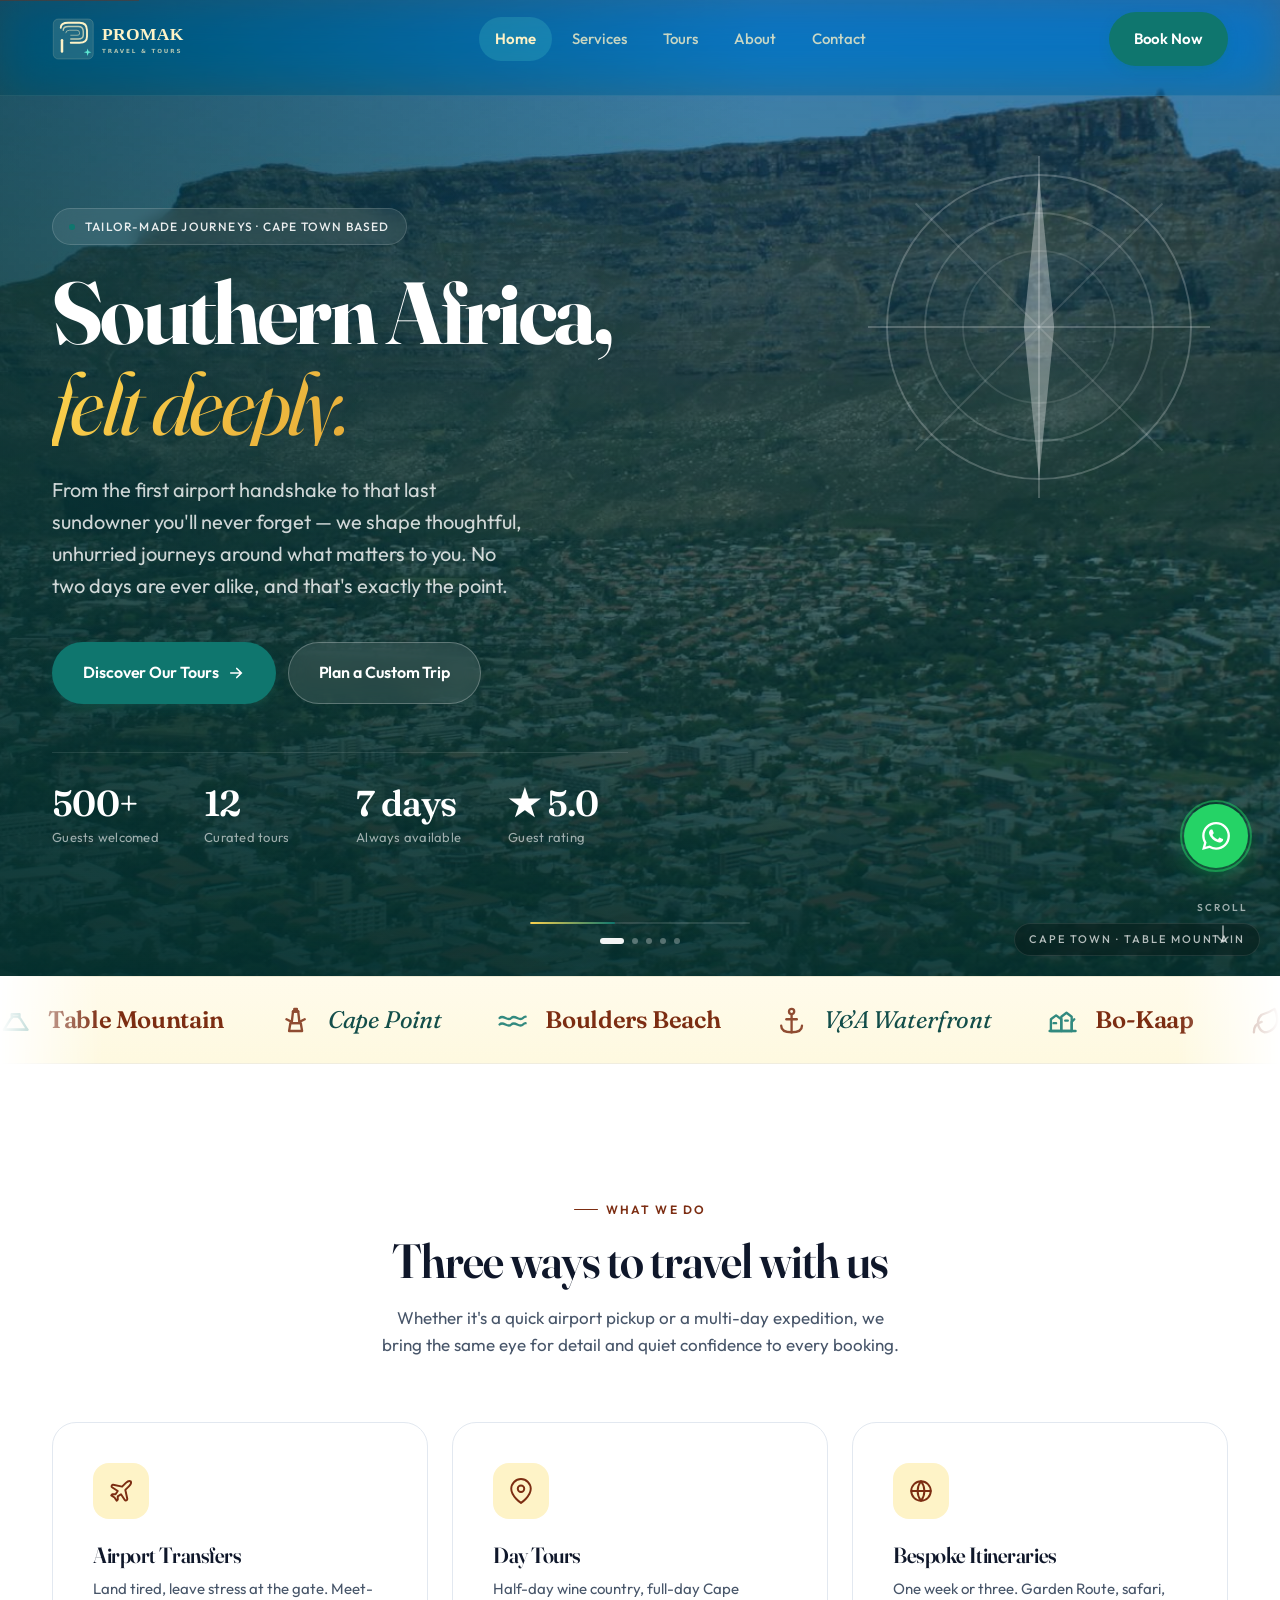
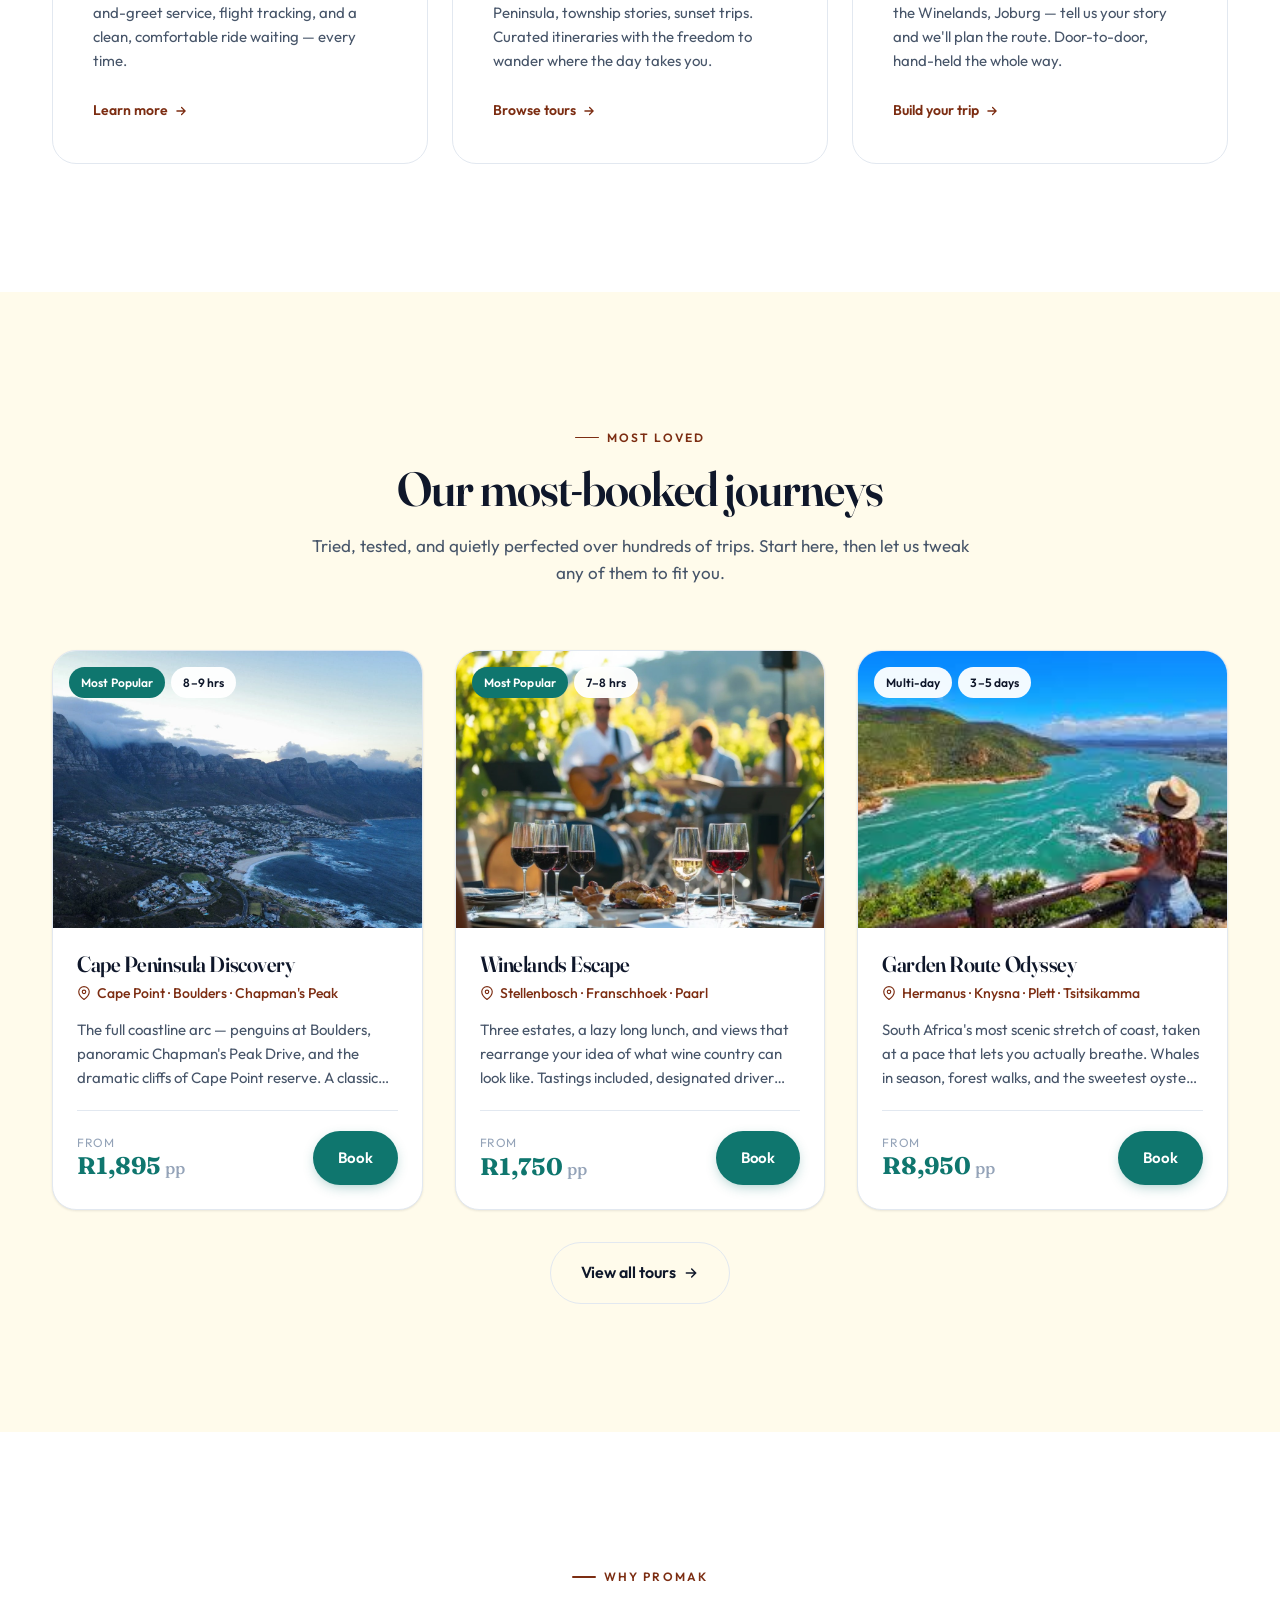
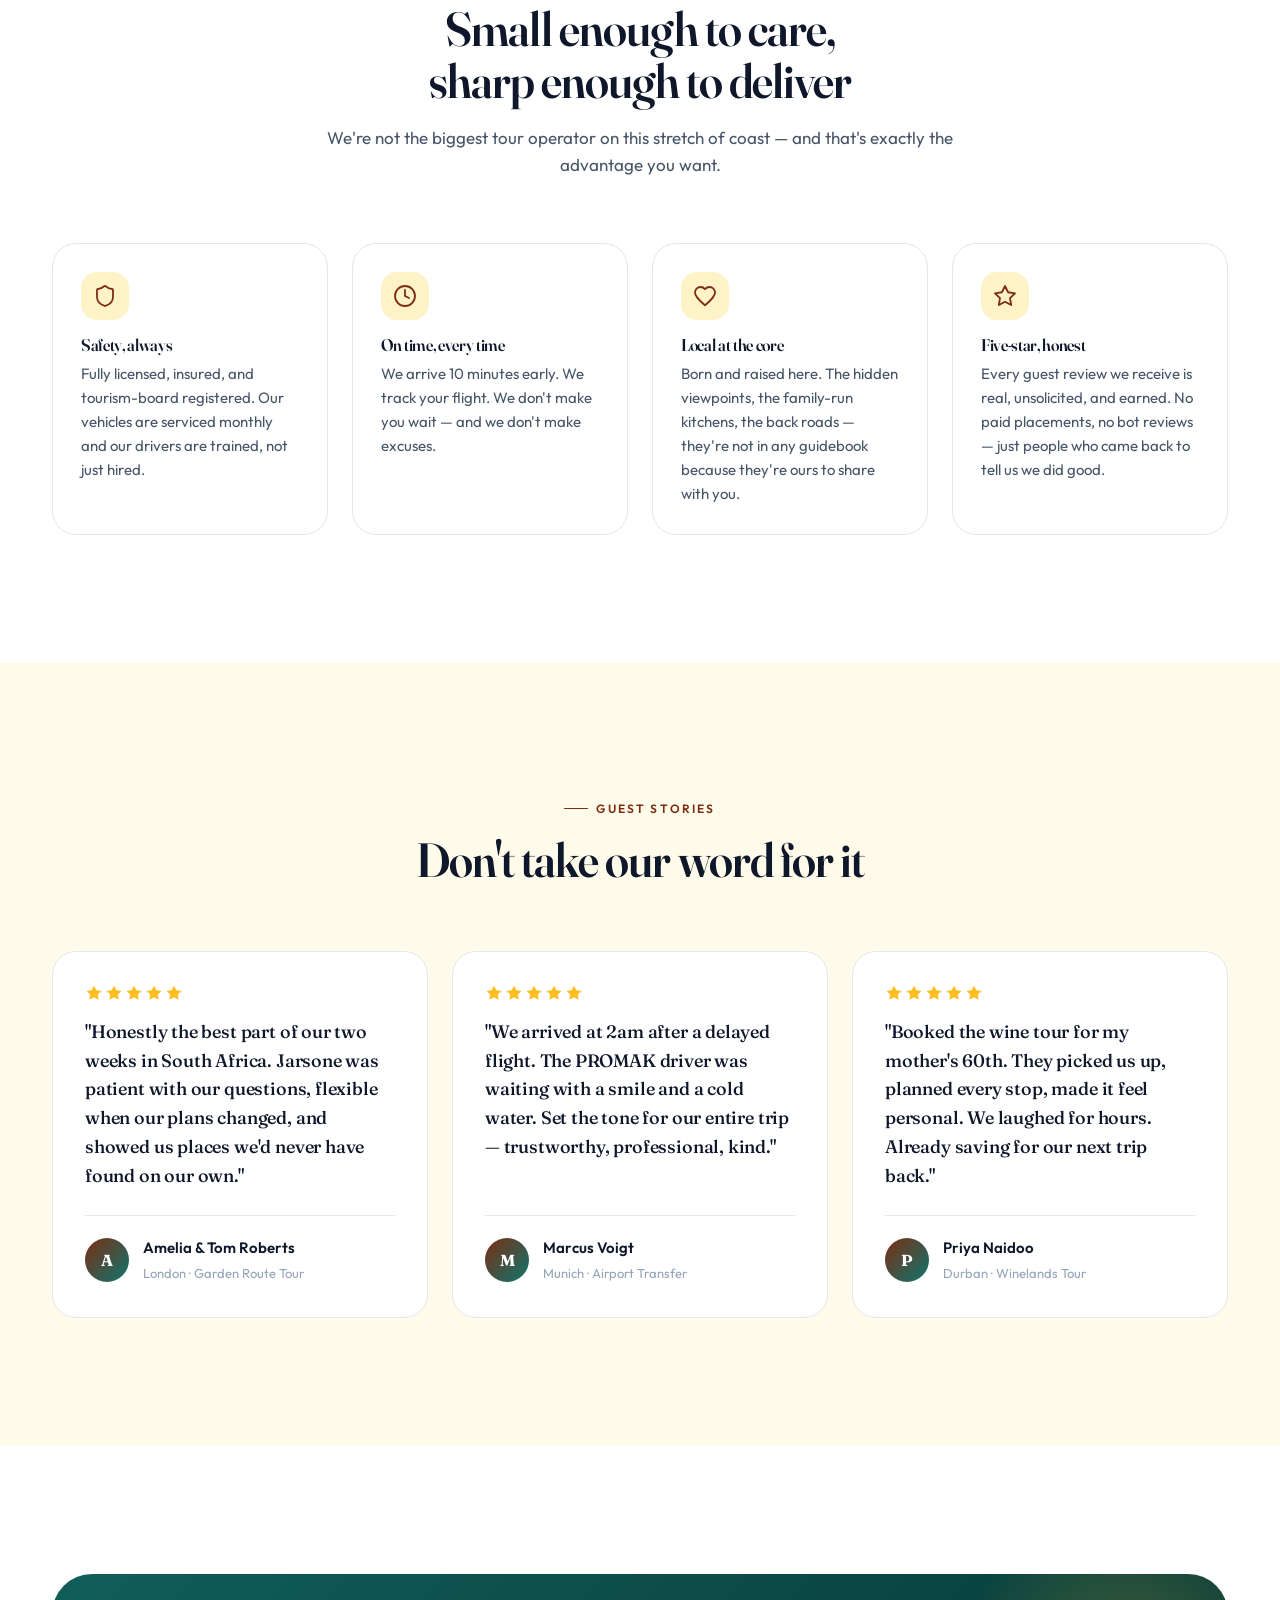
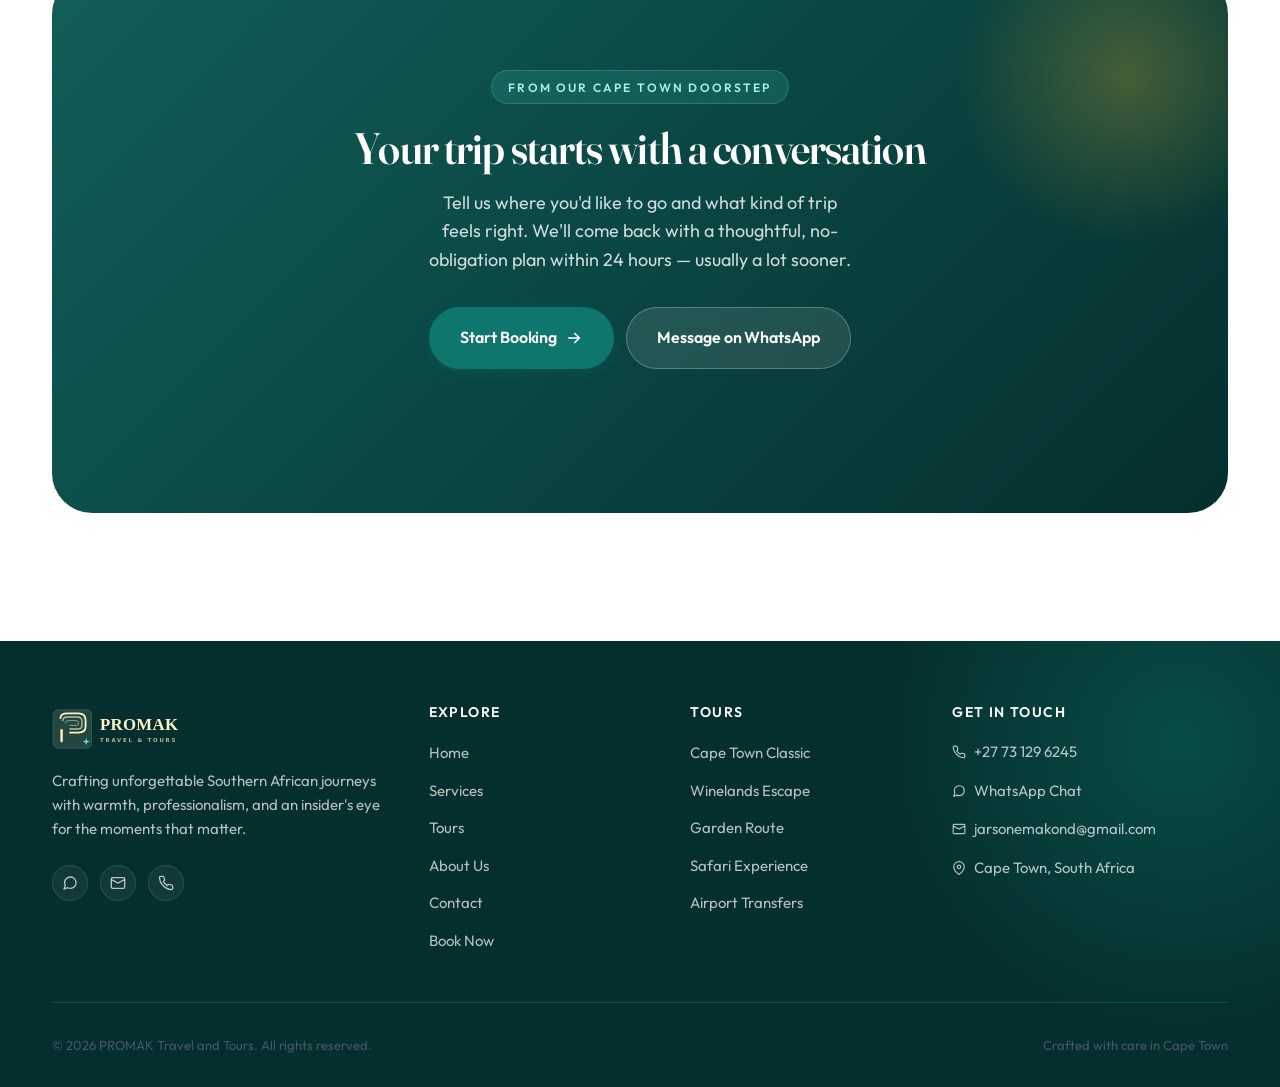
==== index.html @ 577fd11b "initial" ====
<!DOCTYPE html>
<html lang="en">
<head>
  <meta charset="UTF-8" />
  <meta name="viewport" content="width=device-width, initial-scale=1.0" />
  <title>PROMAK Travel and Tours | Southern African Journeys, Crafted with Care</title>
  <meta name="description" content="PROMAK Travel and Tours offers tailor-made tours, airport transfers, and unforgettable journeys across Cape Town and Southern Africa. Experience local insight, comfort, and care." />
  <meta name="keywords" content="Cape Town tours, South Africa tours, airport transfers, wine tours, safari, Garden Route, PROMAK Travel and Tours" />
  <meta property="og:title" content="PROMAK Travel and Tours | Southern African Journeys" />
  <meta property="og:description" content="Tailor-made tours, airport transfers, and unforgettable journeys across Southern Africa." />
  <meta property="og:type" content="website" />
  <meta property="og:image" content="images/og-mark.png" />
  <link rel="icon" href="images/favicon.svg" type="image/svg+xml" />
  <link rel="alternate icon" href="images/favicon.ico" />
  <link rel="apple-touch-icon" href="images/apple-touch-icon.png" />
  <link rel="stylesheet" href="css/styles.css" />
</head>
<body>
  <div class="scroll-progress" aria-hidden="true"><div class="scroll-progress-bar"></div></div>

  <!-- HEADER -->
  <a href="#main" class="skip-link">Skip to content</a>
  <header class="site-header">
    <div class="container">
      <div class="nav">
        <a href="index.html" class="nav-logo" aria-label="PROMAK Travel and Tours">
          <img src="images/logo-white.svg" alt="PROMAK Travel and Tours" />
        </a>
        <nav class="nav-menu" aria-label="Primary">
          <a href="index.html">Home</a>
          <a href="services.html">Services</a>
          <a href="tours.html">Tours</a>
          <a href="about.html">About</a>
          <a href="contact.html">Contact</a>
        </nav>
        <div class="nav-cta">
          <a href="book.html" class="btn btn-primary">Book Now</a>
        </div>
        <button class="nav-toggle" aria-label="Toggle menu" aria-expanded="false" aria-controls="mobile-menu">
          <svg width="22" height="22" viewBox="0 0 24 24" fill="none" stroke="currentColor" stroke-width="2.2" stroke-linecap="round"><path d="M4 6h16M4 12h16M4 18h16"/></svg>
        </button>
      </div>
    </div>
  </header>

  <div class="mobile-menu" id="mobile-menu" aria-label="Mobile navigation">
    <nav>
      <a href="index.html">Home</a>
      <a href="services.html">Services</a>
      <a href="tours.html">Tours</a>
      <a href="about.html">About</a>
      <a href="contact.html">Contact</a>
    </nav>
    <div class="mobile-actions">
      <a href="book.html" class="btn btn-primary btn-lg">Book Your Journey</a>
      <a href="https://wa.me/27731296245" target="_blank" rel="noopener" class="btn btn-outline btn-lg">Chat on WhatsApp</a>
    </div>
    <div class="mobile-contact">
      <a href="tel:+27731296245"><svg width="14" height="14" viewBox="0 0 24 24" fill="none" stroke="currentColor" stroke-width="2"><path d="M22 16.92v3a2 2 0 0 1-2.18 2 19.79 19.79 0 0 1-8.63-3.07 19.5 19.5 0 0 1-6-6 19.79 19.79 0 0 1-3.07-8.67A2 2 0 0 1 4.11 2h3a2 2 0 0 1 2 1.72 12.84 12.84 0 0 0 .7 2.81 2 2 0 0 1-.45 2.11L8.09 9.91a16 16 0 0 0 6 6l1.27-1.27a2 2 0 0 1 2.11-.45 12.84 12.84 0 0 0 2.81.7A2 2 0 0 1 22 16.92z"/></svg>+27 73 129 6245</a>
      <a href="mailto:jarsonemakond@gmail.com"><svg width="14" height="14" viewBox="0 0 24 24" fill="none" stroke="currentColor" stroke-width="2"><rect x="2" y="4" width="20" height="16" rx="2"/><path d="m22 7-10 5L2 7"/></svg>jarsonemakond@gmail.com</a>
    </div>
  </div>

  <main id="main">

    <!-- HERO -->
    <section class="hero hero-slideshow" data-slideshow>
      <!-- Slideshow images with Ken Burns effect -->
      <div class="slides">
        <div class="slide is-active" data-slide style="--slide-x: -50%; --slide-y: -50%;">
          <img src="images/table-mountain.jpeg" alt="" loading="eager" decoding="async" />
          <span class="slide-caption">Cape Town · Table Mountain</span>
        </div>
        <div class="slide" data-slide style="--slide-x: -52%; --slide-y: -48%;">
          <img src="images/aquila-private-game-reserve.jpeg" alt="" loading="lazy" decoding="async" />
          <span class="slide-caption">Aquila Reserve · The Big Five</span>
        </div>
        <div class="slide" data-slide style="--slide-x: -48%; --slide-y: -52%;">
          <img src="images/stellenbosch-winelands.jpg" alt="" loading="lazy" decoding="async" />
          <span class="slide-caption">Stellenbosch · Winelands</span>
        </div>
        <div class="slide" data-slide style="--slide-x: -50%; --slide-y: -52%;">
          <img src="images/boulders-beach.jpeg" alt="" loading="lazy" decoding="async" />
          <span class="slide-caption">Boulders Beach · Penguins</span>
        </div>
        <div class="slide" data-slide style="--slide-x: -52%; --slide-y: -50%;">
          <img src="images/Bloubergstrand.jpeg" alt="" loading="lazy" decoding="async" />
          <span class="slide-caption">Bloubergstrand · Atlantic Coast</span>
        </div>
      </div>

      <!-- Compass watermark -->
      <svg class="hero-compass" viewBox="0 0 200 200" aria-hidden="true">
        <g transform="translate(100,100)" fill="none" stroke="currentColor" stroke-width="1">
          <circle r="80" stroke-opacity="0.4"/>
          <circle r="60" stroke-opacity="0.3"/>
          <circle r="40" stroke-opacity="0.2"/>
          <line x1="0" y1="-90" x2="0" y2="90" stroke-opacity="0.4"/>
          <line x1="-90" y1="0" x2="90" y2="0" stroke-opacity="0.4"/>
          <line x1="-65" y1="-65" x2="65" y2="65" stroke-opacity="0.25"/>
          <line x1="-65" y1="65" x2="65" y2="-65" stroke-opacity="0.25"/>
          <polygon points="0,-80 8,0 0,80 -8,0" fill="currentColor" fill-opacity="0.6" stroke="none"/>
        </g>
      </svg>

      <div class="container hero-content">
        <div class="reveal-stagger">
          <span class="hero-eyebrow">
            <span class="pulse"></span>
            Tailor-made journeys · Cape Town based
          </span>
          <h1 class="hero-title text-balance">
            <span class="line-mask"><span class="line">Southern Africa,</span></span>
            <span class="line-mask"><span class="line accent">felt deeply.</span></span>
          </h1>
          <p class="hero-subtitle text-balance">
            From the first airport handshake to that last sundowner you'll never forget — we shape thoughtful, unhurried journeys around what matters to you. No two days are ever alike, and that's exactly the point.
          </p>
          <div class="hero-actions">
            <a href="tours.html" class="btn btn-primary btn-lg" data-magnetic>
              Discover Our Tours
              <svg class="arrow" width="18" height="18" viewBox="0 0 24 24" fill="none" stroke="currentColor" stroke-width="2.2" stroke-linecap="round"><path d="M5 12h14M13 6l6 6-6 6"/></svg>
            </a>
            <a href="contact.html" class="btn btn-light btn-lg" data-magnetic>Plan a Custom Trip</a>
          </div>
          <div class="hero-stats">
            <div>
              <div class="hero-stat-num" data-counter="500" data-suffix="+">0</div>
              <div class="hero-stat-label">Guests welcomed</div>
            </div>
            <div>
              <div class="hero-stat-num" data-counter="12">0</div>
              <div class="hero-stat-label">Curated tours</div>
            </div>
            <div>
              <div class="hero-stat-num">7&thinsp;days</div>
              <div class="hero-stat-label">Always available</div>
            </div>
            <div>
              <div class="hero-stat-num">★ 5.0</div>
              <div class="hero-stat-label">Guest rating</div>
            </div>
          </div>
        </div>
      </div>

      <!-- Slideshow controls -->
      <div class="slideshow-controls" aria-label="Slideshow controls">
        <div class="slideshow-progress"><div class="slideshow-progress-fill" data-progress></div></div>
        <div class="slideshow-dots" role="tablist">
          <button class="dot is-active" data-dot="0" aria-label="Slide 1"></button>
          <button class="dot" data-dot="1" aria-label="Slide 2"></button>
          <button class="dot" data-dot="2" aria-label="Slide 3"></button>
          <button class="dot" data-dot="3" aria-label="Slide 4"></button>
          <button class="dot" data-dot="4" aria-label="Slide 5"></button>
        </div>
      </div>

      <!-- Scroll cue -->
      <div class="scroll-cue" aria-hidden="true">
        <span>Scroll</span>
        <svg width="14" height="20" viewBox="0 0 14 20" fill="none"><path d="M7 2v16M2 13l5 5 5-5" stroke="currentColor" stroke-width="1.5" stroke-linecap="round"/></svg>
      </div>
    </section>

    <!-- MARQUEE STRIP — Cape Town landmarks -->
    <div class="marquee" aria-hidden="true">
      <div class="marquee-track">
        <span class="marquee-item">
          <svg class="marquee-icon" viewBox="0 0 24 24" fill="none" stroke="currentColor" stroke-width="1.8" stroke-linecap="round" stroke-linejoin="round"><path d="M3 19 L8 11 L10 9 L14 9 L16 11 L21 19 Z"/><path d="M3 19 H21"/><path d="M9 9 L9 7 L15 7 L15 9"/></svg>
          Table Mountain
        </span>
        <span class="marquee-item italic">
          <svg class="marquee-icon" viewBox="0 0 24 24" fill="none" stroke="currentColor" stroke-width="1.8" stroke-linecap="round" stroke-linejoin="round"><path d="M11 3 H13 V5 H11 Z"/><path d="M10 5 H14"/><path d="M10 5 L9 14 H15 L14 5"/><path d="M8 14 H16 L17 20 H7 Z"/><path d="M5 11 L9 13"/><path d="M19 11 L15 13"/></svg>
          Cape Point
        </span>
        <span class="marquee-item">
          <svg class="marquee-icon" viewBox="0 0 24 24" fill="none" stroke="currentColor" stroke-width="1.8" stroke-linecap="round" stroke-linejoin="round"><path d="M2 10 C5 7 8 13 11 10 C14 7 17 13 20 10 C21 9 22 9 22 9"/><path d="M2 15 C5 12 8 18 11 15 C14 12 17 18 20 15 C21 14 22 14 22 14"/></svg>
          Boulders Beach
        </span>
        <span class="marquee-item italic">
          <svg class="marquee-icon" viewBox="0 0 24 24" fill="none" stroke="currentColor" stroke-width="1.8" stroke-linecap="round" stroke-linejoin="round"><circle cx="12" cy="5" r="2"/><path d="M12 7 V21"/><path d="M8 11 H16"/><path d="M4 16 Q4 21 12 21 Q20 21 20 16"/></svg>
          V&amp;A Waterfront
        </span>
        <span class="marquee-item">
          <svg class="marquee-icon" viewBox="0 0 24 24" fill="none" stroke="currentColor" stroke-width="1.8" stroke-linecap="round" stroke-linejoin="round"><path d="M3 20 V11 L7 8 L11 11 V20 Z"/><path d="M11 20 V9 L15 6 L19 9 V20 Z"/><path d="M19 20 V13 L21 11"/><path d="M2 20 H22"/><path d="M5 14 H7 M14 12 H16"/></svg>
          Bo-Kaap
        </span>
        <span class="marquee-item italic">
          <svg class="marquee-icon" viewBox="0 0 24 24" fill="none" stroke="currentColor" stroke-width="1.8" stroke-linecap="round" stroke-linejoin="round"><path d="M11 21 A8 8 0 0 1 9 7.5 C14 6 16 5 19 3 C20 5 21 7 21 11 C21 16 17 21 11 21 Z"/><path d="M3 21 C3 17 5 14 9 13"/></svg>
          Kirstenbosch
        </span>
        <span class="marquee-item">
          <svg class="marquee-icon" viewBox="0 0 24 24" fill="none" stroke="currentColor" stroke-width="1.8" stroke-linecap="round" stroke-linejoin="round"><circle cx="12" cy="11" r="3.5"/><path d="M12 4 V5.5"/><path d="M12 16.5 V18"/><path d="M5 11 H6.5"/><path d="M17.5 11 H19"/><path d="M6.5 5.5 L7.5 6.5"/><path d="M16.5 15.5 L17.5 16.5"/><path d="M2 21 H22"/></svg>
          Camps Bay
        </span>
        <span class="marquee-item italic">
          <svg class="marquee-icon" viewBox="0 0 24 24" fill="none" stroke="currentColor" stroke-width="1.8" stroke-linecap="round" stroke-linejoin="round"><path d="M7 3 H17 L16 11 Q12 14 8 11 Z"/><path d="M12 14 V20"/><path d="M8 20 H16"/></svg>
          Stellenbosch
        </span>
        <span class="marquee-item">
          <svg class="marquee-icon" viewBox="0 0 24 24" fill="none" stroke="currentColor" stroke-width="1.8" stroke-linecap="round" stroke-linejoin="round"><path d="M5 4 Q14 6 6 12 Q-2 18 7 21"/><circle cx="6" cy="4" r="0.6" fill="currentColor"/><circle cx="7" cy="21" r="0.6" fill="currentColor"/></svg>
          Chapman's Peak
        </span>
        <span class="marquee-item italic">
          <svg class="marquee-icon" viewBox="0 0 24 24" fill="none" stroke="currentColor" stroke-width="1.8" stroke-linecap="round" stroke-linejoin="round"><path d="M21 10 C21 16 12 22 12 22 C12 22 3 16 3 10 A9 9 0 0 1 21 10 Z"/><circle cx="12" cy="10" r="3"/></svg>
          Robben Island
        </span>
        <!-- Duplicate for seamless loop -->
        <span class="marquee-item">
          <svg class="marquee-icon" viewBox="0 0 24 24" fill="none" stroke="currentColor" stroke-width="1.8" stroke-linecap="round" stroke-linejoin="round"><path d="M3 19 L8 11 L10 9 L14 9 L16 11 L21 19 Z"/><path d="M3 19 H21"/><path d="M9 9 L9 7 L15 7 L15 9"/></svg>
          Table Mountain
        </span>
        <span class="marquee-item italic">
          <svg class="marquee-icon" viewBox="0 0 24 24" fill="none" stroke="currentColor" stroke-width="1.8" stroke-linecap="round" stroke-linejoin="round"><path d="M11 3 H13 V5 H11 Z"/><path d="M10 5 H14"/><path d="M10 5 L9 14 H15 L14 5"/><path d="M8 14 H16 L17 20 H7 Z"/><path d="M5 11 L9 13"/><path d="M19 11 L15 13"/></svg>
          Cape Point
        </span>
        <span class="marquee-item">
          <svg class="marquee-icon" viewBox="0 0 24 24" fill="none" stroke="currentColor" stroke-width="1.8" stroke-linecap="round" stroke-linejoin="round"><path d="M2 10 C5 7 8 13 11 10 C14 7 17 13 20 10 C21 9 22 9 22 9"/><path d="M2 15 C5 12 8 18 11 15 C14 12 17 18 20 15 C21 14 22 14 22 14"/></svg>
          Boulders Beach
        </span>
        <span class="marquee-item italic">
          <svg class="marquee-icon" viewBox="0 0 24 24" fill="none" stroke="currentColor" stroke-width="1.8" stroke-linecap="round" stroke-linejoin="round"><circle cx="12" cy="5" r="2"/><path d="M12 7 V21"/><path d="M8 11 H16"/><path d="M4 16 Q4 21 12 21 Q20 21 20 16"/></svg>
          V&amp;A Waterfront
        </span>
        <span class="marquee-item">
          <svg class="marquee-icon" viewBox="0 0 24 24" fill="none" stroke="currentColor" stroke-width="1.8" stroke-linecap="round" stroke-linejoin="round"><path d="M3 20 V11 L7 8 L11 11 V20 Z"/><path d="M11 20 V9 L15 6 L19 9 V20 Z"/><path d="M19 20 V13 L21 11"/><path d="M2 20 H22"/><path d="M5 14 H7 M14 12 H16"/></svg>
          Bo-Kaap
        </span>
        <span class="marquee-item italic">
          <svg class="marquee-icon" viewBox="0 0 24 24" fill="none" stroke="currentColor" stroke-width="1.8" stroke-linecap="round" stroke-linejoin="round"><path d="M11 21 A8 8 0 0 1 9 7.5 C14 6 16 5 19 3 C20 5 21 7 21 11 C21 16 17 21 11 21 Z"/><path d="M3 21 C3 17 5 14 9 13"/></svg>
          Kirstenbosch
        </span>
        <span class="marquee-item">
          <svg class="marquee-icon" viewBox="0 0 24 24" fill="none" stroke="currentColor" stroke-width="1.8" stroke-linecap="round" stroke-linejoin="round"><circle cx="12" cy="11" r="3.5"/><path d="M12 4 V5.5"/><path d="M12 16.5 V18"/><path d="M5 11 H6.5"/><path d="M17.5 11 H19"/><path d="M6.5 5.5 L7.5 6.5"/><path d="M16.5 15.5 L17.5 16.5"/><path d="M2 21 H22"/></svg>
          Camps Bay
        </span>
        <span class="marquee-item italic">
          <svg class="marquee-icon" viewBox="0 0 24 24" fill="none" stroke="currentColor" stroke-width="1.8" stroke-linecap="round" stroke-linejoin="round"><path d="M7 3 H17 L16 11 Q12 14 8 11 Z"/><path d="M12 14 V20"/><path d="M8 20 H16"/></svg>
          Stellenbosch
        </span>
        <span class="marquee-item">
          <svg class="marquee-icon" viewBox="0 0 24 24" fill="none" stroke="currentColor" stroke-width="1.8" stroke-linecap="round" stroke-linejoin="round"><path d="M5 4 Q14 6 6 12 Q-2 18 7 21"/><circle cx="6" cy="4" r="0.6" fill="currentColor"/><circle cx="7" cy="21" r="0.6" fill="currentColor"/></svg>
          Chapman's Peak
        </span>
        <span class="marquee-item italic">
          <svg class="marquee-icon" viewBox="0 0 24 24" fill="none" stroke="currentColor" stroke-width="1.8" stroke-linecap="round" stroke-linejoin="round"><path d="M21 10 C21 16 12 22 12 22 C12 22 3 16 3 10 A9 9 0 0 1 21 10 Z"/><circle cx="12" cy="10" r="3"/></svg>
          Robben Island
        </span>
      </div>
    </div>

    <!-- SERVICES -->
    <section class="section">
      <div class="container">
        <div class="section-head reveal">
          <span class="eyebrow">What We Do</span>
          <h2 class="text-balance">Three ways to travel with us</h2>
          <p class="text-balance">Whether it's a quick airport pickup or a multi-day expedition, we bring the same eye for detail and quiet confidence to every booking.</p>
        </div>
        <div class="services-grid reveal-stagger">
          <article class="service-card">
            <div class="service-icon">
              <svg width="26" height="26" viewBox="0 0 24 24" fill="none" stroke="currentColor" stroke-width="1.8" stroke-linecap="round" stroke-linejoin="round"><path d="M17.8 19.2 16 11l3.5-3.5C21 6 21.5 4 21 3c-1-.5-3 0-4.5 1.5L13 8 4.8 6.2c-.5-.1-.9.1-1.1.5l-.3.5c-.2.5-.1 1 .3 1.3L9 12l-2 3H4l-1 1 3 2 2 3 1-1v-3l3-2 3.5 5.3c.3.4.8.5 1.3.3l.5-.2c.4-.3.6-.7.5-1.2z"/></svg>
            </div>
            <h3>Airport Transfers</h3>
            <p>Land tired, leave stress at the gate. Meet-and-greet service, flight tracking, and a clean, comfortable ride waiting — every time.</p>
            <a href="services.html#airport" class="service-link">
              Learn more
              <svg width="14" height="14" viewBox="0 0 24 24" fill="none" stroke="currentColor" stroke-width="2.2" stroke-linecap="round"><path d="M5 12h14M13 6l6 6-6 6"/></svg>
            </a>
          </article>
          <article class="service-card">
            <div class="service-icon">
              <svg width="26" height="26" viewBox="0 0 24 24" fill="none" stroke="currentColor" stroke-width="1.8" stroke-linecap="round" stroke-linejoin="round"><path d="M21 10c0 7-9 13-9 13s-9-6-9-13a9 9 0 0 1 18 0z"/><circle cx="12" cy="10" r="3"/></svg>
            </div>
            <h3>Day Tours</h3>
            <p>Half-day wine country, full-day Cape Peninsula, township stories, sunset trips. Curated itineraries with the freedom to wander where the day takes you.</p>
            <a href="tours.html" class="service-link">
              Browse tours
              <svg width="14" height="14" viewBox="0 0 24 24" fill="none" stroke="currentColor" stroke-width="2.2" stroke-linecap="round"><path d="M5 12h14M13 6l6 6-6 6"/></svg>
            </a>
          </article>
          <article class="service-card">
            <div class="service-icon">
              <svg width="26" height="26" viewBox="0 0 24 24" fill="none" stroke="currentColor" stroke-width="1.8" stroke-linecap="round" stroke-linejoin="round"><path d="M3 12a9 9 0 1 0 18 0 9 9 0 0 0-18 0z"/><path d="M3 12h18M12 3a14.5 14.5 0 0 1 0 18M12 3a14.5 14.5 0 0 0 0 18"/></svg>
            </div>
            <h3>Bespoke Itineraries</h3>
            <p>One week or three. Garden Route, safari, the Winelands, Joburg — tell us your story and we'll plan the route. Door-to-door, hand-held the whole way.</p>
            <a href="services.html#bespoke" class="service-link">
              Build your trip
              <svg width="14" height="14" viewBox="0 0 24 24" fill="none" stroke="currentColor" stroke-width="2.2" stroke-linecap="round"><path d="M5 12h14M13 6l6 6-6 6"/></svg>
            </a>
          </article>
        </div>
      </div>
    </section>

    <!-- POPULAR TOURS -->
    <section class="section section-alt">
      <div class="container">
        <div class="section-head reveal">
          <span class="eyebrow">Most Loved</span>
          <h2 class="text-balance">Our most-booked journeys</h2>
          <p>Tried, tested, and quietly perfected over hundreds of trips. Start here, then let us tweak any of them to fit you.</p>
        </div>
        <div class="tours-grid reveal-stagger">
          <article class="tour-card">
            <div class="tour-card-media">
              <div class="tour-card-tags">
                <span class="tour-tag popular">Most Popular</span>
                <span class="tour-tag">8&ndash;9 hrs</span>
              </div>
              <img src="images/cape-point.jpeg" alt="Cape Peninsula and Table Mountain" />
            </div>
            <div class="tour-card-body">
              <h3>Cape Peninsula Discovery</h3>
              <div class="tour-location">
                <svg width="14" height="14" viewBox="0 0 24 24" fill="none" stroke="currentColor" stroke-width="2"><path d="M21 10c0 7-9 13-9 13s-9-6-9-13a9 9 0 0 1 18 0z"/><circle cx="12" cy="10" r="3"/></svg>
                Cape Point · Boulders · Chapman's Peak
              </div>
              <p>The full coastline arc — penguins at Boulders, panoramic Chapman's Peak Drive, and the dramatic cliffs of Cape Point reserve. A classic for a reason.</p>
              <div class="tour-card-foot">
                <div class="tour-price">
                  <span class="from">From</span>
                  <span class="amount">R1,895<span style="font-size:.7em;color:var(--text-light);font-weight:500"> pp</span></span>
                </div>
                <a href="book.html?tour=cape-peninsula" class="btn btn-primary">Book</a>
              </div>
            </div>
          </article>

          <article class="tour-card">
            <div class="tour-card-media">
              <div class="tour-card-tags">
                <span class="tour-tag popular">Most Popular</span>
                <span class="tour-tag">7&ndash;8 hrs</span>
              </div>
              <img src="images/winelands-escape.jpg" alt="Stellenbosch and Franschhoek vineyards" />
            </div>
            <div class="tour-card-body">
              <h3>Winelands Escape</h3>
              <div class="tour-location">
                <svg width="14" height="14" viewBox="0 0 24 24" fill="none" stroke="currentColor" stroke-width="2"><path d="M21 10c0 7-9 13-9 13s-9-6-9-13a9 9 0 0 1 18 0z"/><circle cx="12" cy="10" r="3"/></svg>
                Stellenbosch · Franschhoek · Paarl
              </div>
              <p>Three estates, a lazy long lunch, and views that rearrange your idea of what wine country can look like. Tastings included, designated driver guaranteed.</p>
              <div class="tour-card-foot">
                <div class="tour-price">
                  <span class="from">From</span>
                  <span class="amount">R1,750<span style="font-size:.7em;color:var(--text-light);font-weight:500"> pp</span></span>
                </div>
                <a href="book.html?tour=winelands" class="btn btn-primary">Book</a>
              </div>
            </div>
          </article>

          <article class="tour-card">
            <div class="tour-card-media">
              <div class="tour-card-tags">
                <span class="tour-tag">Multi-day</span>
                <span class="tour-tag">3&ndash;5 days</span>
              </div>
              <img src="images/garden-route-odyssey.jpg" alt="Garden Route coastline" />
            </div>
            <div class="tour-card-body">
              <h3>Garden Route Odyssey</h3>
              <div class="tour-location">
                <svg width="14" height="14" viewBox="0 0 24 24" fill="none" stroke="currentColor" stroke-width="2"><path d="M21 10c0 7-9 13-9 13s-9-6-9-13a9 9 0 0 1 18 0z"/><circle cx="12" cy="10" r="3"/></svg>
                Hermanus · Knysna · Plett · Tsitsikamma
              </div>
              <p>South Africa's most scenic stretch of coast, taken at a pace that lets you actually breathe. Whales in season, forest walks, and the sweetest oysters at Knysna.</p>
              <div class="tour-card-foot">
                <div class="tour-price">
                  <span class="from">From</span>
                  <span class="amount">R8,950<span style="font-size:.7em;color:var(--text-light);font-weight:500"> pp</span></span>
                </div>
                <a href="book.html?tour=garden-route" class="btn btn-primary">Book</a>
              </div>
            </div>
          </article>
        </div>
        <div class="text-center mt-4">
          <a href="tours.html" class="btn btn-outline btn-lg">View all tours
            <svg class="arrow" width="16" height="16" viewBox="0 0 24 24" fill="none" stroke="currentColor" stroke-width="2.2" stroke-linecap="round"><path d="M5 12h14M13 6l6 6-6 6"/></svg>
          </a>
        </div>
      </div>
    </section>

    <!-- WHY CHOOSE US -->
    <section class="section">
      <div class="container">
        <div class="section-head reveal">
          <span class="eyebrow">Why PROMAK</span>
          <h2 class="text-balance">Small enough to care, sharp enough to deliver</h2>
          <p>We're not the biggest tour operator on this stretch of coast — and that's exactly the advantage you want.</p>
        </div>
        <div class="feature-grid reveal-stagger">
          <div class="feature-block">
            <div class="icon">
              <svg width="24" height="24" viewBox="0 0 24 24" fill="none" stroke="currentColor" stroke-width="1.8" stroke-linecap="round" stroke-linejoin="round"><path d="M20 13c0 5-3.5 7.5-7.66 8.95a1 1 0 0 1-.67-.01C7.5 20.5 4 18 4 13V6a1 1 0 0 1 1-1c2 0 4.5-1.2 6.24-2.72a1.17 1.17 0 0 1 1.52 0C14.51 3.81 17 5 19 5a1 1 0 0 1 1 1z"/></svg>
            </div>
            <h4>Safety, always</h4>
            <p>Fully licensed, insured, and tourism-board registered. Our vehicles are serviced monthly and our drivers are trained, not just hired.</p>
          </div>
          <div class="feature-block">
            <div class="icon">
              <svg width="24" height="24" viewBox="0 0 24 24" fill="none" stroke="currentColor" stroke-width="1.8" stroke-linecap="round" stroke-linejoin="round"><circle cx="12" cy="12" r="10"/><path d="M12 6v6l4 2"/></svg>
            </div>
            <h4>On time, every time</h4>
            <p>We arrive 10 minutes early. We track your flight. We don't make you wait — and we don't make excuses.</p>
          </div>
          <div class="feature-block">
            <div class="icon">
              <svg width="24" height="24" viewBox="0 0 24 24" fill="none" stroke="currentColor" stroke-width="1.8" stroke-linecap="round" stroke-linejoin="round"><path d="M12 21.35l-1.45-1.32C5.4 15.36 2 12.28 2 8.5 2 5.42 4.42 3 7.5 3c1.74 0 3.41.81 4.5 2.09C13.09 3.81 14.76 3 16.5 3 19.58 3 22 5.42 22 8.5c0 3.78-3.4 6.86-8.55 11.54L12 21.35z"/></svg>
            </div>
            <h4>Local at the core</h4>
            <p>Born and raised here. The hidden viewpoints, the family-run kitchens, the back roads — they're not in any guidebook because they're ours to share with you.</p>
          </div>
          <div class="feature-block">
            <div class="icon">
              <svg width="24" height="24" viewBox="0 0 24 24" fill="none" stroke="currentColor" stroke-width="1.8" stroke-linecap="round" stroke-linejoin="round"><path d="m12 2 3.09 6.26L22 9.27l-5 4.87 1.18 6.88L12 17.77l-6.18 3.25L7 14.14 2 9.27l6.91-1.01L12 2z"/></svg>
            </div>
            <h4>Five-star, honest</h4>
            <p>Every guest review we receive is real, unsolicited, and earned. No paid placements, no bot reviews — just people who came back to tell us we did good.</p>
          </div>
        </div>
      </div>
    </section>

    <!-- TESTIMONIALS -->
    <section class="section section-alt">
      <div class="container">
        <div class="section-head reveal">
          <span class="eyebrow">Guest Stories</span>
          <h2 class="text-balance">Don't take our word for it</h2>
        </div>
        <div class="testimonials reveal-stagger">
          <article class="testimonial">
            <div class="stars">
              <svg width="18" height="18" viewBox="0 0 24 24" fill="currentColor"><path d="m12 2 3.09 6.26L22 9.27l-5 4.87 1.18 6.88L12 17.77l-6.18 3.25L7 14.14 2 9.27l6.91-1.01L12 2z"/></svg>
              <svg width="18" height="18" viewBox="0 0 24 24" fill="currentColor"><path d="m12 2 3.09 6.26L22 9.27l-5 4.87 1.18 6.88L12 17.77l-6.18 3.25L7 14.14 2 9.27l6.91-1.01L12 2z"/></svg>
              <svg width="18" height="18" viewBox="0 0 24 24" fill="currentColor"><path d="m12 2 3.09 6.26L22 9.27l-5 4.87 1.18 6.88L12 17.77l-6.18 3.25L7 14.14 2 9.27l6.91-1.01L12 2z"/></svg>
              <svg width="18" height="18" viewBox="0 0 24 24" fill="currentColor"><path d="m12 2 3.09 6.26L22 9.27l-5 4.87 1.18 6.88L12 17.77l-6.18 3.25L7 14.14 2 9.27l6.91-1.01L12 2z"/></svg>
              <svg width="18" height="18" viewBox="0 0 24 24" fill="currentColor"><path d="m12 2 3.09 6.26L22 9.27l-5 4.87 1.18 6.88L12 17.77l-6.18 3.25L7 14.14 2 9.27l6.91-1.01L12 2z"/></svg>
            </div>
            <blockquote>"Honestly the best part of our two weeks in South Africa. Jarsone was patient with our questions, flexible when our plans changed, and showed us places we'd never have found on our own."</blockquote>
            <div class="testimonial-author">
              <div class="testimonial-avatar">A</div>
              <div>
                <span class="name">Amelia &amp; Tom Roberts</span>
                <span class="meta">London · Garden Route Tour</span>
              </div>
            </div>
          </article>
          <article class="testimonial">
            <div class="stars">
              <svg width="18" height="18" viewBox="0 0 24 24" fill="currentColor"><path d="m12 2 3.09 6.26L22 9.27l-5 4.87 1.18 6.88L12 17.77l-6.18 3.25L7 14.14 2 9.27l6.91-1.01L12 2z"/></svg>
              <svg width="18" height="18" viewBox="0 0 24 24" fill="currentColor"><path d="m12 2 3.09 6.26L22 9.27l-5 4.87 1.18 6.88L12 17.77l-6.18 3.25L7 14.14 2 9.27l6.91-1.01L12 2z"/></svg>
              <svg width="18" height="18" viewBox="0 0 24 24" fill="currentColor"><path d="m12 2 3.09 6.26L22 9.27l-5 4.87 1.18 6.88L12 17.77l-6.18 3.25L7 14.14 2 9.27l6.91-1.01L12 2z"/></svg>
              <svg width="18" height="18" viewBox="0 0 24 24" fill="currentColor"><path d="m12 2 3.09 6.26L22 9.27l-5 4.87 1.18 6.88L12 17.77l-6.18 3.25L7 14.14 2 9.27l6.91-1.01L12 2z"/></svg>
              <svg width="18" height="18" viewBox="0 0 24 24" fill="currentColor"><path d="m12 2 3.09 6.26L22 9.27l-5 4.87 1.18 6.88L12 17.77l-6.18 3.25L7 14.14 2 9.27l6.91-1.01L12 2z"/></svg>
            </div>
            <blockquote>"We arrived at 2am after a delayed flight. The PROMAK driver was waiting with a smile and a cold water. Set the tone for our entire trip — trustworthy, professional, kind."</blockquote>
            <div class="testimonial-author">
              <div class="testimonial-avatar">M</div>
              <div>
                <span class="name">Marcus Voigt</span>
                <span class="meta">Munich · Airport Transfer</span>
              </div>
            </div>
          </article>
          <article class="testimonial">
            <div class="stars">
              <svg width="18" height="18" viewBox="0 0 24 24" fill="currentColor"><path d="m12 2 3.09 6.26L22 9.27l-5 4.87 1.18 6.88L12 17.77l-6.18 3.25L7 14.14 2 9.27l6.91-1.01L12 2z"/></svg>
              <svg width="18" height="18" viewBox="0 0 24 24" fill="currentColor"><path d="m12 2 3.09 6.26L22 9.27l-5 4.87 1.18 6.88L12 17.77l-6.18 3.25L7 14.14 2 9.27l6.91-1.01L12 2z"/></svg>
              <svg width="18" height="18" viewBox="0 0 24 24" fill="currentColor"><path d="m12 2 3.09 6.26L22 9.27l-5 4.87 1.18 6.88L12 17.77l-6.18 3.25L7 14.14 2 9.27l6.91-1.01L12 2z"/></svg>
              <svg width="18" height="18" viewBox="0 0 24 24" fill="currentColor"><path d="m12 2 3.09 6.26L22 9.27l-5 4.87 1.18 6.88L12 17.77l-6.18 3.25L7 14.14 2 9.27l6.91-1.01L12 2z"/></svg>
              <svg width="18" height="18" viewBox="0 0 24 24" fill="currentColor"><path d="m12 2 3.09 6.26L22 9.27l-5 4.87 1.18 6.88L12 17.77l-6.18 3.25L7 14.14 2 9.27l6.91-1.01L12 2z"/></svg>
            </div>
            <blockquote>"Booked the wine tour for my mother's 60th. They picked us up, planned every stop, made it feel personal. We laughed for hours. Already saving for our next trip back."</blockquote>
            <div class="testimonial-author">
              <div class="testimonial-avatar">P</div>
              <div>
                <span class="name">Priya Naidoo</span>
                <span class="meta">Durban · Winelands Tour</span>
              </div>
            </div>
          </article>
        </div>
      </div>
    </section>

    <!-- CTA -->
    <section class="section">
      <div class="container">
        <div class="cta-section reveal">
          <span class="cta-eyebrow">From our Cape Town doorstep</span>
          <h2 class="text-balance">Your trip starts with a conversation</h2>
          <p class="text-balance">Tell us where you'd like to go and what kind of trip feels right. We'll come back with a thoughtful, no-obligation plan within 24 hours — usually a lot sooner.</p>
          <div class="hero-actions" style="justify-content:center">
            <a href="book.html" class="btn btn-primary btn-lg" data-magnetic>
              Start Booking
              <svg class="arrow" width="18" height="18" viewBox="0 0 24 24" fill="none" stroke="currentColor" stroke-width="2.2" stroke-linecap="round"><path d="M5 12h14M13 6l6 6-6 6"/></svg>
            </a>
            <a href="https://wa.me/27731296245?text=Hi%20PROMAK%2C%20I%27d%20like%20to%20enquire%20about%20a%20tour." target="_blank" rel="noopener" class="btn btn-light btn-lg">Message on WhatsApp</a>
          </div>
        </div>
      </div>
    </section>

  </main>

  <!-- FOOTER -->
  <footer class="site-footer">
    <div class="container">
      <div class="footer-grid">
        <div class="footer-brand">
          <img src="images/logo-white.svg" alt="PROMAK Travel and Tours" />
          <p>Crafting unforgettable Southern African journeys with warmth, professionalism, and an insider's eye for the moments that matter.</p>
          <div class="footer-social mt-3">
            <a href="https://wa.me/27731296245" target="_blank" rel="noopener" aria-label="WhatsApp">
              <svg width="16" height="16" viewBox="0 0 24 24" fill="none" stroke="currentColor" stroke-width="2" stroke-linecap="round" stroke-linejoin="round"><path d="M21 11.5a8.38 8.38 0 0 1-.9 3.8 8.5 8.5 0 0 1-7.6 4.7 8.38 8.38 0 0 1-3.8-.9L3 21l1.9-5.7a8.38 8.38 0 0 1-.9-3.8 8.5 8.5 0 0 1 4.7-7.6 8.38 8.38 0 0 1 3.8-.9h.5a8.48 8.48 0 0 1 8 8v.5z"/></svg>
            </a>
            <a href="mailto:jarsonemakond@gmail.com" aria-label="Email">
              <svg width="16" height="16" viewBox="0 0 24 24" fill="none" stroke="currentColor" stroke-width="2"><rect x="2" y="4" width="20" height="16" rx="2"/><path d="m22 7-10 5L2 7"/></svg>
            </a>
            <a href="tel:+27731296245" aria-label="Phone">
              <svg width="16" height="16" viewBox="0 0 24 24" fill="none" stroke="currentColor" stroke-width="2"><path d="M22 16.92v3a2 2 0 0 1-2.18 2 19.79 19.79 0 0 1-8.63-3.07 19.5 19.5 0 0 1-6-6 19.79 19.79 0 0 1-3.07-8.67A2 2 0 0 1 4.11 2h3a2 2 0 0 1 2 1.72 12.84 12.84 0 0 0 .7 2.81 2 2 0 0 1-.45 2.11L8.09 9.91a16 16 0 0 0 6 6l1.27-1.27a2 2 0 0 1 2.11-.45 12.84 12.84 0 0 0 2.81.7A2 2 0 0 1 22 16.92z"/></svg>
            </a>
          </div>
        </div>
        <div class="footer-col">
          <h4>Explore</h4>
          <ul>
            <li><a href="index.html">Home</a></li>
            <li><a href="services.html">Services</a></li>
            <li><a href="tours.html">Tours</a></li>
            <li><a href="about.html">About Us</a></li>
            <li><a href="contact.html">Contact</a></li>
            <li><a href="book.html">Book Now</a></li>
          </ul>
        </div>
        <div class="footer-col">
          <h4>Tours</h4>
          <ul>
            <li><a href="tours.html#cape-classic">Cape Town Classic</a></li>
            <li><a href="tours.html#winelands">Winelands Escape</a></li>
            <li><a href="tours.html#garden-route">Garden Route</a></li>
            <li><a href="tours.html#safari">Safari Experience</a></li>
            <li><a href="services.html#airport">Airport Transfers</a></li>
          </ul>
        </div>
        <div class="footer-col">
          <h4>Get In Touch</h4>
          <ul>
            <li><a href="tel:+27731296245"><svg width="14" height="14" viewBox="0 0 24 24" fill="none" stroke="currentColor" stroke-width="2"><path d="M22 16.92v3a2 2 0 0 1-2.18 2 19.79 19.79 0 0 1-8.63-3.07 19.5 19.5 0 0 1-6-6 19.79 19.79 0 0 1-3.07-8.67A2 2 0 0 1 4.11 2h3a2 2 0 0 1 2 1.72 12.84 12.84 0 0 0 .7 2.81 2 2 0 0 1-.45 2.11L8.09 9.91a16 16 0 0 0 6 6l1.27-1.27a2 2 0 0 1 2.11-.45 12.84 12.84 0 0 0 2.81.7A2 2 0 0 1 22 16.92z"/></svg>+27 73 129 6245</a></li>
            <li><a href="https://wa.me/27731296245" target="_blank" rel="noopener"><svg width="14" height="14" viewBox="0 0 24 24" fill="none" stroke="currentColor" stroke-width="2" stroke-linecap="round" stroke-linejoin="round"><path d="M21 11.5a8.38 8.38 0 0 1-.9 3.8 8.5 8.5 0 0 1-7.6 4.7 8.38 8.38 0 0 1-3.8-.9L3 21l1.9-5.7a8.38 8.38 0 0 1-.9-3.8 8.5 8.5 0 0 1 4.7-7.6 8.38 8.38 0 0 1 3.8-.9h.5a8.48 8.48 0 0 1 8 8v.5z"/></svg>WhatsApp Chat</a></li>
            <li><a href="mailto:jarsonemakond@gmail.com"><svg width="14" height="14" viewBox="0 0 24 24" fill="none" stroke="currentColor" stroke-width="2"><rect x="2" y="4" width="20" height="16" rx="2"/><path d="m22 7-10 5L2 7"/></svg>jarsonemakond@gmail.com</a></li>
            <li><span style="display:inline-flex;align-items:center;gap:.5rem;font-size:.9375rem;color:rgba(255,255,255,.7)"><svg width="14" height="14" viewBox="0 0 24 24" fill="none" stroke="currentColor" stroke-width="2"><path d="M21 10c0 7-9 13-9 13s-9-6-9-13a9 9 0 0 1 18 0z"/><circle cx="12" cy="10" r="3"/></svg>Cape Town, South Africa</span></li>
          </ul>
        </div>
      </div>
      <div class="footer-bottom">
        <p>© <span data-year>2026</span> PROMAK Travel and Tours. All rights reserved.</p>
        <p>Crafted with care in Cape Town</p>
      </div>
    </div>
  </footer>

  <a href="https://wa.me/27731296245?text=Hi%20PROMAK%2C%20I%27d%20like%20to%20enquire%20about%20a%20tour." target="_blank" rel="noopener" class="whatsapp-fab" aria-label="Chat on WhatsApp">
    <svg width="28" height="28" viewBox="0 0 24 24" fill="currentColor"><path d="M17.472 14.382c-.297-.149-1.758-.867-2.03-.967-.273-.099-.471-.148-.67.15-.197.297-.767.966-.94 1.164-.173.199-.347.223-.644.075-.297-.15-1.255-.463-2.39-1.475-.883-.788-1.48-1.761-1.653-2.059-.173-.297-.018-.458.13-.606.134-.133.298-.347.446-.52.149-.174.198-.298.298-.497.099-.198.05-.371-.025-.52-.075-.149-.669-1.612-.916-2.207-.242-.579-.487-.5-.669-.51-.173-.008-.371-.01-.57-.01-.198 0-.52.074-.792.372-.272.297-1.04 1.016-1.04 2.479 0 1.462 1.065 2.875 1.213 3.074.149.198 2.096 3.2 5.077 4.487.709.306 1.262.489 1.694.625.712.227 1.36.195 1.871.118.571-.085 1.758-.719 2.006-1.413.248-.694.248-1.289.173-1.413-.074-.124-.272-.198-.57-.347m-5.421 7.403h-.004a9.87 9.87 0 0 1-5.031-1.378l-.361-.214-3.741.982.998-3.648-.235-.374a9.86 9.86 0 0 1-1.51-5.26c.001-5.45 4.436-9.884 9.888-9.884 2.64 0 5.122 1.03 6.988 2.898a9.825 9.825 0 0 1 2.893 6.994c-.003 5.45-4.437 9.884-9.885 9.884m8.413-18.297A11.815 11.815 0 0 0 12.05 0C5.495 0 .16 5.335.157 11.892c0 2.096.547 4.142 1.588 5.945L.057 24l6.305-1.654a11.882 11.882 0 0 0 5.683 1.448h.005c6.554 0 11.89-5.335 11.893-11.893A11.821 11.821 0 0 0 20.464 3.488"/></svg>
  </a>

  <script src="js/main.js"></script>
</body>
</html>
---- css/styles.css ----
/* ============================================
   PROMAK Travel and Tours - Stylesheet
   Mobile-first, modern, distinctive design
   ============================================ */

/* ---------- Fonts ---------- */
@import url('https://fonts.googleapis.com/css2?family=Fraunces:opsz,wght@9..144,400;9..144,500;9..144,600;9..144,700;9..144,900&family=Outfit:wght@300;400;500;600;700;800&display=swap');

/* ---------- CSS Variables ---------- */
:root {
  /* Brand palette - deep plum + cream + soft teal accent */
  /* Plum / amber-brown — primary brand */
  --plum-50: #fffbeb;
  --plum-100: #fef3c7;
  --plum-200: #fde68a;
  --plum-300: #fcd34d;
  --plum-500: #b45309;
  --plum-600: #92400e;
  --plum-700: #7c2d12;
  --plum-800: #5c1f0a;
  --plum-900: #431407;
  --plum-950: #2a0c04;

  /* Soft teal — secondary accent */
  --teal-50: #f0fdfa;
  --teal-100: #ccfbf1;
  --teal-200: #99f6e4;
  --teal-400: #2dd4bf;
  --teal-500: #14b8a6;
  --teal-600: #0d9488;
  --teal-700: #0f766e;
  --teal-800: #115e59;
  --teal-900: #134e4a;
  --teal-950: #042f2e;

  --amber-300: #fcd34d;
  --amber-400: #fbbf24;
  --amber-500: #f59e0b;

  --cream-50: #fffbeb;
  --cream-100: #fef3c7;

  --ink-50: #f8fafc;
  --ink-100: #f1f5f9;
  --ink-200: #e2e8f0;
  --ink-300: #cbd5e1;
  --ink-400: #94a3b8;
  --ink-500: #64748b;
  --ink-600: #475569;
  --ink-700: #334155;
  --ink-800: #1e293b;
  --ink-900: #0f172a;
  --ink-950: #020617;

  /* Semantic colors */
  --primary: var(--plum-700);
  --primary-dark: var(--plum-900);
  --primary-light: var(--plum-100);
  --accent: var(--teal-700);
  --accent-dark: var(--teal-900);
  --bg: #ffffff;
  --bg-alt: var(--cream-50);
  --bg-dark: var(--teal-950);
  --text: var(--ink-900);
  --text-soft: var(--ink-600);
  --text-light: var(--ink-400);
  --border: var(--ink-200);
  --border-soft: rgba(15, 118, 110, 0.08);

  /* Type scale */
  --font-display: 'Fraunces', Georgia, serif;
  --font-sans: 'Outfit', system-ui, -apple-system, sans-serif;

  /* Layout */
  --container: 1240px;
  --radius-sm: 0.5rem;
  --radius: 1rem;
  --radius-lg: 1.5rem;
  --radius-xl: 2rem;
  --radius-2xl: 2.5rem;

  /* Shadows */
  --shadow-sm: 0 1px 2px rgba(15, 23, 42, 0.04), 0 1px 3px rgba(15, 23, 42, 0.06);
  --shadow: 0 4px 6px -1px rgba(15, 23, 42, 0.06), 0 2px 4px -2px rgba(15, 23, 42, 0.05);
  --shadow-md: 0 10px 30px -10px rgba(15, 23, 42, 0.1), 0 4px 12px -4px rgba(15, 23, 42, 0.06);
  --shadow-lg: 0 20px 50px -15px rgba(15, 23, 42, 0.15);
  --shadow-glow: 0 0 0 1px rgba(15, 118, 110, 0.05), 0 8px 24px -8px rgba(15, 118, 110, 0.25);
  --shadow-warm: 0 20px 40px -12px rgba(15, 118, 110, 0.3);

  /* Transitions */
  --t-fast: 150ms cubic-bezier(0.4, 0, 0.2, 1);
  --t-base: 280ms cubic-bezier(0.4, 0, 0.2, 1);
  --t-slow: 500ms cubic-bezier(0.16, 1, 0.3, 1);

  /* Header height */
  --header-h: 80px;
}

/* ---------- Reset ---------- */
*, *::before, *::after { box-sizing: border-box; }

* { margin: 0; padding: 0; }

html {
  -webkit-text-size-adjust: 100%;
  scroll-behavior: smooth;
  scroll-padding-top: var(--header-h);
}

body {
  font-family: var(--font-sans);
  font-size: 16px;
  line-height: 1.6;
  color: var(--text);
  background: var(--bg);
  -webkit-font-smoothing: antialiased;
  -moz-osx-font-smoothing: grayscale;
  overflow-x: hidden;
}

/* Modern text selection */
::selection {
  background: var(--teal-700);
  color: var(--cream-50);
}
::-moz-selection {
  background: var(--teal-700);
  color: var(--cream-50);
}

/* Scroll progress bar (top of viewport) */
.scroll-progress {
  position: fixed;
  top: 0;
  left: 0;
  width: 100%;
  height: 3px;
  background: transparent;
  z-index: 100;
  pointer-events: none;
}
.scroll-progress-bar {
  height: 100%;
  width: 0%;
  background: linear-gradient(90deg, var(--teal-500), var(--amber-400), var(--teal-500));
  background-size: 200% 100%;
  transition: width 0.1s linear;
  box-shadow: 0 0 12px rgba(94, 234, 212, 0.6);
  animation: shimmer 3s linear infinite;
}
@keyframes shimmer {
  0% { background-position: 0% 50%; }
  100% { background-position: 200% 50%; }
}

/* Modern scroll-driven animations (where supported) */
@supports (animation-timeline: scroll()) {
  .reveal-on-scroll {
    animation: fade-up linear both;
    animation-timeline: view();
    animation-range: entry 0% entry 60%;
  }
}
@keyframes fade-up {
  from { opacity: 0; transform: translateY(40px); }
  to { opacity: 1; transform: translateY(0); }
}

/* Reduce motion respect */
@media (prefers-reduced-motion: reduce) {
  *, *::before, *::after {
    animation-duration: 0.01ms !important;
    animation-iteration-count: 1 !important;
    transition-duration: 0.01ms !important;
    scroll-behavior: auto !important;
  }
}

img, svg, video { display: block; max-width: 100%; height: auto; }
button { font: inherit; cursor: pointer; border: none; background: none; }
a { color: inherit; text-decoration: none; }
input, textarea, select, button { font: inherit; color: inherit; }
ul, ol { list-style: none; }

/* ---------- Typography ---------- */
h1, h2, h3, h4 {
  font-family: var(--font-display);
  font-weight: 600;
  line-height: 1.1;
  letter-spacing: -0.02em;
  color: var(--text);
  font-variation-settings: "opsz" 144;
}

h1 { font-size: clamp(2.25rem, 6vw + 0.5rem, 4.5rem); font-weight: 700; }
h2 { font-size: clamp(1.875rem, 4vw + 0.5rem, 3rem); }
h3 { font-size: clamp(1.375rem, 1.5vw + 0.75rem, 1.875rem); }
h4 { font-size: clamp(1.125rem, 1vw + 0.75rem, 1.375rem); }

p { color: var(--text-soft); }

.eyebrow {
  display: inline-flex;
  align-items: center;
  gap: 0.5rem;
  font-family: var(--font-sans);
  font-size: 0.75rem;
  font-weight: 600;
  letter-spacing: 0.18em;
  text-transform: uppercase;
  color: var(--primary);
}

.eyebrow::before {
  content: "";
  width: 24px;
  height: 1.5px;
  background: currentColor;
  border-radius: 1px;
}

.serif-italic { font-family: var(--font-display); font-style: italic; font-weight: 400; }

/* ---------- Container ---------- */
.container {
  width: 100%;
  max-width: var(--container);
  margin: 0 auto;
  padding-left: 1.25rem;
  padding-right: 1.25rem;
}

@media (min-width: 768px) {
  .container { padding-left: 2rem; padding-right: 2rem; }
}

/* ---------- Buttons ---------- */
.btn {
  display: inline-flex;
  align-items: center;
  justify-content: center;
  gap: 0.5rem;
  padding: 0.875rem 1.5rem;
  font-weight: 600;
  font-size: 0.9375rem;
  border-radius: 999px;
  transition: all var(--t-base);
  cursor: pointer;
  white-space: nowrap;
  position: relative;
  overflow: hidden;
  border: 1.5px solid transparent;
  letter-spacing: -0.005em;
}

.btn-primary {
  background: var(--accent);
  color: #fff;
  box-shadow: 0 4px 14px -4px rgba(15, 118, 110, 0.45);
}

.btn-primary::before {
  content: "";
  position: absolute;
  inset: 0;
  background: linear-gradient(135deg, var(--teal-600), var(--teal-800));
  z-index: -1;
  transition: opacity var(--t-base);
}

.btn-primary:hover {
  transform: translateY(-2px);
  box-shadow: 0 12px 28px -8px rgba(15, 118, 110, 0.5);
}

.btn-primary:active { transform: translateY(0); }

.btn-secondary {
  background: var(--text);
  color: #fff;
}

.btn-secondary:hover {
  background: var(--ink-700);
  transform: translateY(-2px);
}

.btn-outline {
  background: transparent;
  color: var(--text);
  border-color: var(--ink-200);
}

.btn-outline:hover {
  background: var(--text);
  color: #fff;
  border-color: var(--text);
}

.btn-ghost {
  background: transparent;
  color: var(--text);
}

.btn-ghost:hover {
  background: var(--ink-100);
}

.btn-light {
  background: rgba(255, 255, 255, 0.1);
  color: #fff;
  border-color: rgba(255, 255, 255, 0.25);
  backdrop-filter: blur(10px);
}

.btn-light:hover {
  background: rgba(255, 255, 255, 0.2);
  border-color: rgba(255, 255, 255, 0.4);
}

.btn-lg {
  padding: 1.0625rem 1.875rem;
  font-size: 1rem;
}

.btn .arrow {
  display: inline-flex;
  transition: transform var(--t-base);
}

.btn:hover .arrow { transform: translateX(4px); }

/* ---------- Header / Navigation ---------- */
.site-header {
  position: fixed;
  top: 0;
  left: 0;
  right: 0;
  height: var(--header-h);
  z-index: 50;
  padding: 0.75rem 0;
  background: rgba(4, 47, 46, 0.18);
  backdrop-filter: saturate(180%) blur(22px);
  -webkit-backdrop-filter: saturate(180%) blur(22px);
  border-bottom: 1px solid rgba(254, 243, 199, 0.08);
  transition: background var(--t-base), border-color var(--t-base), box-shadow var(--t-base), padding var(--t-base);
}

.site-header.is-scrolled {
  background: rgba(4, 47, 46, 0.92);
  border-bottom-color: rgba(254, 243, 199, 0.14);
  box-shadow: 0 8px 32px -8px rgba(0, 0, 0, 0.35);
}

/* Solid variant for subpages (no hero slideshow underneath) */
.site-header.is-solid,
.site-header.is-solid.is-scrolled {
  background: #042f2e;
  backdrop-filter: none;
  -webkit-backdrop-filter: none;
  border-bottom-color: rgba(254, 243, 199, 0.1);
}

.site-header.is-solid.is-scrolled {
  box-shadow: 0 8px 32px -8px rgba(0, 0, 0, 0.4);
}

.nav {
  display: flex;
  align-items: center;
  justify-content: space-between;
  height: 100%;
  gap: 1rem;
}

.nav-logo {
  display: flex;
  align-items: center;
  flex-shrink: 0;
  z-index: 60;
}

.nav-logo img { height: 44px; width: auto; }

.nav-menu {
  display: none;
  align-items: center;
  gap: 0.25rem;
}

.nav-menu a {
  position: relative;
  padding: 0.625rem 1rem;
  font-size: 0.9375rem;
  font-weight: 500;
  color: rgba(254, 243, 199, 0.78);
  border-radius: 999px;
  transition: color var(--t-fast);
}

.nav-menu a::before {
  content: "";
  position: absolute;
  inset: 0;
  background: rgba(254, 243, 199, 0.1);
  border-radius: 999px;
  opacity: 0;
  transform: scale(0.9);
  transition: all var(--t-base);
  z-index: -1;
}

.nav-menu a:hover { color: #FEF3C7; }
.nav-menu a:hover::before { opacity: 1; transform: scale(1); }

.nav-menu a.active {
  color: #FEF3C7;
  font-weight: 600;
}

.nav-menu a.active::before {
  opacity: 1;
  transform: scale(1);
  background: rgba(94, 234, 212, 0.18);
}

.nav-cta {
  display: none;
  align-items: center;
  gap: 0.5rem;
}

.nav-toggle {
  display: flex;
  align-items: center;
  justify-content: center;
  width: 44px;
  height: 44px;
  border-radius: 12px;
  background: rgba(254, 243, 199, 0.1);
  color: #FEF3C7;
  z-index: 60;
  transition: background var(--t-fast);
}

.nav-toggle:hover { background: rgba(254, 243, 199, 0.18); }

.nav-toggle svg { transition: transform var(--t-base); }
.nav-toggle.is-active svg { transform: rotate(90deg); }

@media (min-width: 1024px) {
  :root { --header-h: 96px; }
  .nav-menu { display: flex; }
  .nav-cta { display: flex; }
  .nav-toggle { display: none; }
  .nav-logo img { height: 50px; }
}

/* Mobile menu */
.mobile-menu {
  position: fixed;
  inset: 0;
  background: var(--bg);
  z-index: 55;
  padding: calc(var(--header-h) + 1.5rem) 1.5rem 2rem;
  display: flex;
  flex-direction: column;
  opacity: 0;
  visibility: hidden;
  transition: opacity var(--t-base), visibility var(--t-base);
  overflow-y: auto;
}

.mobile-menu.is-open {
  opacity: 1;
  visibility: visible;
}

.mobile-menu nav {
  display: flex;
  flex-direction: column;
  gap: 0.25rem;
}

.mobile-menu nav a {
  font-family: var(--font-display);
  font-size: 1.875rem;
  font-weight: 600;
  letter-spacing: -0.02em;
  padding: 0.875rem 0;
  color: var(--text);
  border-bottom: 1px solid var(--border);
  display: flex;
  align-items: center;
  justify-content: space-between;
  transition: color var(--t-fast), padding-left var(--t-base);
}

.mobile-menu nav a:hover {
  color: var(--primary);
  padding-left: 0.5rem;
}

.mobile-menu nav a::after {
  content: "→";
  opacity: 0.3;
  font-family: var(--font-sans);
  font-weight: 400;
}

.mobile-menu .mobile-actions {
  margin-top: auto;
  padding-top: 2rem;
  display: flex;
  flex-direction: column;
  gap: 0.75rem;
}

.mobile-menu .mobile-contact {
  margin-top: 1.5rem;
  padding-top: 1.5rem;
  border-top: 1px solid var(--border);
  font-size: 0.875rem;
  color: var(--text-soft);
}

.mobile-menu .mobile-contact a {
  display: flex;
  align-items: center;
  gap: 0.625rem;
  padding: 0.5rem 0;
  color: var(--text-soft);
}

.mobile-menu .mobile-contact a:hover { color: var(--primary); }

body.menu-open { overflow: hidden; }

/* ---------- Hero ---------- */
.hero {
  position: relative;
  padding-top: calc(var(--header-h) + 3rem);
  padding-bottom: 4rem;
  overflow: hidden;
  background: var(--bg-dark);
  color: #fff;
  isolation: isolate;
  min-height: 100svh;
  display: flex;
  flex-direction: column;
  justify-content: center;
}

/* ===== Hero Slideshow ===== */
.slides {
  position: absolute;
  inset: 0;
  z-index: -2;
  overflow: hidden;
}

.slide {
  position: absolute;
  inset: 0;
  opacity: 0;
  transition: opacity 1.4s cubic-bezier(0.4, 0, 0.2, 1);
  pointer-events: none;
}

.slide.is-active {
  opacity: 1;
  pointer-events: auto;
}

.slide img {
  position: absolute;
  top: 50%;
  left: 50%;
  width: 110%;
  height: 110%;
  object-fit: cover;
  transform: translate3d(var(--slide-x, -50%), var(--slide-y, -50%), 0) scale(1);
  transition: transform 8s cubic-bezier(0.22, 0.61, 0.36, 1);
  will-change: transform;
}

/* Ken Burns: when slide becomes active, zoom + drift */
.slide.is-active img {
  transform: translate3d(var(--slide-x, -50%), var(--slide-y, -50%), 0) scale(1.12);
}

/* Cinematic gradient overlay */
.slides::after {
  content: "";
  position: absolute;
  inset: 0;
  background:
    linear-gradient(180deg, rgba(4, 47, 46, 0.35) 0%, rgba(4, 47, 46, 0.7) 60%, rgba(4, 47, 46, 0.92) 100%),
    linear-gradient(90deg, rgba(4, 47, 46, 0.55) 0%, rgba(4, 47, 46, 0) 60%);
  z-index: 1;
  pointer-events: none;
}

.slide-caption {
  position: absolute;
  bottom: 1.25rem;
  right: 1.25rem;
  z-index: 2;
  font-size: 0.6875rem;
  font-weight: 500;
  letter-spacing: 0.18em;
  text-transform: uppercase;
  color: rgba(255, 255, 255, 0.7);
  padding: 0.4rem 0.85rem;
  background: rgba(0, 0, 0, 0.25);
  backdrop-filter: blur(12px);
  border: 1px solid rgba(255, 255, 255, 0.1);
  border-radius: 999px;
  opacity: 0;
  transform: translateY(8px);
  transition: opacity 0.6s 0.4s ease, transform 0.6s 0.4s ease;
}

.slide.is-active .slide-caption {
  opacity: 1;
  transform: translateY(0);
}

/* Slideshow controls */
.slideshow-controls {
  position: absolute;
  bottom: 2rem;
  left: 50%;
  transform: translateX(-50%);
  z-index: 3;
  display: flex;
  flex-direction: column;
  align-items: center;
  gap: 0.875rem;
  width: min(90%, 220px);
}

.slideshow-progress {
  width: 100%;
  height: 2px;
  background: rgba(255, 255, 255, 0.12);
  border-radius: 999px;
  overflow: hidden;
}

.slideshow-progress-fill {
  width: 0%;
  height: 100%;
  background: linear-gradient(90deg, var(--amber-300), var(--accent));
  border-radius: 999px;
  transition: width 0.1s linear;
}

.slideshow-dots {
  display: flex;
  gap: 0.5rem;
}

.slideshow-dots .dot {
  width: 6px;
  height: 6px;
  padding: 0;
  border: none;
  border-radius: 50%;
  background: rgba(255, 255, 255, 0.3);
  cursor: pointer;
  transition: all 0.3s ease;
}

.slideshow-dots .dot:hover { background: rgba(255, 255, 255, 0.6); }

.slideshow-dots .dot.is-active {
  width: 24px;
  border-radius: 999px;
  background: rgba(255, 255, 255, 0.95);
}

/* Scroll cue */
.scroll-cue {
  position: absolute;
  bottom: 2rem;
  right: 2rem;
  z-index: 3;
  display: none;
  flex-direction: column;
  align-items: center;
  gap: 0.5rem;
  font-size: 0.625rem;
  font-weight: 600;
  letter-spacing: 0.2em;
  text-transform: uppercase;
  color: rgba(255, 255, 255, 0.6);
  animation: scroll-bounce 2.5s ease-in-out infinite;
}

@media (min-width: 1024px) {
  .scroll-cue { display: flex; }
}

@keyframes scroll-bounce {
  0%, 100% { transform: translateY(0); opacity: 0.6; }
  50% { transform: translateY(6px); opacity: 1; }
}

.hero-content {
  position: relative;
  z-index: 1;
}

.hero-eyebrow {
  display: inline-flex;
  align-items: center;
  gap: 0.625rem;
  padding: 0.5rem 1rem;
  background: rgba(255, 255, 255, 0.08);
  border: 1px solid rgba(255, 255, 255, 0.15);
  border-radius: 999px;
  font-size: 0.75rem;
  font-weight: 500;
  letter-spacing: 0.1em;
  text-transform: uppercase;
  color: rgba(255, 255, 255, 0.9);
  margin-bottom: 1.5rem;
  backdrop-filter: blur(10px);
}

.hero-eyebrow .pulse {
  width: 6px;
  height: 6px;
  background: var(--accent);
  border-radius: 50%;
  box-shadow: 0 0 0 0 var(--accent);
  animation: pulse 2s infinite;
}

@keyframes pulse {
  0% { box-shadow: 0 0 0 0 rgba(15, 118, 110, 0.65); }
  70% { box-shadow: 0 0 0 12px rgba(15, 118, 110, 0); }
  100% { box-shadow: 0 0 0 0 rgba(15, 118, 110, 0); }
}

.hero-title {
  font-size: clamp(2.5rem, 9vw, 5.5rem);
  line-height: 0.98;
  margin-bottom: 1.5rem;
  color: #fff;
  letter-spacing: -0.03em;
}

/* Line-mask reveal for hero title */
.line-mask {
  display: block;
  overflow: hidden;
  padding-bottom: 0.05em;
}

.line-mask .line {
  display: block;
  transform: translateY(105%);
  animation: line-reveal 1.1s cubic-bezier(0.22, 0.61, 0.36, 1) forwards;
}

.line-mask:nth-child(1) .line { animation-delay: 0.4s; }
.line-mask:nth-child(2) .line { animation-delay: 0.55s; }

@keyframes line-reveal {
  to { transform: translateY(0); }
}

.hero-title .accent {
  font-style: italic;
  font-weight: 400;
  background: linear-gradient(135deg, var(--amber-300), var(--plum-500));
  -webkit-background-clip: text;
  background-clip: text;
  color: transparent;
}

.hero-subtitle {
  font-size: clamp(1rem, 1.5vw + 0.75rem, 1.25rem);
  color: rgba(255, 255, 255, 0.8);
  max-width: 36rem;
  margin-bottom: 2.5rem;
  line-height: 1.6;
}

.hero-actions {
  display: flex;
  flex-wrap: wrap;
  gap: 0.75rem;
  margin-bottom: 3rem;
}

.hero-stats {
  display: grid;
  grid-template-columns: repeat(2, 1fr);
  gap: 1.5rem 2rem;
  padding-top: 2rem;
  border-top: 1px solid rgba(255, 255, 255, 0.1);
  max-width: 36rem;
}

.hero-stat-num {
  font-family: var(--font-display);
  font-size: clamp(1.5rem, 3vw, 2.25rem);
  font-weight: 600;
  color: #fff;
  letter-spacing: -0.02em;
  line-height: 1;
  margin-bottom: 0.375rem;
  font-variant-numeric: tabular-nums;
}

.hero-stat-label {
  font-size: 0.8125rem;
  color: rgba(255, 255, 255, 0.6);
  letter-spacing: 0.02em;
}

@media (min-width: 768px) {
  .hero { padding-top: calc(var(--header-h) + 5rem); padding-bottom: 6rem; }
  .hero-stats { grid-template-columns: repeat(4, 1fr); }
}

@media (min-width: 1024px) {
  .hero { padding-top: calc(var(--header-h) + 7rem); padding-bottom: 8rem; }
}

/* Decorative compass on hero */
.hero-compass {
  position: absolute;
  top: 14%;
  right: 4%;
  width: 380px;
  height: 380px;
  color: rgba(255, 255, 255, 0.55);
  z-index: 0;
  animation: spin-slow 90s linear infinite;
  display: none;
  pointer-events: none;
  filter: drop-shadow(0 0 30px rgba(255, 255, 255, 0.4));
}

@keyframes spin-slow {
  from { transform: rotate(0deg); }
  to { transform: rotate(360deg); }
}

@media (min-width: 1024px) { .hero-compass { display: block; } }

/* ===== Magnetic button effect ===== */
[data-magnetic] {
  transition: transform 0.4s cubic-bezier(0.22, 0.61, 0.36, 1);
}

/* ===== Marquee strip ===== */
.marquee {
  position: relative;
  display: flex;
  overflow: hidden;
  width: 100%;
  padding: 1.5rem 0;
  border-top: 1px solid rgba(15, 23, 42, 0.06);
  border-bottom: 1px solid rgba(15, 23, 42, 0.06);
  background: linear-gradient(180deg, var(--bg-alt) 0%, #fef9e0 100%);
  mask-image: linear-gradient(90deg, transparent, #000 8%, #000 92%, transparent);
  -webkit-mask-image: linear-gradient(90deg, transparent, #000 8%, #000 92%, transparent);
}

.marquee-track {
  display: flex;
  flex-shrink: 0;
  gap: 3.5rem;
  padding-right: 3.5rem;
  animation: marquee-scroll 60s linear infinite;
  align-items: center;
  will-change: transform;
}

.marquee:hover .marquee-track {
  animation-play-state: paused;
}

.marquee-item {
  font-family: var(--font-display);
  font-size: clamp(1.125rem, 2vw, 1.5rem);
  font-weight: 600;
  color: var(--primary);
  letter-spacing: -0.015em;
  white-space: nowrap;
  display: inline-flex;
  align-items: center;
  gap: 0.7em;
  transition: transform 0.4s cubic-bezier(0.22, 0.61, 0.36, 1);
}

.marquee-item:hover {
  transform: translateY(-2px);
}

.marquee-icon {
  width: 1.3em;
  height: 1.3em;
  flex-shrink: 0;
  color: var(--accent);
  opacity: 0.85;
}

.marquee-item.italic {
  font-style: italic;
  font-weight: 400;
  color: var(--accent-dark);
}

.marquee-item.italic .marquee-icon {
  color: var(--primary);
}

@keyframes marquee-scroll {
  from { transform: translateX(0); }
  to { transform: translateX(-50%); }
}

/* ---------- Page Header (sub-pages) ---------- */
.page-header {
  position: relative;
  padding-top: calc(var(--header-h) + 4rem);
  padding-bottom: 4rem;
  background: linear-gradient(180deg, var(--cream-50) 0%, #fff 100%);
  overflow: hidden;
}

.page-header::before {
  content: "";
  position: absolute;
  top: -100px;
  right: -100px;
  width: 400px;
  height: 400px;
  background: radial-gradient(circle, var(--primary-light) 0%, transparent 70%);
  border-radius: 50%;
  opacity: 0.5;
}

.page-header-content {
  position: relative;
  max-width: 48rem;
}

.page-header h1 {
  margin-bottom: 1rem;
}

.page-header .lead {
  font-size: clamp(1.0625rem, 1vw + 0.875rem, 1.25rem);
  color: var(--text-soft);
  line-height: 1.6;
  max-width: 36rem;
}

@media (min-width: 768px) {
  .page-header { padding-top: calc(var(--header-h) + 6rem); padding-bottom: 6rem; }
}

/* ========== Page Header Decorations — floating compositions ========== */
.page-header { isolation: isolate; }
.page-header-content { position: relative; z-index: 2; }

.page-header-decor {
  position: absolute;
  top: calc(var(--header-h) + 90px);
  right: 5%;
  width: 460px;
  height: 360px;
  z-index: 1;
  pointer-events: none;
  display: none;
  transition: transform 0.6s cubic-bezier(0.22, 0.61, 0.36, 1);
  font-family: var(--font-sans);
}
@media (min-width: 1280px) {
  .page-header-decor { display: block; }
}
@media (min-width: 1440px) {
  .page-header-decor { right: 6%; width: 480px; height: 380px; top: calc(var(--header-h) + 110px); }
}

/* ===== Entrance: spring pop with blur defocus ===== */
@keyframes decor-pop {
  0%   { opacity: 0; translate: 0 28px; scale: 0.85; filter: blur(8px); }
  60%  { opacity: 1; translate: 0 -5px; scale: 1.03;  filter: blur(0); }
  100% { opacity: 1; translate: 0 0;    scale: 1;     filter: blur(0); }
}
/* Blob entrance keeps static opacity (so each blob's color tint is preserved) */
@keyframes blob-pop {
  0%   { translate: 0 28px; scale: 0.85; filter: blur(12px); }
  60%  { translate: 0 -5px; scale: 1.03; filter: blur(0); }
  100% { translate: 0 0;    scale: 1;    filter: blur(0); }
}

/* ===== Floating (boat on water — symmetric bob + tiny rocking rotation) ===== */
@keyframes float-1 { 0%,100% { translate: 0 -3px; rotate: -0.4deg; } 50% { translate: 0  3px; rotate:  0.4deg; } }
@keyframes float-2 { 0%,100% { translate: 0  3px; rotate:  0.3deg; } 50% { translate: 0 -3px; rotate: -0.3deg; } }
@keyframes float-3 { 0%,100% { translate: -1px -2px; rotate: -0.5deg; } 50% { translate: 1px 2px; rotate:  0.5deg; } }
@keyframes float-4 { 0%,100% { translate:  1px  2px; rotate:  0.5deg; } 50% { translate: -1px -2px; rotate: -0.5deg; } }

/* Sparkle pulse */
@keyframes spark-pulse {
  0%, 100% { opacity: 0.95; rotate: 0deg; scale: 1; }
  50%      { opacity: 0.3;  rotate: 45deg; scale: 0.55; }
}

/* === Apply spring entrance + ongoing float to each element type === */
.page-header-decor .dec-card {
  opacity: 0;
  animation:
    decor-pop 0.9s cubic-bezier(0.34, 1.56, 0.64, 1) forwards,
    float-1 7s ease-in-out infinite 1.3s;
}
.page-header-decor .dec-blob {
  /* Don't reset opacity — keep static blob tint */
  animation:
    blob-pop 0.9s cubic-bezier(0.34, 1.56, 0.64, 1) forwards,
    float-2 8s ease-in-out infinite 1.3s;
}
.page-header-decor .dec-pill:nth-of-type(odd) {
  opacity: 0;
  animation:
    decor-pop 0.9s cubic-bezier(0.34, 1.56, 0.64, 1) forwards,
    float-3 8.5s ease-in-out infinite 1.3s;
}
.page-header-decor .dec-pill:nth-of-type(even) {
  opacity: 0;
  animation:
    decor-pop 0.9s cubic-bezier(0.34, 1.56, 0.64, 1) forwards,
    float-2 7.5s ease-in-out infinite 1.3s;
}
.page-header-decor .group-avatars {
  opacity: 0;
  animation:
    decor-pop 0.9s cubic-bezier(0.34, 1.56, 0.64, 1) forwards,
    float-4 8s ease-in-out infinite 1.3s;
}
.page-header-decor .dec-dots {
  opacity: 0;
  animation: decor-pop 0.9s cubic-bezier(0.34, 1.56, 0.64, 1) forwards;
}
.page-header-decor .dec-spark {
  opacity: 0;
  animation:
    decor-pop 0.9s cubic-bezier(0.34, 1.56, 0.64, 1) forwards,
    spark-pulse 2.6s ease-in-out infinite 1.5s;
}
/* Tags are inside blobs — they pop in slightly delayed and inherit blob's float */
.page-header-decor .dec-blob > .dec-tag {
  opacity: 0;
  animation: decor-pop 0.9s cubic-bezier(0.34, 1.56, 0.64, 1) 0.5s forwards;
}

/* === Stagger: each direct child gets a slightly later entrance delay (and float starts AFTER its entrance ends) === */
.page-header-decor > *:nth-child(1)  { animation-delay: 0.05s, 1.0s; }
.page-header-decor > *:nth-child(2)  { animation-delay: 0.15s, 1.1s; }
.page-header-decor > *:nth-child(3)  { animation-delay: 0.25s, 1.2s; }
.page-header-decor > *:nth-child(4)  { animation-delay: 0.35s, 1.3s; }
.page-header-decor > *:nth-child(5)  { animation-delay: 0.45s, 1.4s; }
.page-header-decor > *:nth-child(6)  { animation-delay: 0.55s, 1.5s; }
.page-header-decor > *:nth-child(7)  { animation-delay: 0.65s, 1.6s; }
.page-header-decor > *:nth-child(8)  { animation-delay: 0.75s, 1.7s; }
.page-header-decor > *:nth-child(9)  { animation-delay: 0.85s, 1.8s; }
.page-header-decor > *:nth-child(10) { animation-delay: 0.95s, 1.9s; }
.page-header-decor > *:nth-child(11) { animation-delay: 1.05s, 2.0s; }

/* ===== Building blocks ===== */
.dec-blob {
  position: absolute;
  border-radius: 50%;
  z-index: 0;
  filter: blur(0.5px);
  box-shadow: 0 30px 80px -30px rgba(15, 23, 42, 0.12);
}
.dec-dots {
  position: absolute;
  background-image: radial-gradient(circle, rgba(15, 23, 42, 0.16) 1.1px, transparent 1.5px);
  background-size: 12px 12px;
  z-index: 0;
}
.dec-card {
  position: absolute;
  background: #fff;
  border-radius: 18px;
  box-shadow: 0 24px 60px -20px rgba(15, 23, 42, 0.22), 0 4px 14px -4px rgba(15, 23, 42, 0.06);
  padding: 1.125rem 1.375rem;
  display: flex;
  flex-direction: column;
  z-index: 2;
}
.dec-pill {
  position: absolute;
  display: inline-flex;
  align-items: center;
  gap: 0.5rem;
  padding: 0.5rem 0.875rem 0.5rem 0.5rem;
  background: #fff;
  border-radius: 999px;
  box-shadow: 0 12px 28px -10px rgba(15, 23, 42, 0.22), 0 2px 6px -2px rgba(15, 23, 42, 0.06);
  font-size: 0.75rem;
  font-weight: 600;
  color: #0f172a;
  white-space: nowrap;
  z-index: 3;
  line-height: 1.2;
}
.dec-pill .ico {
  display: flex; align-items: center; justify-content: center;
  width: 26px; height: 26px;
  border-radius: 50%;
  color: #fff;
  flex-shrink: 0;
}
.dec-pill small {
  display: block;
  font-size: 0.625rem;
  font-weight: 500;
  color: #64748b;
  letter-spacing: 0.01em;
  margin-top: 1px;
}

/* Tags now sit INSIDE their parent blobs, perfectly centered */
.dec-blob > .dec-tag {
  position: absolute;
  top: 50%;
  left: 50%;
  background: #fff;
  border-radius: 10px;
  padding: 0.5rem 0.75rem;
  box-shadow: 0 14px 30px -12px rgba(15, 23, 42, 0.28);
  font-size: 0.625rem;
  font-weight: 700;
  letter-spacing: 0.08em;
  text-transform: uppercase;
  z-index: 3;
  white-space: nowrap;
}
.dec-blob > .dec-tag::before, .dec-blob > .dec-tag::after {
  content: ""; position: absolute;
  width: 7px; height: 7px;
  background: currentColor;
  border-radius: 50%;
  opacity: 0.22;
  top: 50%;
}
.dec-blob > .dec-tag::before { left: -3.5px; transform: translateY(-50%); }
.dec-blob > .dec-tag::after  { right: -3.5px; transform: translateY(-50%); }

.dec-spark {
  position: absolute;
  width: 16px; height: 16px;
  z-index: 4;
}
.dec-spark svg { width: 100%; height: 100%; }

/* Avatar stack */
.dec-avatars { display: inline-flex; }
.dec-avatars span {
  width: 22px; height: 22px;
  border-radius: 50%;
  border: 2px solid #fff;
  margin-left: -7px;
  display: inline-block;
}
.dec-avatars span:first-child { margin-left: 0; }

.group-avatars {
  position: absolute;
  background: #fff;
  padding: 0.4rem 0.875rem 0.4rem 0.5rem;
  border-radius: 999px;
  box-shadow: 0 12px 28px -10px rgba(15, 23, 42, 0.22);
  display: inline-flex; align-items: center; gap: 0.5rem;
  z-index: 3;
  font-size: 0.75rem; font-weight: 700; color: #0f172a;
}

/* ============ SERVICES ============ */
.decor-services .blob-1 { background: radial-gradient(circle at 35% 35%, #5eead4, #14b8a6); width: 200px; height: 200px; top: 30px;  right: 0;   opacity: 0.32; }
.decor-services .blob-2 { background: radial-gradient(circle at 35% 35%, #fde68a, #f59e0b); width: 130px; height: 130px; bottom: 10px; left: 20px;  opacity: 0.45; }
.decor-services .dots-1 { width: 100px; height: 70px; top: 30px; left: 0; opacity: 0.55; }

.decor-services .card-main {
  width: 230px;
  top: 50px; right: 30px;
  background: linear-gradient(160deg, #042f2e 0%, #0f766e 100%);
  color: #fff;
  padding: 1.125rem 1.25rem 1.25rem;
}
.decor-services .card-main .label { font-size: 0.625rem; letter-spacing: 0.18em; text-transform: uppercase; color: #5eead4; font-weight: 700; margin-bottom: 0.375rem; }
.decor-services .card-main .big { font-family: var(--font-display); font-size: 1.875rem; font-weight: 700; line-height: 1; letter-spacing: -0.02em; }
.decor-services .card-main .row { display: flex; align-items: center; gap: 0.5rem; margin-top: 0.875rem; padding-top: 0.75rem; border-top: 1px solid rgba(255,255,255,0.12); }
.decor-services .card-main .row svg { width: 17px; height: 17px; color: #fcd34d; flex-shrink: 0; }
.decor-services .card-main .row span { font-size: 0.75rem; color: rgba(255,255,255,0.85); }

.decor-services .pill-tour    { top: 0;    right: 0; }
.decor-services .pill-tour .ico { background: linear-gradient(135deg, #f43f5e, #e11d48); }
.decor-services .pill-bespoke { top: 230px; right: 10px; }
.decor-services .pill-bespoke .ico { background: linear-gradient(135deg, #8b5cf6, #6d28d9); }

/* Tag inside amber blob, centered, slightly rotated */
.decor-services .blob-2 > .tag-vip { color: #92400e; transform: translate(-50%, -50%) rotate(-6deg); }

.decor-services .spark-1 { top: 0;     left: 180px; color: #f59e0b; }
.decor-services .spark-2 { top: 200px; right: 0;    color: #14b8a6; animation-delay: 0.8s, 1.7s; }
.decor-services .spark-3 { bottom: 30px; left: 170px; color: #f43f5e; animation-delay: 1.4s, 2.3s; }

/* ============ TOURS ============ */
.decor-tours .blob-1 { background: radial-gradient(circle at 35% 35%, #93c5fd, #3b82f6); width: 180px; height: 180px; top: 20px;  right: 0;   opacity: 0.28; }
.decor-tours .blob-2 { background: radial-gradient(circle at 35% 35%, #6ee7b7, #10b981); width: 130px; height: 130px; bottom: 10px; left: 20px;  opacity: 0.4; }
.decor-tours .dots-1 { width: 90px; height: 65px; bottom: 30px; right: 30px; opacity: 0.5; }

.decor-tours .card-main {
  width: 240px;
  top: 30px; right: 20px;
  padding: 0;
  overflow: hidden;
}
.decor-tours .card-main .photo {
  height: 100px;
  background:
    radial-gradient(circle at 70% 30%, rgba(252, 211, 77, 0.55), transparent 55%),
    radial-gradient(circle at 20% 80%, rgba(94, 234, 212, 0.55), transparent 55%),
    linear-gradient(135deg, #1e3a8a 0%, #0f766e 60%, #f59e0b 100%);
  position: relative;
}
.decor-tours .card-main .photo .pin {
  position: absolute; top: 12px; left: 12px;
  background: #fff; border-radius: 999px;
  padding: 0.3rem 0.625rem;
  font-size: 0.625rem; font-weight: 700;
  letter-spacing: 0.06em; text-transform: uppercase;
  color: #92400e;
  display: inline-flex; align-items: center; gap: 0.25rem;
}
.decor-tours .card-main .photo .pin::before { content: "★"; color: #f59e0b; }
.decor-tours .card-main .body { padding: 0.875rem 1rem 1rem; }
.decor-tours .card-main .title { font-family: var(--font-display); font-size: 1rem; font-weight: 700; color: #042f2e; letter-spacing: -0.01em; line-height: 1.15; }
.decor-tours .card-main .meta { font-size: 0.6875rem; color: #64748b; margin-top: 0.25rem; display: flex; align-items: center; gap: 0.3rem; }
.decor-tours .card-main .price-row { display: flex; justify-content: space-between; align-items: center; margin-top: 0.5rem; padding-top: 0.5rem; border-top: 1px solid #f1f5f9; }
.decor-tours .card-main .price { font-family: var(--font-display); font-size: 0.9375rem; font-weight: 700; color: #0f766e; line-height: 1.1; }
.decor-tours .card-main .price small { font-family: var(--font-sans); font-size: 0.5625rem; color: #94a3b8; font-weight: 500; display: block; letter-spacing: 0.06em; text-transform: uppercase; margin-top: 1px; }
.decor-tours .card-main .heart { width: 26px; height: 26px; border-radius: 50%; background: #fee2e2; color: #e11d48; display: flex; align-items: center; justify-content: center; }

.decor-tours .pill-rating { top: 30px; left: 0; }
.decor-tours .pill-rating .ico { background: linear-gradient(135deg, #f59e0b, #d97706); }
.decor-tours .pill-rating strong { color: #0f172a; font-size: 0.875rem; }

.decor-tours .group-avatars { bottom: 70px; left: 0; }
.decor-tours .group-avatars span:nth-child(1) { background: linear-gradient(135deg, #3b82f6, #1e40af); }
.decor-tours .group-avatars span:nth-child(2) { background: linear-gradient(135deg, #f59e0b, #d97706); }
.decor-tours .group-avatars span:nth-child(3) { background: linear-gradient(135deg, #ec4899, #be185d); }
.decor-tours .group-avatars span:nth-child(4) { background: linear-gradient(135deg, #14b8a6, #0f766e); }

/* Tag inside green blob, centered */
.decor-tours .blob-2 > .tag-hours { color: #047857; transform: translate(-50%, -50%) rotate(5deg); }

.decor-tours .spark-1 { top: 0;     right: 30px; color: #f59e0b; }
.decor-tours .spark-2 { top: 130px; left: 30px;  color: #ec4899; animation-delay: 0.7s, 1.6s; }
.decor-tours .spark-3 { bottom: 20px; right: 0;  color: #3b82f6; animation-delay: 1.3s, 2.2s; }

/* ============ ABOUT ============ */
.decor-about .blob-1 { background: radial-gradient(circle at 35% 35%, #fde68a, #f59e0b); width: 190px; height: 190px; top: 20px;  right: 10px; opacity: 0.3; }
.decor-about .blob-2 { background: radial-gradient(circle at 35% 35%, #fbcfe8, #f472b6); width: 130px; height: 130px; bottom: 10px; left: 30px;  opacity: 0.4; }
.decor-about .dots-1 { width: 100px; height: 70px; top: 20px; left: 10px; opacity: 0.5; }

.decor-about .card-main {
  width: 240px;
  top: 50px; right: 30px;
  padding: 1rem 1.125rem;
  align-items: flex-start;
  gap: 0.75rem;
}
.decor-about .card-main .top { display: flex; align-items: center; gap: 0.625rem; width: 100%; }
.decor-about .card-main .ava {
  width: 44px; height: 44px;
  border-radius: 50%;
  background: linear-gradient(135deg, #7c2d12, #b45309);
  display: flex; align-items: center; justify-content: center;
  font-family: var(--font-display); color: #fef3c7; font-weight: 700; font-size: 1rem;
  flex-shrink: 0;
  position: relative;
}
.decor-about .card-main .ava::after {
  content: ""; position: absolute;
  bottom: 1px; right: 1px;
  width: 11px; height: 11px;
  background: #10b981;
  border: 2px solid #fff;
  border-radius: 50%;
}
.decor-about .card-main .name { font-family: var(--font-display); font-size: 0.9375rem; font-weight: 700; color: #042f2e; line-height: 1.15; }
.decor-about .card-main .role { font-size: 0.6875rem; color: #0f766e; font-weight: 600; margin-top: 0.125rem; }
.decor-about .card-main .stats { display: grid; grid-template-columns: repeat(3, 1fr); gap: 0.375rem; width: 100%; padding-top: 0.625rem; border-top: 1px solid #f1f5f9; }
.decor-about .card-main .stats div { text-align: center; }
.decor-about .card-main .stats .num { font-family: var(--font-display); font-size: 0.9375rem; font-weight: 700; color: #b45309; line-height: 1; }
.decor-about .card-main .stats .lbl { font-size: 0.5625rem; color: #64748b; text-transform: uppercase; letter-spacing: 0.06em; margin-top: 0.25rem; font-weight: 600; }

.decor-about .pill-loc    { top: 0;   right: 0; }
.decor-about .pill-loc .ico { background: linear-gradient(135deg, #ef4444, #b91c1c); }
.decor-about .pill-rating { top: 230px; right: 10px; }
.decor-about .pill-rating .ico { background: linear-gradient(135deg, #f59e0b, #d97706); }

/* Tag inside pink blob, centered */
.decor-about .blob-2 > .tag-years { color: #a21caf; transform: translate(-50%, -50%) rotate(-5deg); }

.decor-about .spark-1 { top: 0;     left: 170px; color: #ec4899; }
.decor-about .spark-2 { top: 200px; left: 0;     color: #f59e0b; animation-delay: 0.7s, 1.6s; }
.decor-about .spark-3 { bottom: 20px; right: 50px; color: #8b5cf6; animation-delay: 1.3s, 2.2s; }

/* ============ CONTACT ============ */
.decor-contact .blob-1 { background: radial-gradient(circle at 35% 35%, #6ee7b7, #10b981); width: 190px; height: 190px; top: 20px;  right: 0;   opacity: 0.28; }
.decor-contact .blob-2 { background: radial-gradient(circle at 35% 35%, #5eead4, #14b8a6); width: 130px; height: 130px; bottom: 10px; left: 30px;  opacity: 0.4; }
.decor-contact .dots-1 { width: 100px; height: 70px; top: 20px; left: 10px; opacity: 0.5; }

.decor-contact .card-main {
  width: 250px;
  top: 30px; right: 20px;
  padding: 1rem 1.125rem 1.125rem;
}
.decor-contact .card-main .head { display: flex; align-items: center; gap: 0.5rem; margin-bottom: 0.625rem; }
.decor-contact .card-main .head .wa {
  width: 32px; height: 32px;
  background: #25D366;
  border-radius: 50%;
  color: #fff;
  display: flex; align-items: center; justify-content: center;
  flex-shrink: 0;
}
.decor-contact .card-main .head .wa svg { width: 17px; height: 17px; }
.decor-contact .card-main .head .info { line-height: 1.2; }
.decor-contact .card-main .head .info b { font-size: 0.8125rem; color: #042f2e; display: block; }
.decor-contact .card-main .head .info small { font-size: 0.625rem; color: #10b981; font-weight: 600; display: inline-flex; align-items: center; gap: 0.25rem; margin-top: 1px; }
.decor-contact .card-main .head .info small::before { content: ""; width: 6px; height: 6px; background: #10b981; border-radius: 50%; }
.decor-contact .card-main .bubble {
  background: #f0fdf4;
  border-radius: 11px 11px 11px 4px;
  padding: 0.5rem 0.75rem;
  font-size: 0.75rem;
  color: #064e3b;
  line-height: 1.4;
}
.decor-contact .card-main .typing { margin-top: 0.4rem; display: inline-flex; align-items: center; gap: 0.3rem; padding: 0.4rem 0.625rem; background: #f1f5f9; border-radius: 999px; align-self: flex-start; }
.decor-contact .card-main .typing i { width: 5px; height: 5px; background: #94a3b8; border-radius: 50%; display: inline-block; animation: typing-bounce 1.4s ease-in-out infinite; }
.decor-contact .card-main .typing i:nth-child(2) { animation-delay: 0.2s; }
.decor-contact .card-main .typing i:nth-child(3) { animation-delay: 0.4s; }
@keyframes typing-bounce { 0%, 60%, 100% { translate: 0 0; opacity: 0.6; } 30% { translate: 0 -4px; opacity: 1; } }

.decor-contact .pill-call { top: 220px; right: 0; }
.decor-contact .pill-call .ico { background: linear-gradient(135deg, #3b82f6, #1d4ed8); }
.decor-contact .pill-mail { bottom: 80px; left: 10px; }
.decor-contact .pill-mail .ico { background: linear-gradient(135deg, #f43f5e, #be123c); }

/* Tag inside teal blob, centered */
.decor-contact .blob-2 > .tag-reply { color: #047857; transform: translate(-50%, -50%) rotate(4deg); }

.decor-contact .spark-1 { top: 0;     left: 170px; color: #10b981; }
.decor-contact .spark-2 { top: 180px; left: 0;     color: #f59e0b; animation-delay: 0.6s, 1.5s; }
.decor-contact .spark-3 { bottom: 30px; right: 50px; color: #ec4899; animation-delay: 1.2s, 2.1s; }

/* ============ BOOK ============ */
.decor-book .blob-1 { background: radial-gradient(circle at 35% 35%, #c4b5fd, #8b5cf6); width: 180px; height: 180px; top: 20px;  right: 10px; opacity: 0.26; }
.decor-book .blob-2 { background: radial-gradient(circle at 35% 35%, #fdba74, #f97316); width: 130px; height: 130px; bottom: 10px; left: 20px;  opacity: 0.42; }
.decor-book .dots-1 { width: 100px; height: 70px; top: 30px; right: 30px; opacity: 0.5; }

.decor-book .card-main {
  width: 170px;
  top: 30px; right: 90px;
  padding: 1rem 0.875rem;
  align-items: center;
  text-align: center;
  background: linear-gradient(160deg, #042f2e 0%, #134e4a 100%);
  color: #fff;
  position: relative;
}
.decor-book .card-main::before, .decor-book .card-main::after {
  content: ""; position: absolute; top: -7px;
  width: 12px; height: 20px;
  background: #14b8a6;
  border-radius: 3px 3px 1px 1px;
}
.decor-book .card-main::before { left: 22px; }
.decor-book .card-main::after  { right: 22px; }
.decor-book .card-main .month { font-size: 0.625rem; letter-spacing: 0.18em; text-transform: uppercase; color: #5eead4; font-weight: 700; }
.decor-book .card-main .day { font-family: var(--font-display); font-size: 3.5rem; font-weight: 700; line-height: 1; letter-spacing: -0.04em; margin: 0.125rem 0; }
.decor-book .card-main .weekday { font-size: 0.6875rem; letter-spacing: 0.12em; text-transform: uppercase; color: #5eead4; font-weight: 600; }

.decor-book .pill-pax       { top: 10px; right: 0; }
.decor-book .pill-pax .ico  { background: linear-gradient(135deg, #8b5cf6, #6d28d9); }
/* When nested inside blob-1, center it instead */
.decor-book .blob-1 > .pill-pax {
  top: 50%;
  left: 50%;
  right: auto;
  transform: translate(-50%, -50%);
  animation: decor-pop 0.9s cubic-bezier(0.34, 1.56, 0.64, 1) 0.5s forwards;
}
.decor-book .pill-confirmed { top: 220px; right: 0; }
.decor-book .pill-confirmed .ico { background: linear-gradient(135deg, #10b981, #047857); }

/* Tag inside orange blob, centered */
.decor-book .blob-2 > .tag-vip { color: #9a3412; transform: translate(-50%, -50%) rotate(-6deg); text-align: center; }
.decor-book .blob-2 > .tag-vip strong { display: block; font-family: var(--font-display); font-size: 0.875rem; letter-spacing: -0.01em; text-transform: none; color: #7c2d12; margin-top: 0.125rem; }

.decor-book .spark-1 { top: 0;     left: 170px; color: #f59e0b; }
.decor-book .spark-2 { top: 180px; left: 0;     color: #8b5cf6; animation-delay: 0.7s, 1.6s; }
.decor-book .spark-3 { bottom: 30px; right: 30px; color: #10b981; animation-delay: 1.3s, 2.2s; }

@media (prefers-reduced-motion: reduce) {
  .page-header-decor *,
  .page-header-decor > * { animation: none !important; opacity: 1 !important; }
}

/* ---------- Section ---------- */
.section {
  padding: 4rem 0;
}

.section-alt { background: var(--bg-alt); }
.section-dark {
  background: var(--bg-dark);
  color: #fff;
}
.section-dark h2, .section-dark h3 { color: #fff; }
.section-dark p { color: rgba(255, 255, 255, 0.75); }

.section-head {
  text-align: center;
  max-width: 42rem;
  margin: 0 auto 3rem;
}

.section-head .eyebrow { margin-bottom: 1rem; }
.section-head h2 { margin-bottom: 1rem; }
.section-head p { font-size: 1.0625rem; line-height: 1.6; }

.section-head.left { text-align: left; margin-left: 0; }

@media (min-width: 768px) {
  .section { padding: 6rem 0; }
  .section-head { margin-bottom: 4rem; }
}

@media (min-width: 1024px) {
  .section { padding: 8rem 0; }
}

/* ---------- Card / Generic ---------- */
.card {
  background: #fff;
  border: 1px solid var(--border);
  border-radius: var(--radius-lg);
  padding: 2rem;
  transition: transform var(--t-base), box-shadow var(--t-base), border-color var(--t-base);
}

.card:hover {
  transform: translateY(-4px);
  box-shadow: var(--shadow-md);
  border-color: transparent;
}

/* ---------- Service Cards (Home/Services) ---------- */
.services-grid {
  display: grid;
  gap: 1rem;
}

.service-card {
  position: relative;
  padding: 2rem;
  background: #fff;
  border: 1px solid var(--border);
  border-radius: var(--radius-lg);
  overflow: hidden;
  transition: all var(--t-base);
}

.service-card::before {
  content: "";
  position: absolute;
  inset: 0;
  background: linear-gradient(135deg, var(--teal-700) 0%, var(--teal-900) 100%);
  opacity: 0;
  transition: opacity var(--t-base);
  z-index: 0;
}

.service-card > * { position: relative; z-index: 1; }

.service-card:hover {
  transform: translateY(-6px);
  border-color: transparent;
  box-shadow: var(--shadow-glow);
}

.service-card:hover::before { opacity: 1; }

.service-card:hover h3,
.service-card:hover p,
.service-card:hover .service-link {
  color: #fff;
}

.service-card:hover .service-icon {
  background: rgba(255, 255, 255, 0.15);
  color: #fff;
}

.service-icon {
  display: flex;
  align-items: center;
  justify-content: center;
  width: 56px;
  height: 56px;
  background: var(--primary-light);
  color: var(--primary);
  border-radius: var(--radius);
  margin-bottom: 1.5rem;
  transition: all var(--t-base);
}

.service-card h3 {
  margin-bottom: 0.625rem;
  transition: color var(--t-base);
  font-size: 1.375rem;
}

.service-card p {
  margin-bottom: 1.5rem;
  font-size: 0.9375rem;
  transition: color var(--t-base);
}

.service-link {
  display: inline-flex;
  align-items: center;
  gap: 0.375rem;
  font-weight: 600;
  font-size: 0.875rem;
  color: var(--primary);
  transition: color var(--t-base);
}

.service-link svg { transition: transform var(--t-base); }
.service-card:hover .service-link svg { transform: translateX(4px); }

@media (min-width: 768px) {
  .services-grid { grid-template-columns: repeat(2, 1fr); gap: 1.5rem; }
}

@media (min-width: 1024px) {
  .services-grid { grid-template-columns: repeat(3, 1fr); }
  .service-card { padding: 2.5rem; }
}

/* ---------- Tour Cards ---------- */
.tours-grid {
  display: grid;
  gap: 1.5rem;
}

.tour-card {
  position: relative;
  background: #fff;
  border-radius: var(--radius-lg);
  overflow: hidden;
  box-shadow: var(--shadow-sm);
  border: 1px solid var(--border);
  transition: transform var(--t-base), box-shadow var(--t-base);
}

.tour-card:hover {
  transform: translateY(-6px);
  box-shadow: var(--shadow-lg);
}

.tour-card-media {
  position: relative;
  aspect-ratio: 4/3;
  overflow: hidden;
  background: var(--ink-100);
}

.tour-card-media img,
.tour-card-media svg {
  width: 100%;
  height: 100%;
  object-fit: cover;
  transition: transform 700ms cubic-bezier(0.16, 1, 0.3, 1);
}

.tour-card:hover .tour-card-media img,
.tour-card:hover .tour-card-media svg {
  transform: scale(1.06);
}

.tour-card-tags {
  position: absolute;
  top: 1rem;
  left: 1rem;
  display: flex;
  gap: 0.375rem;
  z-index: 2;
}

.tour-tag {
  display: inline-flex;
  align-items: center;
  gap: 0.25rem;
  padding: 0.375rem 0.75rem;
  background: rgba(255, 255, 255, 0.95);
  backdrop-filter: blur(10px);
  border-radius: 999px;
  font-size: 0.75rem;
  font-weight: 600;
  color: var(--text);
  letter-spacing: 0.01em;
}

.tour-tag.popular {
  background: var(--accent);
  color: #fff;
}

.tour-card-body {
  padding: 1.5rem;
}

.tour-card-body h3 {
  font-size: 1.375rem;
  margin-bottom: 0.375rem;
}

.tour-location {
  font-size: 0.875rem;
  color: var(--primary);
  font-weight: 500;
  margin-bottom: 0.875rem;
  display: flex;
  align-items: center;
  gap: 0.375rem;
}

.tour-card-body p {
  font-size: 0.9375rem;
  margin-bottom: 1.25rem;
  display: -webkit-box;
  -webkit-line-clamp: 3;
  -webkit-box-orient: vertical;
  overflow: hidden;
}

.tour-card-foot {
  display: flex;
  align-items: center;
  justify-content: space-between;
  gap: 1rem;
  padding-top: 1.25rem;
  border-top: 1px solid var(--border);
}

.tour-price {
  display: flex;
  flex-direction: column;
  line-height: 1.1;
}

.tour-price .from { font-size: 0.75rem; color: var(--text-light); letter-spacing: 0.05em; text-transform: uppercase; margin-bottom: 0.25rem; }
.tour-price .amount { font-family: var(--font-display); font-size: 1.5rem; font-weight: 700; color: var(--accent); }

@media (min-width: 768px) {
  .tours-grid { grid-template-columns: repeat(2, 1fr); }
}

@media (min-width: 1024px) {
  .tours-grid { grid-template-columns: repeat(3, 1fr); gap: 2rem; }
}

/* ---------- Tour detail rows (Tours page alternating) ---------- */
.tour-row {
  display: grid;
  gap: 2rem;
  align-items: center;
  padding-block: 3rem;
  border-bottom: 1px solid var(--border);
}

.tour-row:last-child { border-bottom: none; }

.tour-row-media {
  position: relative;
  aspect-ratio: 4/3;
  border-radius: var(--radius-lg);
  overflow: hidden;
  background: var(--ink-100);
  box-shadow: var(--shadow-md);
}

.tour-row-media img,
.tour-row-media svg {
  width: 100%;
  height: 100%;
  object-fit: cover;
}

.tour-row-content .tags {
  display: flex;
  gap: 0.5rem;
  margin-bottom: 1rem;
  flex-wrap: wrap;
}

.tour-row-content h2 {
  font-size: clamp(1.75rem, 3vw, 2.25rem);
  margin-bottom: 0.5rem;
}

.tour-row-content .location {
  font-size: 1rem;
  color: var(--primary);
  font-weight: 500;
  margin-bottom: 1.25rem;
  display: flex;
  align-items: center;
  gap: 0.5rem;
}

.tour-row-content .desc {
  font-size: 1.0625rem;
  margin-bottom: 1.5rem;
  line-height: 1.7;
}

.tour-row-content ul.highlights {
  display: grid;
  grid-template-columns: 1fr;
  gap: 0.625rem;
  margin-bottom: 2rem;
}

.tour-row-content ul.highlights li {
  display: flex;
  align-items: flex-start;
  gap: 0.625rem;
  font-size: 0.9375rem;
  color: var(--text-soft);
}

.tour-row-content ul.highlights li::before {
  content: "";
  flex-shrink: 0;
  width: 18px;
  height: 18px;
  margin-top: 4px;
  background: var(--primary);
  border-radius: 50%;
  background-image: url("data:image/svg+xml;utf8,<svg xmlns='http://www.w3.org/2000/svg' viewBox='0 0 16 16' fill='white'><path d='M6.5 11.5l-3-3 1-1 2 2 4.5-4.5 1 1z'/></svg>");
  background-size: contain;
}

.tour-row-actions {
  display: flex;
  align-items: center;
  gap: 1.25rem;
  flex-wrap: wrap;
}

.tour-row-actions .price {
  display: flex;
  flex-direction: column;
  font-size: 0.8125rem;
  color: var(--text-light);
  letter-spacing: 0.04em;
  text-transform: uppercase;
}

.tour-row-actions .price strong {
  font-family: var(--font-display);
  font-size: 1.5rem;
  color: var(--accent);
  font-weight: 700;
  letter-spacing: -0.01em;
  text-transform: none;
}

.tag-pill {
  display: inline-flex;
  align-items: center;
  gap: 0.375rem;
  padding: 0.375rem 0.875rem;
  border-radius: 999px;
  font-size: 0.75rem;
  font-weight: 600;
  letter-spacing: 0.02em;
}

.tag-pill.amber { background: rgba(124, 45, 18, 0.08); color: var(--plum-700); }
.tag-pill.teal { background: rgba(15, 118, 110, 0.1); color: var(--teal-700); }
.tag-pill.outline { background: transparent; border: 1px solid var(--border); color: var(--text-soft); }

@media (min-width: 768px) {
  .tour-row {
    grid-template-columns: repeat(2, 1fr);
    gap: 3rem;
    padding-block: 4rem;
  }
  .tour-row-content ul.highlights { grid-template-columns: repeat(2, 1fr); }
  .tour-row.reverse .tour-row-media { order: 2; }
}

@media (min-width: 1024px) {
  .tour-row { gap: 5rem; padding-block: 5rem; }
}

/* ---------- Booking / Form ---------- */
.form-group {
  display: flex;
  flex-direction: column;
  gap: 0.5rem;
  margin-bottom: 1.25rem;
}

.form-row {
  display: grid;
  grid-template-columns: 1fr;
  gap: 1.25rem;
  margin-bottom: 0;
}

@media (min-width: 640px) {
  .form-row { grid-template-columns: repeat(2, 1fr); }
  .form-row.three { grid-template-columns: repeat(3, 1fr); }
}

.form-group label {
  font-size: 0.875rem;
  font-weight: 500;
  color: var(--text);
  letter-spacing: -0.005em;
}

.form-group label .req { color: var(--accent); }

.form-control {
  width: 100%;
  padding: 0.875rem 1rem;
  font-size: 1rem;
  background: #fff;
  border: 1.5px solid var(--border);
  border-radius: var(--radius-sm);
  outline: none;
  transition: border-color var(--t-fast), box-shadow var(--t-fast);
  color: var(--text);
}

.form-control::placeholder { color: var(--text-light); }

.form-control:focus {
  border-color: var(--primary);
  box-shadow: 0 0 0 4px rgba(15, 118, 110, 0.12);
}

textarea.form-control {
  resize: vertical;
  min-height: 120px;
  font-family: inherit;
  line-height: 1.6;
}

.form-help {
  font-size: 0.8125rem;
  color: var(--text-light);
  margin-top: 0.375rem;
}

/* Pickup location with geolocate button */
.pickup-input-wrap {
  position: relative;
  display: flex;
  flex-wrap: wrap;
  align-items: center;
  gap: 0.5rem;
}
.pickup-input-wrap .form-control {
  flex: 1 1 14rem;
  min-width: 0;
}
.pickup-locate-btn {
  display: inline-flex;
  align-items: center;
  gap: 0.4rem;
  padding: 0.625rem 0.875rem;
  font-size: 0.875rem;
  font-weight: 600;
  color: var(--primary);
  background: var(--teal-50, #f0fdfa);
  border: 1.5px solid var(--teal-200, #99f6e4);
  border-radius: var(--radius);
  cursor: pointer;
  white-space: nowrap;
  transition: all 0.18s ease;
  flex-shrink: 0;
}
.pickup-locate-btn:hover:not(:disabled) {
  background: var(--primary);
  color: #fff;
  border-color: var(--primary);
}
.pickup-locate-btn:disabled { opacity: 0.65; cursor: progress; }
.pickup-locate-btn .form-spinner { margin-right: 0; }
.pickup-locate-btn svg { flex-shrink: 0; }

.form-error {
  font-size: 0.8125rem;
  color: #dc2626;
  margin-top: 0.375rem;
  display: none;
}

.form-control.error {
  border-color: #dc2626;
}

.form-control.error + .form-error,
.form-group.has-error .form-error {
  display: block;
}

.form-success {
  padding: 1.25rem 1.5rem;
  background: var(--teal-50);
  border: 1.5px solid var(--teal-200);
  border-radius: var(--radius);
  color: var(--teal-800);
  font-size: 0.9375rem;
  display: none;
  line-height: 1.55;
}

.form-success.show { display: block; }

.form-success.error {
  background: #fef2f2;
  border-color: #fecaca;
  color: #991b1b;
}

.form-spinner {
  display: inline-block;
  vertical-align: middle;
  margin-right: 0.4rem;
  animation: spin 0.7s linear infinite;
}
@keyframes spin { to { transform: rotate(360deg); } }

button:disabled { opacity: 0.7; cursor: wait; }

/* Radio cards */
.radio-card-group {
  display: grid;
  grid-template-columns: 1fr;
  gap: 0.75rem;
  margin-bottom: 1.25rem;
}

@media (min-width: 640px) {
  .radio-card-group.cols-2 { grid-template-columns: repeat(2, 1fr); }
  .radio-card-group.cols-3 { grid-template-columns: repeat(3, 1fr); }
}

.radio-card {
  position: relative;
  display: flex;
  flex-direction: column;
  padding: 1.25rem;
  background: #fff;
  border: 1.5px solid var(--border);
  border-radius: var(--radius);
  cursor: pointer;
  transition: all var(--t-base);
}

.radio-card input {
  position: absolute;
  opacity: 0;
  pointer-events: none;
}

.radio-card:hover {
  border-color: var(--primary);
  background: var(--teal-50);
}

.radio-card.selected,
.radio-card:has(input:checked) {
  border-color: var(--primary);
  background: var(--teal-50);
  box-shadow: 0 0 0 4px rgba(15, 118, 110, 0.08);
}

.radio-card-title {
  font-weight: 600;
  font-size: 1rem;
  margin-bottom: 0.25rem;
  color: var(--text);
}

.radio-card-desc {
  font-size: 0.8125rem;
  color: var(--text-soft);
}

.radio-card-price {
  font-family: var(--font-display);
  font-size: 1.125rem;
  font-weight: 700;
  color: var(--accent);
  margin-top: 0.5rem;
}

/* ---------- Footer ---------- */
.site-footer {
  background: var(--bg-dark);
  color: rgba(255, 255, 255, 0.75);
  padding: 4rem 0 2rem;
  position: relative;
  overflow: hidden;
}

.site-footer::before {
  content: "";
  position: absolute;
  top: -200px;
  right: -200px;
  width: 600px;
  height: 600px;
  background: radial-gradient(circle, rgba(15, 118, 110, 0.4) 0%, transparent 70%);
  border-radius: 50%;
  pointer-events: none;
}

.footer-grid {
  display: grid;
  gap: 3rem;
  margin-bottom: 3rem;
  position: relative;
}

.footer-brand img { height: 48px; margin-bottom: 1rem; width: auto; }
.footer-brand p {
  font-size: 0.9375rem;
  color: rgba(255, 255, 255, 0.7);
  max-width: 22rem;
  line-height: 1.6;
}

.footer-col h4 {
  font-family: var(--font-sans);
  font-size: 0.875rem;
  font-weight: 600;
  color: #fff;
  text-transform: uppercase;
  letter-spacing: 0.1em;
  margin-bottom: 1.25rem;
}

.footer-col ul { display: flex; flex-direction: column; gap: 0.75rem; }
.footer-col a {
  display: inline-flex;
  align-items: center;
  gap: 0.5rem;
  font-size: 0.9375rem;
  color: rgba(255, 255, 255, 0.7);
  transition: color var(--t-fast);
}
.footer-col a:hover { color: #fff; }

.footer-bottom {
  padding-top: 2rem;
  border-top: 1px solid rgba(255, 255, 255, 0.1);
  display: flex;
  flex-direction: column;
  gap: 1rem;
  align-items: center;
  font-size: 0.8125rem;
  color: rgba(255, 255, 255, 0.5);
  text-align: center;
}

.footer-social {
  display: flex;
  gap: 0.75rem;
}

.footer-social a {
  display: flex;
  align-items: center;
  justify-content: center;
  width: 36px;
  height: 36px;
  background: rgba(255, 255, 255, 0.05);
  border: 1px solid rgba(255, 255, 255, 0.1);
  border-radius: 50%;
  color: rgba(255, 255, 255, 0.7);
  transition: all var(--t-base);
}

.footer-social a:hover {
  background: var(--accent);
  color: #fff;
  border-color: var(--accent);
  transform: translateY(-2px);
}

@media (min-width: 768px) {
  .footer-grid { grid-template-columns: 1.5fr 1fr 1fr 1.2fr; gap: 2rem; }
  .footer-bottom { flex-direction: row; justify-content: space-between; }
}

/* ---------- WhatsApp Floating Button ---------- */
.whatsapp-fab {
  position: fixed;
  bottom: 1.25rem;
  right: 1.25rem;
  z-index: 40;
  display: flex;
  align-items: center;
  justify-content: center;
  width: 56px;
  height: 56px;
  background: #25D366;
  color: #fff;
  border-radius: 50%;
  box-shadow: 0 8px 24px -4px rgba(37, 211, 102, 0.5);
  transition: transform var(--t-base);
}

.whatsapp-fab:hover {
  transform: scale(1.08);
}

.whatsapp-fab::before {
  content: "";
  position: absolute;
  inset: -4px;
  border-radius: 50%;
  border: 2px solid #25D366;
  opacity: 0.5;
  animation: ripple 2.4s linear infinite;
}

@keyframes ripple {
  0% { transform: scale(1); opacity: 0.5; }
  100% { transform: scale(1.6); opacity: 0; }
}

@media (min-width: 768px) {
  .whatsapp-fab {
    bottom: 2rem;
    right: 2rem;
    width: 64px;
    height: 64px;
  }
}

/* ---------- Reveal animations ---------- */
.reveal {
  opacity: 0;
  transform: translateY(24px);
  transition: opacity 0.8s ease, transform 0.8s cubic-bezier(0.16, 1, 0.3, 1);
}

.reveal.is-visible {
  opacity: 1;
  transform: translateY(0);
}

.reveal-stagger > * {
  opacity: 0;
  transform: translateY(24px);
  transition: opacity 0.8s ease, transform 0.8s cubic-bezier(0.16, 1, 0.3, 1);
}

.reveal-stagger.is-visible > * {
  opacity: 1;
  transform: translateY(0);
}

/* Hero reveal-stagger: fires on load, not via scroll observer */
.hero .reveal-stagger > * {
  opacity: 1;
  transform: translateY(0);
  animation: hero-rise 0.9s cubic-bezier(0.16, 1, 0.3, 1) backwards;
}

.hero .reveal-stagger > *:nth-child(1) { animation-delay: 0.15s; }
.hero .reveal-stagger > *:nth-child(2) { animation-delay: 0.25s; }
.hero .reveal-stagger > *:nth-child(3) { animation-delay: 0.7s; }
.hero .reveal-stagger > *:nth-child(4) { animation-delay: 0.85s; }
.hero .reveal-stagger > *:nth-child(5) { animation-delay: 1.0s; }

@keyframes hero-rise {
  from { opacity: 0; transform: translateY(24px); }
  to { opacity: 1; transform: translateY(0); }
}

/* Override line-mask delays inside hero */
.hero .line-mask:nth-child(1) .line { animation-delay: 0.4s; }
.hero .line-mask:nth-child(2) .line { animation-delay: 0.55s; }

.reveal-stagger.is-visible > *:nth-child(1) { transition-delay: 0ms; }
.reveal-stagger.is-visible > *:nth-child(2) { transition-delay: 80ms; }
.reveal-stagger.is-visible > *:nth-child(3) { transition-delay: 160ms; }
.reveal-stagger.is-visible > *:nth-child(4) { transition-delay: 240ms; }
.reveal-stagger.is-visible > *:nth-child(5) { transition-delay: 320ms; }
.reveal-stagger.is-visible > *:nth-child(6) { transition-delay: 400ms; }

@media (prefers-reduced-motion: reduce) {
  *, *::before, *::after {
    animation-duration: 0.01ms !important;
    animation-iteration-count: 1 !important;
    transition-duration: 0.01ms !important;
    scroll-behavior: auto !important;
  }
  .reveal, .reveal-stagger > * { opacity: 1; transform: none; }
}

/* ---------- Misc utility ---------- */
.text-center { text-align: center; }
.text-balance { text-wrap: balance; }
.flex-center { display: flex; align-items: center; justify-content: center; }
.gap-1 { gap: 0.5rem; }
.gap-2 { gap: 1rem; }
.gap-3 { gap: 1.5rem; }
.mt-1 { margin-top: 0.5rem; }
.mt-2 { margin-top: 1rem; }
.mt-3 { margin-top: 1.5rem; }
.mt-4 { margin-top: 2rem; }
.mb-1 { margin-bottom: 0.5rem; }
.mb-2 { margin-bottom: 1rem; }
.mb-3 { margin-bottom: 1.5rem; }

/* ---------- Why Choose Us / Feature blocks ---------- */
.feature-grid {
  display: grid;
  grid-template-columns: 1fr;
  gap: 1.25rem;
}

@media (min-width: 640px) {
  .feature-grid { grid-template-columns: repeat(2, 1fr); }
}

@media (min-width: 1024px) {
  .feature-grid { grid-template-columns: repeat(4, 1fr); gap: 1.5rem; }
}

.feature-block {
  padding: 1.75rem;
  background: #fff;
  border: 1px solid var(--border);
  border-radius: var(--radius-lg);
  transition: all var(--t-base);
  position: relative;
  overflow: hidden;
}

.feature-block::after {
  content: "";
  position: absolute;
  top: 0;
  left: 0;
  width: 100%;
  height: 3px;
  background: linear-gradient(90deg, var(--primary), var(--accent));
  transform: scaleX(0);
  transform-origin: left;
  transition: transform var(--t-slow);
}

.feature-block:hover {
  transform: translateY(-4px);
  box-shadow: var(--shadow-md);
  border-color: transparent;
}

.feature-block:hover::after { transform: scaleX(1); }

.feature-block .icon {
  display: flex;
  align-items: center;
  justify-content: center;
  width: 48px;
  height: 48px;
  background: var(--primary-light);
  color: var(--primary);
  border-radius: var(--radius);
  margin-bottom: 1rem;
}

.feature-block h4 {
  font-size: 1.0625rem;
  margin-bottom: 0.5rem;
}

.feature-block p {
  font-size: 0.9375rem;
  line-height: 1.6;
}

/* ---------- About / Story Section ---------- */
.story-grid {
  display: grid;
  gap: 2.5rem;
  align-items: center;
}

.story-image {
  position: relative;
  aspect-ratio: 4/5;
  border-radius: var(--radius-2xl);
  background: var(--ink-100);
  box-shadow: var(--shadow-lg);
  order: -1;
}

.story-image img,
.story-image svg {
  width: 100%; height: 100%; object-fit: cover;
  border-radius: var(--radius-2xl);
  display: block;
}

.story-card {
  position: absolute;
  bottom: -1.5rem;
  left: -1.5rem;
  background: #fff;
  padding: 1.25rem 1.5rem;
  border-radius: var(--radius);
  box-shadow: var(--shadow-md);
}

.story-card .num {
  font-family: var(--font-display);
  font-size: 1.75rem;
  font-weight: 700;
  color: var(--accent);
  line-height: 1;
  margin-bottom: 0.25rem;
}

.story-card .label {
  font-size: 0.8125rem;
  color: var(--text-soft);
}

.story-content > * + * { margin-top: 1.25rem; }
.story-content p { font-size: 1.0625rem; line-height: 1.75; }

@media (min-width: 768px) {
  .story-grid { grid-template-columns: 1fr 1fr; gap: 4rem; }
  .story-image { order: 0; }
}

/* ---------- Stats strip ---------- */
.stats-strip {
  display: grid;
  grid-template-columns: repeat(2, 1fr);
  gap: 1.5rem 2rem;
  text-align: center;
}

.stats-strip .num {
  font-family: var(--font-display);
  font-size: clamp(2rem, 4vw, 3rem);
  font-weight: 700;
  color: var(--accent);
  line-height: 1;
  margin-bottom: 0.375rem;
}

.stats-strip .label {
  font-size: 0.875rem;
  color: rgba(255, 255, 255, 0.6);
  letter-spacing: 0.02em;
}

@media (min-width: 768px) {
  .stats-strip { grid-template-columns: repeat(4, 1fr); gap: 2rem; }
}

/* ---------- Testimonial ---------- */
.testimonials {
  display: grid;
  grid-template-columns: 1fr;
  gap: 1.25rem;
}

.testimonial {
  position: relative;
  padding: 2rem;
  background: #fff;
  border: 1px solid var(--border);
  border-radius: var(--radius-lg);
  display: flex;
  flex-direction: column;
}

.testimonial .stars {
  display: flex;
  gap: 2px;
  color: var(--amber-400);
  margin-bottom: 1rem;
}

.testimonial blockquote {
  font-family: var(--font-display);
  font-size: 1.125rem;
  line-height: 1.6;
  font-weight: 500;
  letter-spacing: -0.01em;
  margin-bottom: 1.5rem;
  color: var(--text);
  flex: 1;
}

.testimonial-author {
  display: flex;
  align-items: center;
  gap: 0.875rem;
  padding-top: 1.25rem;
  border-top: 1px solid var(--border);
}

.testimonial-avatar {
  width: 44px;
  height: 44px;
  border-radius: 50%;
  background: linear-gradient(135deg, var(--primary), var(--accent));
  display: flex;
  align-items: center;
  justify-content: center;
  font-family: var(--font-display);
  font-weight: 700;
  font-size: 1rem;
  color: #fff;
  flex-shrink: 0;
}

.testimonial-author .name {
  font-weight: 600;
  font-size: 0.9375rem;
  color: var(--text);
  display: block;
}

.testimonial-author .meta {
  font-size: 0.8125rem;
  color: var(--text-light);
}

@media (min-width: 768px) {
  .testimonials { grid-template-columns: repeat(2, 1fr); gap: 1.5rem; }
}

@media (min-width: 1024px) {
  .testimonials { grid-template-columns: repeat(3, 1fr); }
}

/* ---------- Contact specific ---------- */
.contact-cards {
  display: grid;
  grid-template-columns: 1fr;
  gap: 1rem;
  margin-bottom: 4rem;
}

.contact-card {
  display: flex;
  flex-direction: column;
  padding: 2rem;
  background: var(--bg-alt);
  border-radius: var(--radius-lg);
  transition: all var(--t-base);
  position: relative;
  overflow: hidden;
}

.contact-card::before {
  content: "";
  position: absolute;
  inset: 0;
  background: linear-gradient(135deg, var(--accent), var(--teal-900));
  opacity: 0;
  transition: opacity var(--t-base);
}

.contact-card > * { position: relative; z-index: 1; }

.contact-card:hover {
  transform: translateY(-4px);
  box-shadow: var(--shadow-md);
}

.contact-card:hover::before { opacity: 1; }

.contact-card:hover h3,
.contact-card:hover .contact-value,
.contact-card:hover .contact-meta,
.contact-card:hover .contact-icon {
  color: #fff;
}

.contact-card:hover .contact-icon {
  background: rgba(255, 255, 255, 0.2);
}

.contact-icon {
  display: flex;
  align-items: center;
  justify-content: center;
  width: 48px;
  height: 48px;
  background: #fff;
  color: var(--accent);
  border-radius: var(--radius);
  margin-bottom: 1rem;
  transition: all var(--t-base);
}

.contact-card h3 {
  font-size: 1.125rem;
  margin-bottom: 0.375rem;
  transition: color var(--t-base);
}

.contact-value {
  font-weight: 600;
  color: var(--accent);
  transition: color var(--t-base);
  margin-bottom: 0.25rem;
}

.contact-meta {
  font-size: 0.875rem;
  color: var(--text-soft);
  transition: color var(--t-base);
}

@media (min-width: 768px) {
  .contact-cards { grid-template-columns: repeat(3, 1fr); }
}

.contact-grid {
  display: grid;
  grid-template-columns: 1fr;
  gap: 3rem;
}

.contact-aside { display: flex; flex-direction: column; gap: 1.25rem; }

.info-card {
  padding: 1.75rem;
  background: var(--bg-alt);
  border-radius: var(--radius-lg);
  display: flex;
  gap: 1rem;
  align-items: flex-start;
}

.info-card .info-icon {
  display: flex;
  align-items: center;
  justify-content: center;
  width: 44px;
  height: 44px;
  background: #fff;
  color: var(--primary);
  border-radius: var(--radius);
  flex-shrink: 0;
}

.info-card h4 {
  font-size: 1rem;
  margin-bottom: 0.25rem;
}

.info-card .meta {
  font-size: 0.875rem;
  color: var(--text-soft);
  font-weight: 500;
  margin-bottom: 0.5rem;
}

.info-card p {
  font-size: 0.875rem;
  line-height: 1.6;
}

.contact-cta-card {
  padding: 2rem;
  background: var(--bg-dark);
  color: #fff;
  border-radius: var(--radius-lg);
}

.contact-cta-card h4 { color: #fff; margin-bottom: 0.5rem; }
.contact-cta-card p { color: rgba(255, 255, 255, 0.7); margin-bottom: 1.25rem; font-size: 0.9375rem; }

@media (min-width: 1024px) {
  .contact-grid { grid-template-columns: 1.4fr 1fr; gap: 4rem; }
}

/* ---------- Booking page ---------- */
.book-trust {
  display: flex;
  flex-wrap: wrap;
  gap: 1.5rem 2rem;
  margin-top: 2rem;
}

.book-trust-item {
  display: flex;
  align-items: center;
  gap: 0.625rem;
  font-size: 0.875rem;
  color: var(--text-soft);
}

.book-trust-item svg { color: var(--primary); flex-shrink: 0; }

.booking-form {
  background: #fff;
  border: 1px solid var(--border);
  border-radius: var(--radius-2xl);
  padding: 2rem;
  box-shadow: var(--shadow-md);
  max-width: 56rem;
  margin: 0 auto;
}

@media (min-width: 768px) {
  .booking-form { padding: 3rem; }
}

.booking-section {
  padding-bottom: 2rem;
  margin-bottom: 2rem;
  border-bottom: 1px solid var(--border);
}

.booking-section:last-of-type { border-bottom: none; padding-bottom: 0; }

.booking-section-title {
  display: flex;
  align-items: center;
  gap: 0.75rem;
  margin-bottom: 1.5rem;
}

.booking-section-num {
  display: flex;
  align-items: center;
  justify-content: center;
  width: 32px;
  height: 32px;
  background: var(--primary);
  color: #fff;
  border-radius: 50%;
  font-family: var(--font-display);
  font-weight: 700;
  font-size: 0.9375rem;
  flex-shrink: 0;
}

.booking-section-title h3 {
  font-size: 1.25rem;
  margin-bottom: 0;
}

/* Booking summary box */
.booking-summary {
  margin-top: 2rem;
  padding: 1.5rem;
  background: var(--bg-alt);
  border: 1px solid var(--border);
  border-radius: var(--radius);
}

.booking-summary h4 {
  font-size: 1rem;
  margin-bottom: 1rem;
  color: var(--text);
}

.booking-summary dl {
  display: grid;
  grid-template-columns: max-content 1fr;
  gap: 0.625rem 1rem;
  font-size: 0.9375rem;
}

.booking-summary dt { color: var(--text-light); font-weight: 500; }
.booking-summary dd { color: var(--text); font-weight: 500; }

/* ---------- CTA section ---------- */
.cta-section {
  position: relative;
  padding: 4rem 2rem;
  background: linear-gradient(135deg, var(--teal-800) 0%, var(--teal-950) 100%);
  border-radius: var(--radius-2xl);
  text-align: center;
  color: #fff;
  overflow: hidden;
}

.cta-section::before {
  content: "";
  position: absolute;
  top: -100px;
  right: -100px;
  width: 400px;
  height: 400px;
  background: radial-gradient(circle, var(--amber-400) 0%, transparent 60%);
  opacity: 0.25;
  pointer-events: none;
}

.cta-section > * { position: relative; }

.cta-eyebrow {
  display: inline-block;
  padding: 0.4rem 1rem;
  margin-bottom: 1.25rem;
  font-size: 0.75rem;
  font-weight: 600;
  letter-spacing: 0.18em;
  text-transform: uppercase;
  color: var(--teal-200, #99f6e4);
  background: rgba(94, 234, 212, 0.12);
  border: 1px solid rgba(94, 234, 212, 0.2);
  border-radius: 999px;
}

.cta-section h2 {
  color: #fff;
  font-size: clamp(1.75rem, 3vw + 1rem, 2.75rem);
  margin-bottom: 1rem;
}

.cta-section p {
  font-size: 1.125rem;
  color: rgba(255, 255, 255, 0.8);
  margin-bottom: 2rem;
  max-width: 36rem;
  margin-left: auto;
  margin-right: auto;
}

.cta-section .btn-light:hover {
  background: #fff;
  color: var(--text);
}

@media (min-width: 768px) {
  .cta-section { padding: 5rem 3rem; }
}

@media (min-width: 1024px) {
  .cta-section { padding: 6rem 4rem; }
}

/* ---------- Team / Founder card (About) ---------- */
.team-grid {
  display: grid;
  grid-template-columns: 1fr;
  gap: 1.5rem;
}

@media (min-width: 768px) {
  .team-grid { grid-template-columns: repeat(2, 1fr); }
}

.team-card {
  background: #fff;
  border: 1px solid var(--border);
  border-radius: var(--radius-lg);
  overflow: hidden;
  transition: all var(--t-base);
}

.team-card:hover {
  transform: translateY(-4px);
  box-shadow: var(--shadow-md);
}

.team-card-media {
  aspect-ratio: 1/1;
  background: linear-gradient(135deg, var(--primary), var(--primary-dark));
  position: relative;
  overflow: hidden;
}

.team-card-media svg, .team-card-media img {
  width: 100%; height: 100%; object-fit: cover;
}

.team-card-body { padding: 1.5rem; }
.team-card-body h3 { font-size: 1.25rem; margin-bottom: 0.25rem; }
.team-card-body .role {
  color: var(--accent);
  font-weight: 600;
  font-size: 0.875rem;
  margin-bottom: 0.875rem;
}
.team-card-body p { font-size: 0.9375rem; line-height: 1.6; }

/* ---------- Skip link (accessibility) ---------- */
.skip-link {
  position: absolute;
  top: 0;
  left: 0;
  padding: 0.5rem 1rem;
  background: var(--primary);
  color: #fff;
  font-weight: 600;
  z-index: 100;
  transform: translateY(-100%);
  transition: transform var(--t-fast);
}

.skip-link:focus { transform: translateY(0); }

/* ---------- Focus visible ---------- */
:focus-visible {
  outline: 2px solid var(--primary);
  outline-offset: 2px;
  border-radius: 4px;
}

button:focus-visible, .btn:focus-visible {
  outline-offset: 3px;
}
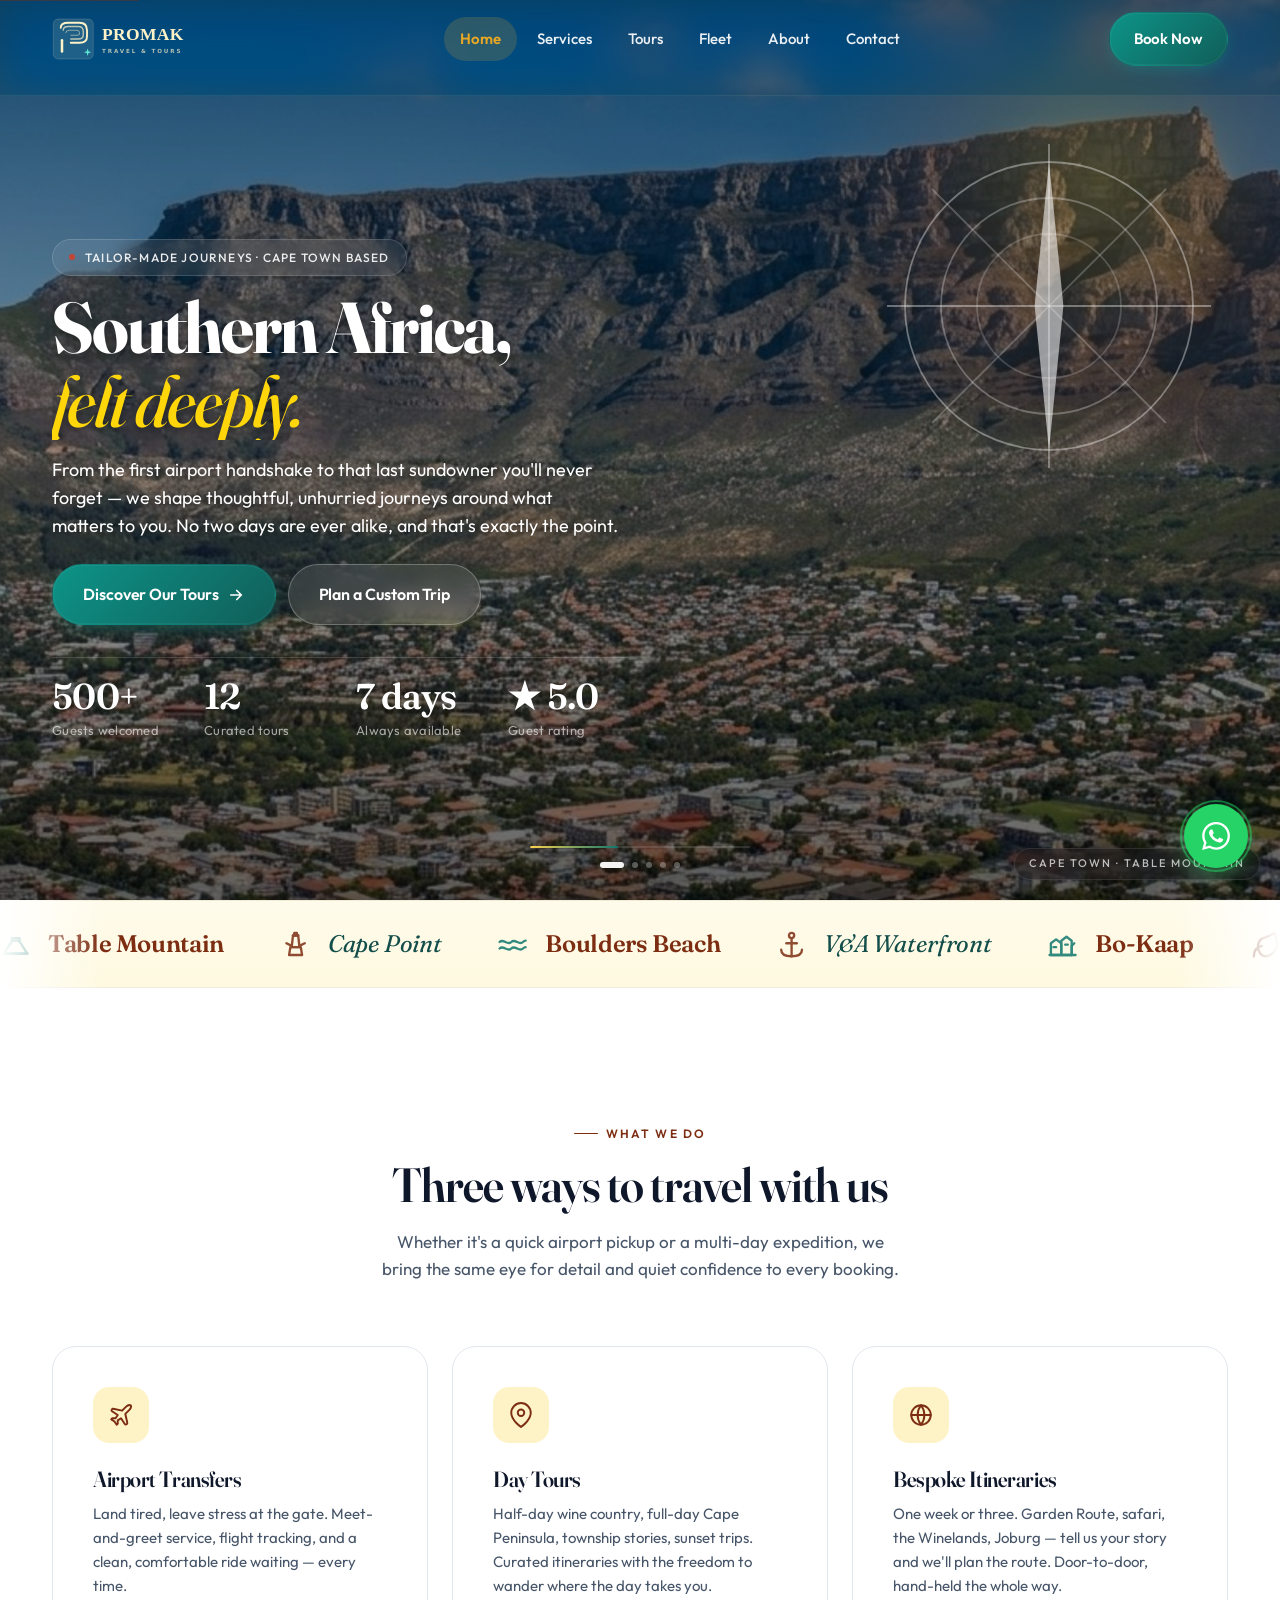
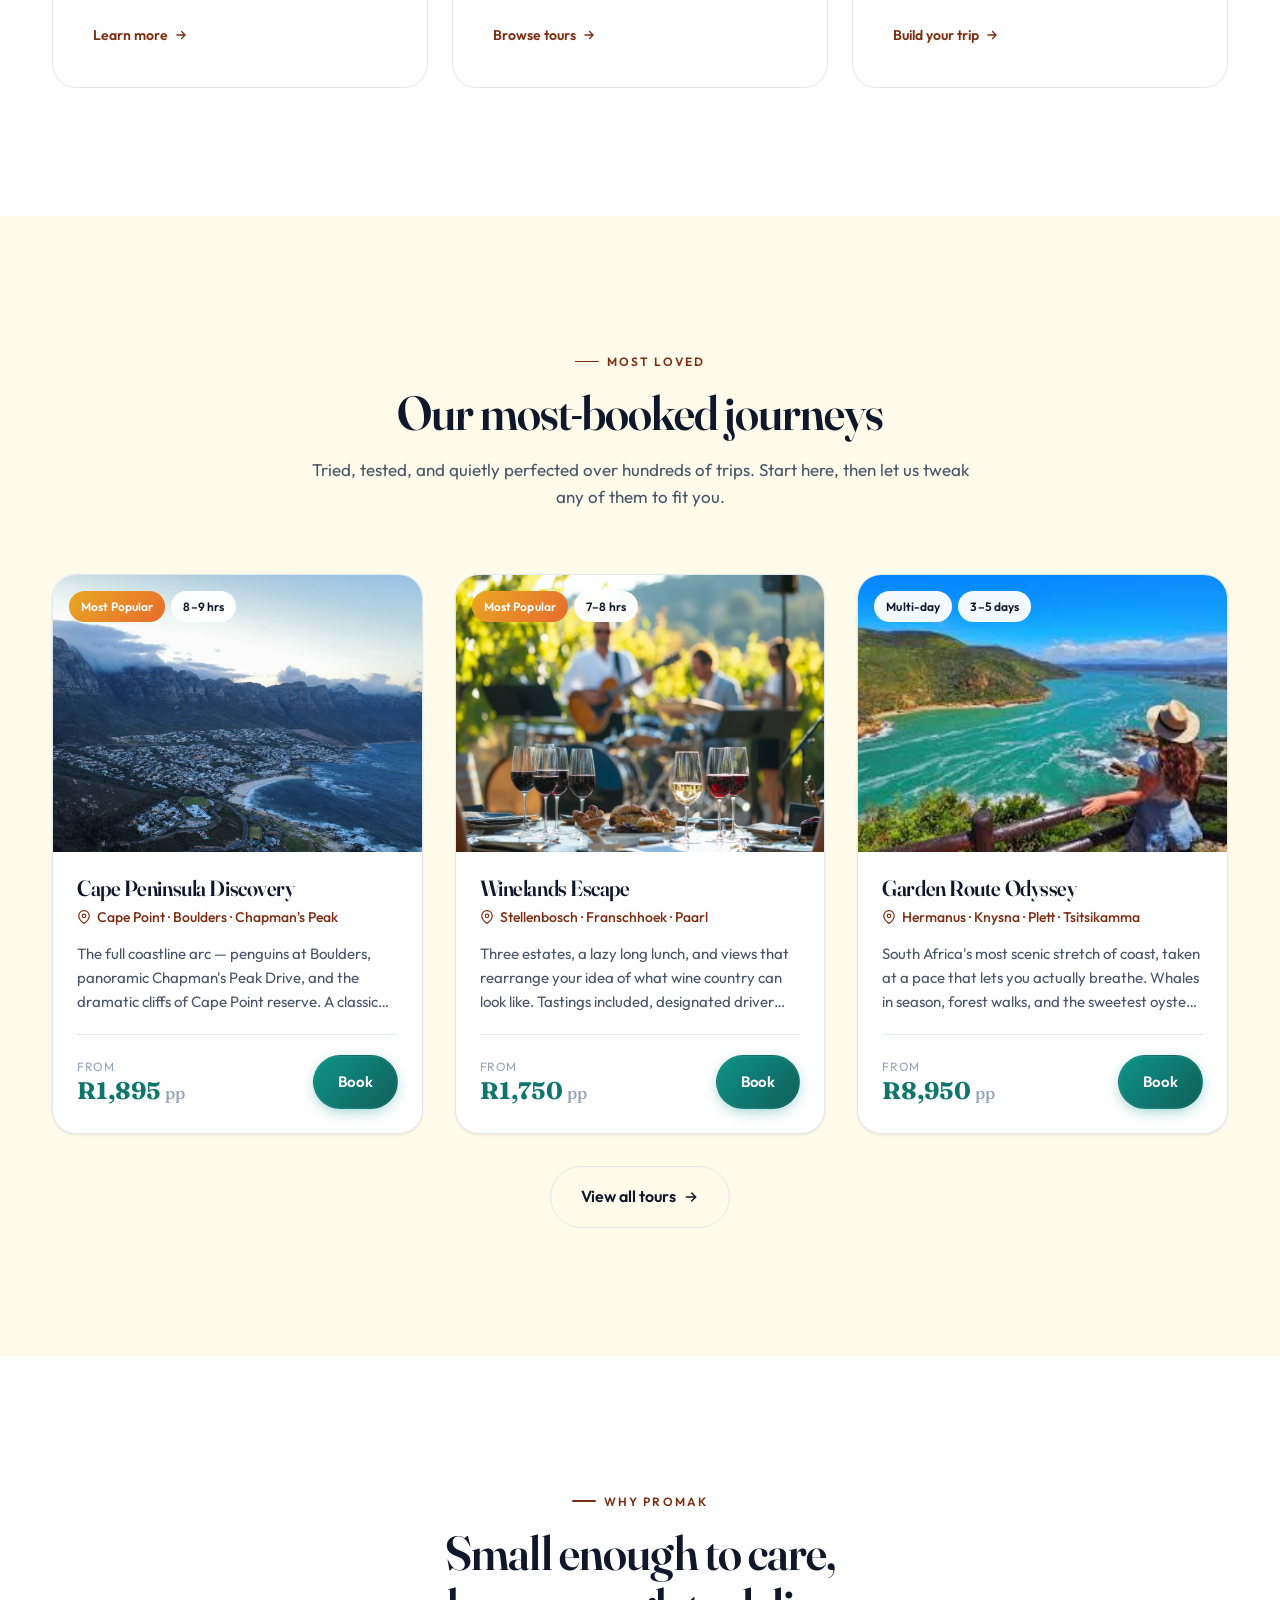
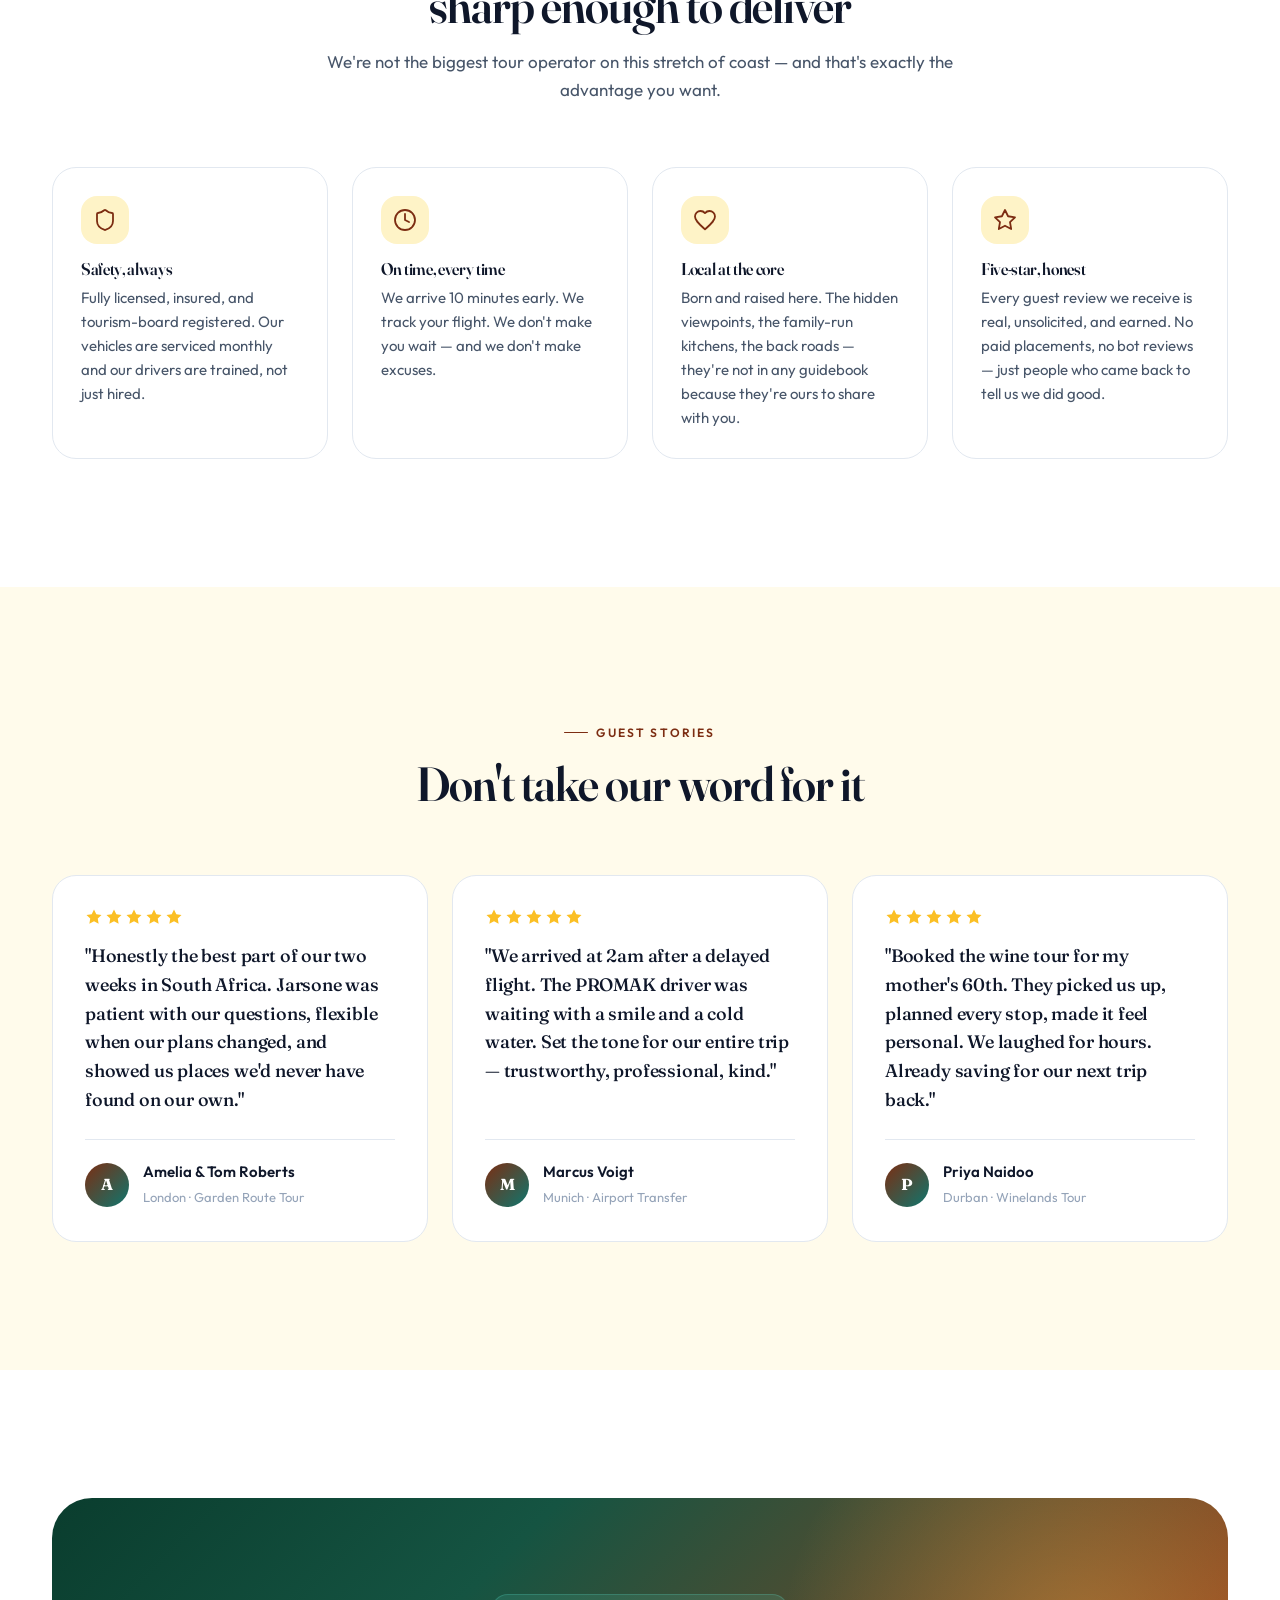
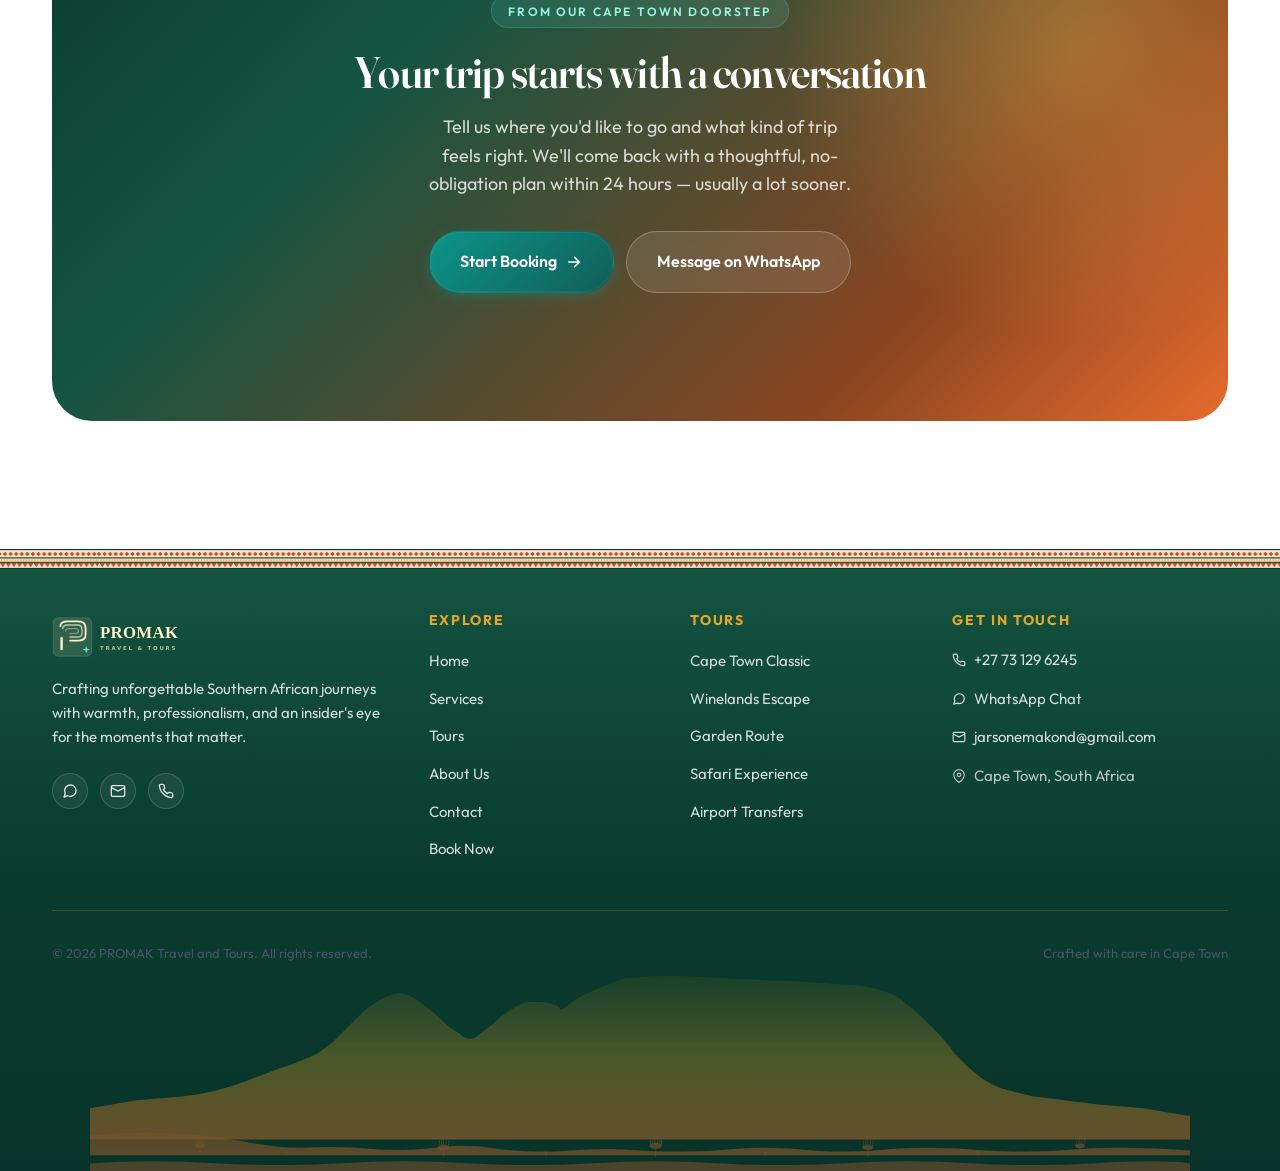
==== commit 6b701c4d: "2nd" ====
--- a/index.html
+++ b/index.html
@@ -30,6 +30,7 @@
           <a href="index.html">Home</a>
           <a href="services.html">Services</a>
           <a href="tours.html">Tours</a>
+        <a href="fleet.html">Fleet</a>
           <a href="about.html">About</a>
           <a href="contact.html">Contact</a>
         </nav>
@@ -48,6 +49,7 @@
       <a href="index.html">Home</a>
       <a href="services.html">Services</a>
       <a href="tours.html">Tours</a>
+        <a href="fleet.html">Fleet</a>
       <a href="about.html">About</a>
       <a href="contact.html">Contact</a>
     </nav>
@@ -68,11 +70,11 @@
       <!-- Slideshow images with Ken Burns effect -->
       <div class="slides">
         <div class="slide is-active" data-slide style="--slide-x: -50%; --slide-y: -50%;">
-          <img src="images/table-mountain.jpeg" alt="" loading="eager" decoding="async" />
+          <img src="images/table-mountain.jpg" alt="" loading="eager" decoding="async" />
           <span class="slide-caption">Cape Town · Table Mountain</span>
         </div>
         <div class="slide" data-slide style="--slide-x: -52%; --slide-y: -48%;">
-          <img src="images/aquila-private-game-reserve.jpeg" alt="" loading="lazy" decoding="async" />
+          <img src="images/aquila-private-game-reserve.jpg" alt="" loading="lazy" decoding="async" />
           <span class="slide-caption">Aquila Reserve · The Big Five</span>
         </div>
         <div class="slide" data-slide style="--slide-x: -48%; --slide-y: -52%;">
@@ -80,11 +82,11 @@
           <span class="slide-caption">Stellenbosch · Winelands</span>
         </div>
         <div class="slide" data-slide style="--slide-x: -50%; --slide-y: -52%;">
-          <img src="images/boulders-beach.jpeg" alt="" loading="lazy" decoding="async" />
+          <img src="images/boulders-beach.jpg" alt="" loading="lazy" decoding="async" />
           <span class="slide-caption">Boulders Beach · Penguins</span>
         </div>
         <div class="slide" data-slide style="--slide-x: -52%; --slide-y: -50%;">
-          <img src="images/Bloubergstrand.jpeg" alt="" loading="lazy" decoding="async" />
+          <img src="images/Bloubergstrand.jpg" alt="" loading="lazy" decoding="async" />
           <span class="slide-caption">Bloubergstrand · Atlantic Coast</span>
         </div>
       </div>
--- a/css/styles.css
+++ b/css/styles.css
@@ -60,7 +60,19 @@
   --accent-dark: var(--teal-900);
   --bg: #ffffff;
   --bg-alt: var(--cream-50);
-  --bg-dark: var(--teal-950);
+  /* African-feel dark — richer forest-emerald with warmth */
+  --bg-dark: #0a3d2e;
+  --bg-dark-top: #155442;
+  --bg-dark-bottom: #08332a;
+  --gold-accent: #E9A823;
+  /* Southern African earth palette */
+  --terracotta: #C44536;
+  --terracotta-deep: #9A2F23;
+  --ochre: #CC8B26;
+  --savanna: #D4A05A;
+  --sunset-orange: #E66B2D;
+  --sunset-purple: #6B3B5C;
+  --baobab: #5A3A22;
   --text: var(--ink-900);
   --text-soft: var(--ink-600);
   --text-light: var(--ink-400);
@@ -254,23 +266,28 @@
 }
 
 .btn-primary {
-  background: var(--accent);
+  background: linear-gradient(135deg, #0d9488 0%, #115e59 100%);
   color: #fff;
-  box-shadow: 0 4px 14px -4px rgba(15, 118, 110, 0.45);
+  box-shadow: 0 4px 16px -4px rgba(13, 148, 136, 0.55), 0 0 0 1px rgba(255, 255, 255, 0.05) inset;
 }
 
 .btn-primary::before {
   content: "";
   position: absolute;
   inset: 0;
-  background: linear-gradient(135deg, var(--teal-600), var(--teal-800));
+  background: linear-gradient(135deg, #14b8a6 0%, #0d9488 100%);
   z-index: -1;
+  opacity: 0;
   transition: opacity var(--t-base);
 }
 
 .btn-primary:hover {
   transform: translateY(-2px);
-  box-shadow: 0 12px 28px -8px rgba(15, 118, 110, 0.5);
+  box-shadow: 0 12px 32px -8px rgba(13, 148, 136, 0.7), 0 0 0 1px rgba(255, 255, 255, 0.08) inset;
+}
+
+.btn-primary:hover::before {
+  opacity: 1;
 }
 
 .btn-primary:active { transform: translateY(0); }
@@ -347,22 +364,23 @@
 }
 
 .site-header.is-scrolled {
-  background: rgba(4, 47, 46, 0.92);
-  border-bottom-color: rgba(254, 243, 199, 0.14);
-  box-shadow: 0 8px 32px -8px rgba(0, 0, 0, 0.35);
+  background: linear-gradient(180deg, var(--bg-dark-top) 0%, var(--bg-dark) 100%);
+  border-bottom-color: rgba(233, 168, 35, 0.35);
+  box-shadow: 0 8px 32px -8px rgba(0, 0, 0, 0.45), inset 0 -1px 0 0 rgba(233, 168, 35, 0.4);
 }
 
 /* Solid variant for subpages (no hero slideshow underneath) */
 .site-header.is-solid,
 .site-header.is-solid.is-scrolled {
-  background: #042f2e;
+  background: linear-gradient(180deg, var(--bg-dark-top) 0%, var(--bg-dark) 100%);
   backdrop-filter: none;
   -webkit-backdrop-filter: none;
-  border-bottom-color: rgba(254, 243, 199, 0.1);
+  border-bottom-color: rgba(233, 168, 35, 0.4);
+  box-shadow: inset 0 -1px 0 0 rgba(233, 168, 35, 0.45);
 }
 
 .site-header.is-solid.is-scrolled {
-  box-shadow: 0 8px 32px -8px rgba(0, 0, 0, 0.4);
+  box-shadow: 0 8px 32px -8px rgba(0, 0, 0, 0.5), inset 0 -1px 0 0 rgba(233, 168, 35, 0.45);
 }
 
 .nav {
@@ -393,7 +411,7 @@
   padding: 0.625rem 1rem;
   font-size: 0.9375rem;
   font-weight: 500;
-  color: rgba(254, 243, 199, 0.78);
+  color: rgba(255, 255, 255, 0.92);
   border-radius: 999px;
   transition: color var(--t-fast);
 }
@@ -402,7 +420,7 @@
   content: "";
   position: absolute;
   inset: 0;
-  background: rgba(254, 243, 199, 0.1);
+  background: rgba(233, 168, 35, 0.15);
   border-radius: 999px;
   opacity: 0;
   transform: scale(0.9);
@@ -410,18 +428,18 @@
   z-index: -1;
 }
 
-.nav-menu a:hover { color: #FEF3C7; }
+.nav-menu a:hover { color: var(--gold-accent); }
 .nav-menu a:hover::before { opacity: 1; transform: scale(1); }
 
 .nav-menu a.active {
-  color: #FEF3C7;
+  color: var(--gold-accent);
   font-weight: 600;
 }
 
 .nav-menu a.active::before {
   opacity: 1;
   transform: scale(1);
-  background: rgba(94, 234, 212, 0.18);
+  background: rgba(233, 168, 35, 0.18);
 }
 
 .nav-cta {
@@ -539,8 +557,8 @@
 /* ---------- Hero ---------- */
 .hero {
   position: relative;
-  padding-top: calc(var(--header-h) + 3rem);
-  padding-bottom: 4rem;
+  padding-top: calc(var(--header-h) + 1rem);
+  padding-bottom: 2rem;
   overflow: hidden;
   background: var(--bg-dark);
   color: #fff;
@@ -590,13 +608,12 @@
 }
 
 /* Cinematic gradient overlay */
+/* Ticha-style cinematic black gradient — keeps image visible, ensures text readability */
 .slides::after {
   content: "";
   position: absolute;
   inset: 0;
-  background:
-    linear-gradient(180deg, rgba(4, 47, 46, 0.35) 0%, rgba(4, 47, 46, 0.7) 60%, rgba(4, 47, 46, 0.92) 100%),
-    linear-gradient(90deg, rgba(4, 47, 46, 0.55) 0%, rgba(4, 47, 46, 0) 60%);
+  background: linear-gradient(180deg, rgba(0, 0, 0, 0.5) 0%, rgba(0, 0, 0, 0.3) 50%, rgba(0, 0, 0, 0.6) 100%);
   z-index: 1;
   pointer-events: none;
 }
@@ -725,7 +742,7 @@
   letter-spacing: 0.1em;
   text-transform: uppercase;
   color: rgba(255, 255, 255, 0.9);
-  margin-bottom: 1.5rem;
+  margin-bottom: 1rem;
   backdrop-filter: blur(10px);
 }
 
@@ -745,11 +762,13 @@
 }
 
 .hero-title {
-  font-size: clamp(2.5rem, 9vw, 5.5rem);
+  font-size: clamp(2.25rem, 7vw, 4.5rem);
   line-height: 0.98;
-  margin-bottom: 1.5rem;
-  color: #fff;
+  margin-bottom: 1rem;
+  color: #ffffff;
+  font-weight: 700;
   letter-spacing: -0.03em;
+  text-shadow: 0 2px 8px rgba(0, 0, 0, 0.35);
 }
 
 /* Line-mask reveal for hero title */
@@ -774,34 +793,33 @@
 
 .hero-title .accent {
   font-style: italic;
-  font-weight: 400;
-  background: linear-gradient(135deg, var(--amber-300), var(--plum-500));
-  -webkit-background-clip: text;
-  background-clip: text;
-  color: transparent;
+  font-weight: 500;
+  color: #FFD60A;
+  text-shadow: 0 2px 10px rgba(0, 0, 0, 0.4);
 }
 
 .hero-subtitle {
-  font-size: clamp(1rem, 1.5vw + 0.75rem, 1.25rem);
-  color: rgba(255, 255, 255, 0.8);
+  font-size: clamp(0.9375rem, 1.2vw + 0.75rem, 1.125rem);
+  color: #ffffff;
   max-width: 36rem;
-  margin-bottom: 2.5rem;
-  line-height: 1.6;
+  margin-bottom: 1.5rem;
+  line-height: 1.55;
+  text-shadow: 0 1px 6px rgba(0, 0, 0, 0.4);
 }
 
 .hero-actions {
   display: flex;
   flex-wrap: wrap;
   gap: 0.75rem;
-  margin-bottom: 3rem;
+  margin-bottom: 2rem;
 }
 
 .hero-stats {
   display: grid;
   grid-template-columns: repeat(2, 1fr);
-  gap: 1.5rem 2rem;
-  padding-top: 2rem;
-  border-top: 1px solid rgba(255, 255, 255, 0.1);
+  gap: 1rem 2rem;
+  padding-top: 1.25rem;
+  border-top: 1px solid rgba(255, 255, 255, 0.15);
   max-width: 36rem;
 }
 
@@ -823,27 +841,28 @@
 }
 
 @media (min-width: 768px) {
-  .hero { padding-top: calc(var(--header-h) + 5rem); padding-bottom: 6rem; }
+  .hero { padding-top: calc(var(--header-h) + 1.5rem); padding-bottom: 2.5rem; }
   .hero-stats { grid-template-columns: repeat(4, 1fr); }
 }
 
 @media (min-width: 1024px) {
-  .hero { padding-top: calc(var(--header-h) + 7rem); padding-bottom: 8rem; }
-}
-
-/* Decorative compass on hero */
+  .hero { padding-top: calc(var(--header-h) + 2rem); padding-bottom: 3rem; }
+}
+
+/* Decorative compass on hero — same white as heading */
 .hero-compass {
   position: absolute;
   top: 14%;
   right: 4%;
-  width: 380px;
-  height: 380px;
-  color: rgba(255, 255, 255, 0.55);
+  width: 360px;
+  height: 360px;
+  color: #ffffff;
+  opacity: 0.92;
   z-index: 0;
   animation: spin-slow 90s linear infinite;
   display: none;
   pointer-events: none;
-  filter: drop-shadow(0 0 30px rgba(255, 255, 255, 0.4));
+  filter: drop-shadow(0 2px 16px rgba(0, 0, 0, 0.35));
 }
 
 @keyframes spin-slow {
@@ -2033,22 +2052,26 @@
 
 /* ---------- Footer ---------- */
 .site-footer {
-  background: var(--bg-dark);
-  color: rgba(255, 255, 255, 0.75);
+  background: linear-gradient(180deg, var(--bg-dark-top) 0%, var(--bg-dark) 50%, var(--bg-dark-bottom) 100%);
+  color: rgba(255, 255, 255, 0.88);
   padding: 4rem 0 2rem;
   position: relative;
   overflow: hidden;
+  border-top: none;
 }
 
 .site-footer::before {
   content: "";
   position: absolute;
-  top: -200px;
-  right: -200px;
-  width: 600px;
-  height: 600px;
-  background: radial-gradient(circle, rgba(15, 118, 110, 0.4) 0%, transparent 70%);
-  border-radius: 50%;
+  top: 0;
+  left: 0;
+  right: 0;
+  height: 20px;
+  background-image: url('../images/xhosa-pattern.svg');
+  background-repeat: repeat-x;
+  background-size: auto 100%;
+  z-index: 2;
+  border-radius: 0;
   pointer-events: none;
 }
 
@@ -2062,7 +2085,7 @@
 .footer-brand img { height: 48px; margin-bottom: 1rem; width: auto; }
 .footer-brand p {
   font-size: 0.9375rem;
-  color: rgba(255, 255, 255, 0.7);
+  color: rgba(255, 255, 255, 0.82);
   max-width: 22rem;
   line-height: 1.6;
 }
@@ -2070,10 +2093,10 @@
 .footer-col h4 {
   font-family: var(--font-sans);
   font-size: 0.875rem;
-  font-weight: 600;
-  color: #fff;
+  font-weight: 700;
+  color: var(--gold-accent);
   text-transform: uppercase;
-  letter-spacing: 0.1em;
+  letter-spacing: 0.12em;
   margin-bottom: 1.25rem;
 }
 
@@ -2083,20 +2106,20 @@
   align-items: center;
   gap: 0.5rem;
   font-size: 0.9375rem;
-  color: rgba(255, 255, 255, 0.7);
+  color: rgba(255, 255, 255, 0.82);
   transition: color var(--t-fast);
 }
-.footer-col a:hover { color: #fff; }
+.footer-col a:hover { color: var(--gold-accent); }
 
 .footer-bottom {
   padding-top: 2rem;
-  border-top: 1px solid rgba(255, 255, 255, 0.1);
+  border-top: 1px solid rgba(233, 168, 35, 0.2);
   display: flex;
   flex-direction: column;
   gap: 1rem;
   align-items: center;
   font-size: 0.8125rem;
-  color: rgba(255, 255, 255, 0.5);
+  color: rgba(255, 255, 255, 0.65);
   text-align: center;
 }
 
@@ -2111,17 +2134,18 @@
   justify-content: center;
   width: 36px;
   height: 36px;
-  background: rgba(255, 255, 255, 0.05);
-  border: 1px solid rgba(255, 255, 255, 0.1);
+  background: rgba(255, 255, 255, 0.06);
+  border: 1px solid rgba(255, 255, 255, 0.15);
   border-radius: 50%;
-  color: rgba(255, 255, 255, 0.7);
+  color: rgba(255, 255, 255, 0.85);
   transition: all var(--t-base);
 }
 
 .footer-social a:hover {
-  background: var(--accent);
-  color: #fff;
-  border-color: var(--accent);
+  background: var(--gold-accent);
+  color: var(--bg-dark);
+  border-color: var(--gold-accent);
+  box-shadow: 0 0 20px -2px rgba(233, 168, 35, 0.6);
   transform: translateY(-2px);
 }
 
@@ -2789,10 +2813,8 @@
   display: grid;
   grid-template-columns: 1fr;
   gap: 1.5rem;
-}
-
-@media (min-width: 768px) {
-  .team-grid { grid-template-columns: repeat(2, 1fr); }
+  max-width: 360px;
+  margin-inline: auto;
 }
 
 .team-card {
@@ -2855,3 +2877,436 @@
 button:focus-visible, .btn:focus-visible {
   outline-offset: 3px;
 }
+
+/* ============================================
+   African-feel theme elements
+   ============================================ */
+
+/* Xhosa beadwork-inspired pattern divider strip */
+.xhosa-divider {
+  height: 20px;
+  width: 100%;
+  background-image: url('../images/xhosa-pattern.svg');
+  background-repeat: repeat-x;
+  background-size: auto 100%;
+  position: relative;
+}
+
+.xhosa-divider-thick {
+  height: 32px;
+  background-image: url('../images/xhosa-pattern.svg');
+  background-repeat: repeat-x;
+  background-size: auto 100%;
+}
+
+/* Cape Town skyline silhouette in footer — Table Mountain horizon at golden hour */
+.site-footer {
+  padding-bottom: 13rem; /* room for skyline */
+}
+
+.site-footer::after {
+  content: "";
+  position: absolute;
+  left: 0;
+  right: 0;
+  bottom: 0;
+  height: 220px;
+  background: linear-gradient(180deg,
+    rgba(233, 168, 35, 0.0) 0%,
+    rgba(233, 168, 35, 0.35) 50%,
+    rgba(230, 107, 45, 0.55) 100%);
+  pointer-events: none;
+  z-index: 0;
+  -webkit-mask-image: url('../images/cape-skyline.svg');
+  -webkit-mask-repeat: no-repeat;
+  -webkit-mask-size: 100% 100%;
+  -webkit-mask-position: bottom center;
+  mask-image: url('../images/cape-skyline.svg');
+  mask-repeat: no-repeat;
+  mask-size: 100% 100%;
+  mask-position: bottom center;
+}
+
+.footer-grid,
+.footer-bottom {
+  position: relative;
+  z-index: 1;
+}
+
+/* Sunset CTA section — savanna at dusk gradient */
+.cta-section {
+  background: linear-gradient(135deg, #0a3d2e 0%, #155442 30%, #8a4520 75%, var(--sunset-orange) 100%);
+}
+
+.cta-section::before {
+  background: radial-gradient(circle, rgba(255, 196, 80, 0.55) 0%, transparent 70%);
+  opacity: 0.6;
+  width: 600px;
+  height: 600px;
+  top: -150px;
+  right: -150px;
+}
+
+/* Warm sunset glow in hero — top-right corner suggests setting African sun */
+.hero::before {
+  content: "";
+  position: absolute;
+  top: -120px;
+  right: -120px;
+  width: 600px;
+  height: 600px;
+  background: radial-gradient(circle, rgba(233, 168, 35, 0.28) 0%, rgba(230, 107, 45, 0.12) 40%, transparent 70%);
+  z-index: 0;
+  pointer-events: none;
+  border-radius: 50%;
+}
+
+/* Compass — warmer gold tint instead of stark white */
+.hero-eyebrow .pulse {
+  background: var(--terracotta);
+  box-shadow: 0 0 0 0 var(--terracotta);
+}
+
+@keyframes pulse {
+  0% { box-shadow: 0 0 0 0 rgba(196, 69, 54, 0.7); }
+  70% { box-shadow: 0 0 0 12px rgba(196, 69, 54, 0); }
+  100% { box-shadow: 0 0 0 0 rgba(196, 69, 54, 0); }
+}
+
+/* Service-card / tour-card icons: warmer earth tone hover */
+.section-alt {
+  position: relative;
+}
+
+/* Subtle pattern overlay on dark sections */
+.section-dark {
+  background:
+    linear-gradient(180deg, var(--bg-dark-top) 0%, var(--bg-dark) 100%),
+    radial-gradient(circle at 20% 30%, rgba(233, 168, 35, 0.06) 0%, transparent 50%);
+  background-blend-mode: multiply;
+}
+
+/* Warm accent on highlight elements */
+.tour-card .tour-tag.popular,
+.tag-popular {
+  background: linear-gradient(135deg, var(--gold-accent) 0%, var(--sunset-orange) 100%);
+  color: #fff;
+  font-weight: 600;
+}
+
+/* Mobile: less acacia presence */
+@media (max-width: 768px) {
+  .site-footer::after {
+    height: 80px;
+  }
+  .site-footer {
+    padding-bottom: 5rem;
+  }
+}
+
+/* ============================================
+   Fleet Page
+   ============================================ */
+
+/* Decor for fleet page header (matches decor-services/tours pattern) */
+.decor-fleet .blob-1 {
+  background: radial-gradient(circle at 35% 35%, #fcd34d, #E9A823);
+  width: 200px; height: 200px;
+  top: 30px; right: 0;
+  opacity: 0.32;
+}
+.decor-fleet .blob-2 {
+  background: radial-gradient(circle at 35% 35%, #5eead4, #14b8a6);
+  width: 130px; height: 130px;
+  bottom: 10px; left: 20px;
+  opacity: 0.45;
+}
+.decor-fleet .dots-1 { width: 100px; height: 70px; top: 30px; left: 0; opacity: 0.55; }
+
+.decor-fleet .card-main {
+  width: 230px;
+  top: 50px; right: 30px;
+  background: linear-gradient(160deg, #0a3d2e 0%, #155442 100%);
+  color: #fff;
+  padding: 1.125rem 1.25rem 1.25rem;
+}
+.decor-fleet .card-main .label {
+  font-size: 0.625rem;
+  letter-spacing: 0.18em;
+  text-transform: uppercase;
+  color: var(--gold-accent);
+  font-weight: 700;
+  margin-bottom: 0.375rem;
+}
+.decor-fleet .card-main .big {
+  font-family: var(--font-display);
+  font-size: 2.25rem;
+  font-weight: 700;
+  line-height: 1;
+  letter-spacing: -0.02em;
+}
+.decor-fleet .card-main .row {
+  display: flex; align-items: center; gap: 0.5rem;
+  margin-top: 0.875rem; padding-top: 0.75rem;
+  border-top: 1px solid rgba(255,255,255,0.12);
+}
+.decor-fleet .card-main .row svg { width: 17px; height: 17px; color: var(--gold-accent); flex-shrink: 0; }
+.decor-fleet .card-main .row span { font-size: 0.75rem; color: rgba(255,255,255,0.85); }
+
+.decor-fleet .pill-staria { top: 0; right: 0; }
+.decor-fleet .pill-staria .ico { background: linear-gradient(135deg, #E9A823, #E66B2D); }
+.decor-fleet .pill-brv { top: 230px; right: 10px; }
+.decor-fleet .pill-brv .ico { background: linear-gradient(135deg, #14b8a6, #0d9488); }
+
+.decor-fleet .blob-2 > .tag-clean { color: #042f2e; transform: translate(-50%, -50%) rotate(-6deg); }
+
+.decor-fleet .spark-1 { top: 0;     left: 180px; color: var(--gold-accent); }
+.decor-fleet .spark-2 { top: 200px; right: 0;    color: var(--sunset-orange); animation-delay: 0.8s, 1.7s; }
+.decor-fleet .spark-3 { bottom: 30px; left: 170px; color: #14b8a6; animation-delay: 1.4s, 2.3s; }
+
+/* Fleet image presentation - clean white showroom feel
+   Card frame is on the WRAPPER, image fits inside.
+   This way wide PNGs and tall JPGs both fill the card consistently. */
+.fleet-image {
+  position: relative;
+  background:
+    radial-gradient(ellipse at center bottom, rgba(0,0,0,0.06) 0%, transparent 60%),
+    linear-gradient(180deg, #ffffff 0%, #f5f1e8 100%);
+  border-radius: var(--radius-lg);
+  border: 1px solid rgba(10, 61, 46, 0.12);
+  box-shadow:
+    0 1px 0 0 rgba(255, 255, 255, 0.5) inset,
+    0 14px 36px -16px rgba(10, 61, 46, 0.22),
+    0 4px 12px -6px rgba(10, 61, 46, 0.1);
+  padding: 2rem;
+  min-height: 440px;
+  display: flex;
+  align-items: center;
+  justify-content: center;
+  transition: transform var(--t-base);
+}
+
+.fleet-image img {
+  width: 100%;
+  height: 100%;
+  max-height: 380px;
+  object-fit: contain;
+  object-position: center;
+  display: block;
+  /* All card styling moved to the wrapper above */
+  background: transparent;
+  border: 0;
+  padding: 0;
+  box-shadow: none;
+  border-radius: 0;
+}
+
+.fleet-image:hover {
+  transform: translateY(-2px);
+}
+.fleet-image:hover img {
+  transform: none; /* hover is on wrapper now */
+}
+
+/* The story-card overlay on each vehicle - position on bottom-left */
+.fleet-image .story-card {
+  background: linear-gradient(135deg, var(--bg-dark-top) 0%, var(--bg-dark) 100%);
+  color: #fff;
+  border: 1px solid rgba(233, 168, 35, 0.4);
+  box-shadow: 0 12px 28px -8px rgba(10, 61, 46, 0.35);
+}
+
+.fleet-image .story-card .num {
+  font-family: var(--font-display);
+  font-size: 2.5rem;
+  font-weight: 700;
+  color: var(--gold-accent);
+  line-height: 1;
+}
+
+.fleet-image .story-card .label {
+  color: rgba(255, 255, 255, 0.85);
+}
+
+/* On section-alt cream background, add a subtle tinted edge */
+.section-alt .fleet-image {
+  box-shadow:
+    0 1px 0 0 rgba(255, 255, 255, 0.6) inset,
+    0 16px 40px -16px rgba(10, 61, 46, 0.28),
+    0 6px 14px -6px rgba(10, 61, 46, 0.12),
+    0 0 0 1px rgba(10, 61, 46, 0.04);
+}
+
+/* Mobile: shorter card to keep proportions reasonable */
+@media (max-width: 768px) {
+  .fleet-image {
+    min-height: 280px;
+    padding: 1.5rem;
+  }
+  .fleet-image img {
+    max-height: 240px;
+  }
+}
+
+/* Fleet stats bar */
+.fleet-stats {
+  background: linear-gradient(135deg, var(--bg-dark-top) 0%, var(--bg-dark) 50%, var(--bg-dark-bottom) 100%);
+  padding: 3.5rem 0;
+  position: relative;
+  overflow: hidden;
+}
+
+.fleet-stats::before {
+  content: "";
+  position: absolute;
+  top: -100px;
+  right: -100px;
+  width: 400px;
+  height: 400px;
+  background: radial-gradient(circle, rgba(233, 168, 35, 0.15) 0%, transparent 65%);
+  border-radius: 50%;
+  pointer-events: none;
+}
+
+.fleet-stats::after {
+  content: "";
+  position: absolute;
+  bottom: -100px;
+  left: -100px;
+  width: 350px;
+  height: 350px;
+  background: radial-gradient(circle, rgba(230, 107, 45, 0.12) 0%, transparent 65%);
+  border-radius: 50%;
+  pointer-events: none;
+}
+
+.fleet-stats-grid {
+  display: grid;
+  grid-template-columns: repeat(2, 1fr);
+  gap: 1.5rem 2rem;
+  position: relative;
+  z-index: 1;
+}
+
+.fleet-stat {
+  text-align: center;
+}
+
+.fleet-stat-num {
+  font-family: var(--font-display);
+  font-size: clamp(2rem, 4vw, 3rem);
+  font-weight: 700;
+  color: var(--gold-accent);
+  line-height: 1;
+  margin-bottom: 0.5rem;
+  letter-spacing: -0.02em;
+}
+
+.fleet-stat-label {
+  font-size: 0.875rem;
+  color: rgba(255, 255, 255, 0.85);
+  letter-spacing: 0.05em;
+  text-transform: uppercase;
+  font-weight: 600;
+}
+
+@media (min-width: 768px) {
+  .fleet-stats-grid {
+    grid-template-columns: repeat(4, 1fr);
+  }
+  .fleet-stats { padding: 4.5rem 0; }
+}
+
+/* ============================================
+   Vehicle Preselection Banner (on book.html)
+   ============================================ */
+.vehicle-banner {
+  display: flex;
+  align-items: center;
+  gap: 1rem;
+  padding: 1rem 1.25rem;
+  margin-bottom: 2rem;
+  background: linear-gradient(135deg, var(--bg-dark-top) 0%, var(--bg-dark) 100%);
+  border: 1px solid rgba(233, 168, 35, 0.4);
+  border-radius: var(--radius-lg);
+  box-shadow: 0 8px 24px -8px rgba(10, 61, 46, 0.25), inset 0 0 0 1px rgba(233, 168, 35, 0.1);
+  color: #fff;
+  position: relative;
+  overflow: hidden;
+}
+
+.vehicle-banner::before {
+  content: "";
+  position: absolute;
+  top: -40px; right: -40px;
+  width: 140px; height: 140px;
+  background: radial-gradient(circle, rgba(233, 168, 35, 0.25) 0%, transparent 70%);
+  pointer-events: none;
+}
+
+.vehicle-banner-icon {
+  flex-shrink: 0;
+  width: 44px; height: 44px;
+  border-radius: 12px;
+  background: var(--gold-accent);
+  color: var(--bg-dark);
+  display: flex;
+  align-items: center;
+  justify-content: center;
+  position: relative;
+  z-index: 1;
+}
+
+.vehicle-banner-text {
+  flex: 1;
+  min-width: 0;
+  position: relative;
+  z-index: 1;
+}
+
+.vehicle-banner-eyebrow {
+  font-size: 0.6875rem;
+  letter-spacing: 0.15em;
+  text-transform: uppercase;
+  color: var(--gold-accent);
+  font-weight: 700;
+  margin-bottom: 0.125rem;
+}
+
+.vehicle-banner-name {
+  font-family: var(--font-display);
+  font-size: 1.25rem;
+  font-weight: 700;
+  line-height: 1.2;
+  color: #fff;
+}
+
+.vehicle-banner-change {
+  flex-shrink: 0;
+  padding: 0.5rem 1rem;
+  background: rgba(255, 255, 255, 0.1);
+  border: 1px solid rgba(255, 255, 255, 0.2);
+  border-radius: 999px;
+  font-size: 0.8125rem;
+  font-weight: 600;
+  color: #fff;
+  text-decoration: none;
+  transition: all var(--t-fast);
+  position: relative;
+  z-index: 1;
+}
+
+.vehicle-banner-change:hover {
+  background: var(--gold-accent);
+  color: var(--bg-dark);
+  border-color: var(--gold-accent);
+}
+
+@media (max-width: 640px) {
+  .vehicle-banner {
+    flex-wrap: wrap;
+  }
+  .vehicle-banner-change {
+    margin-left: auto;
+  }
+}
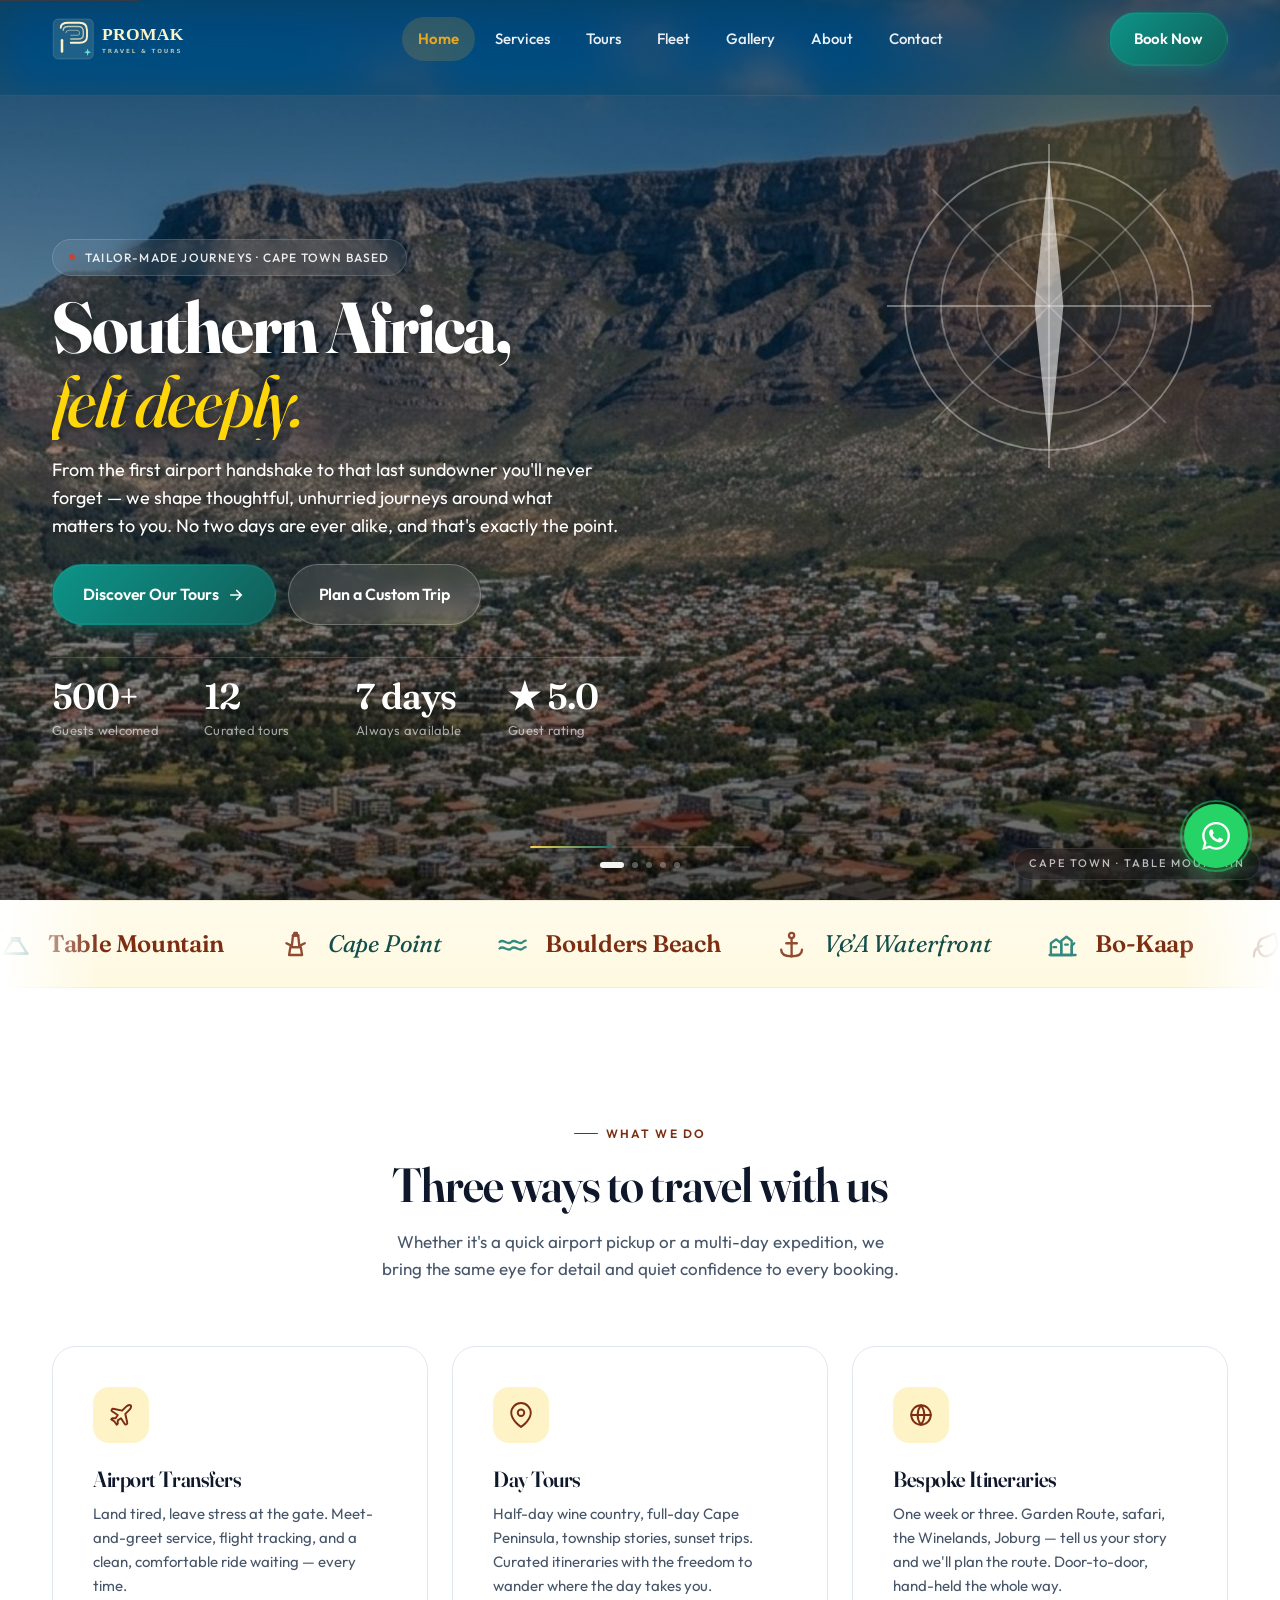
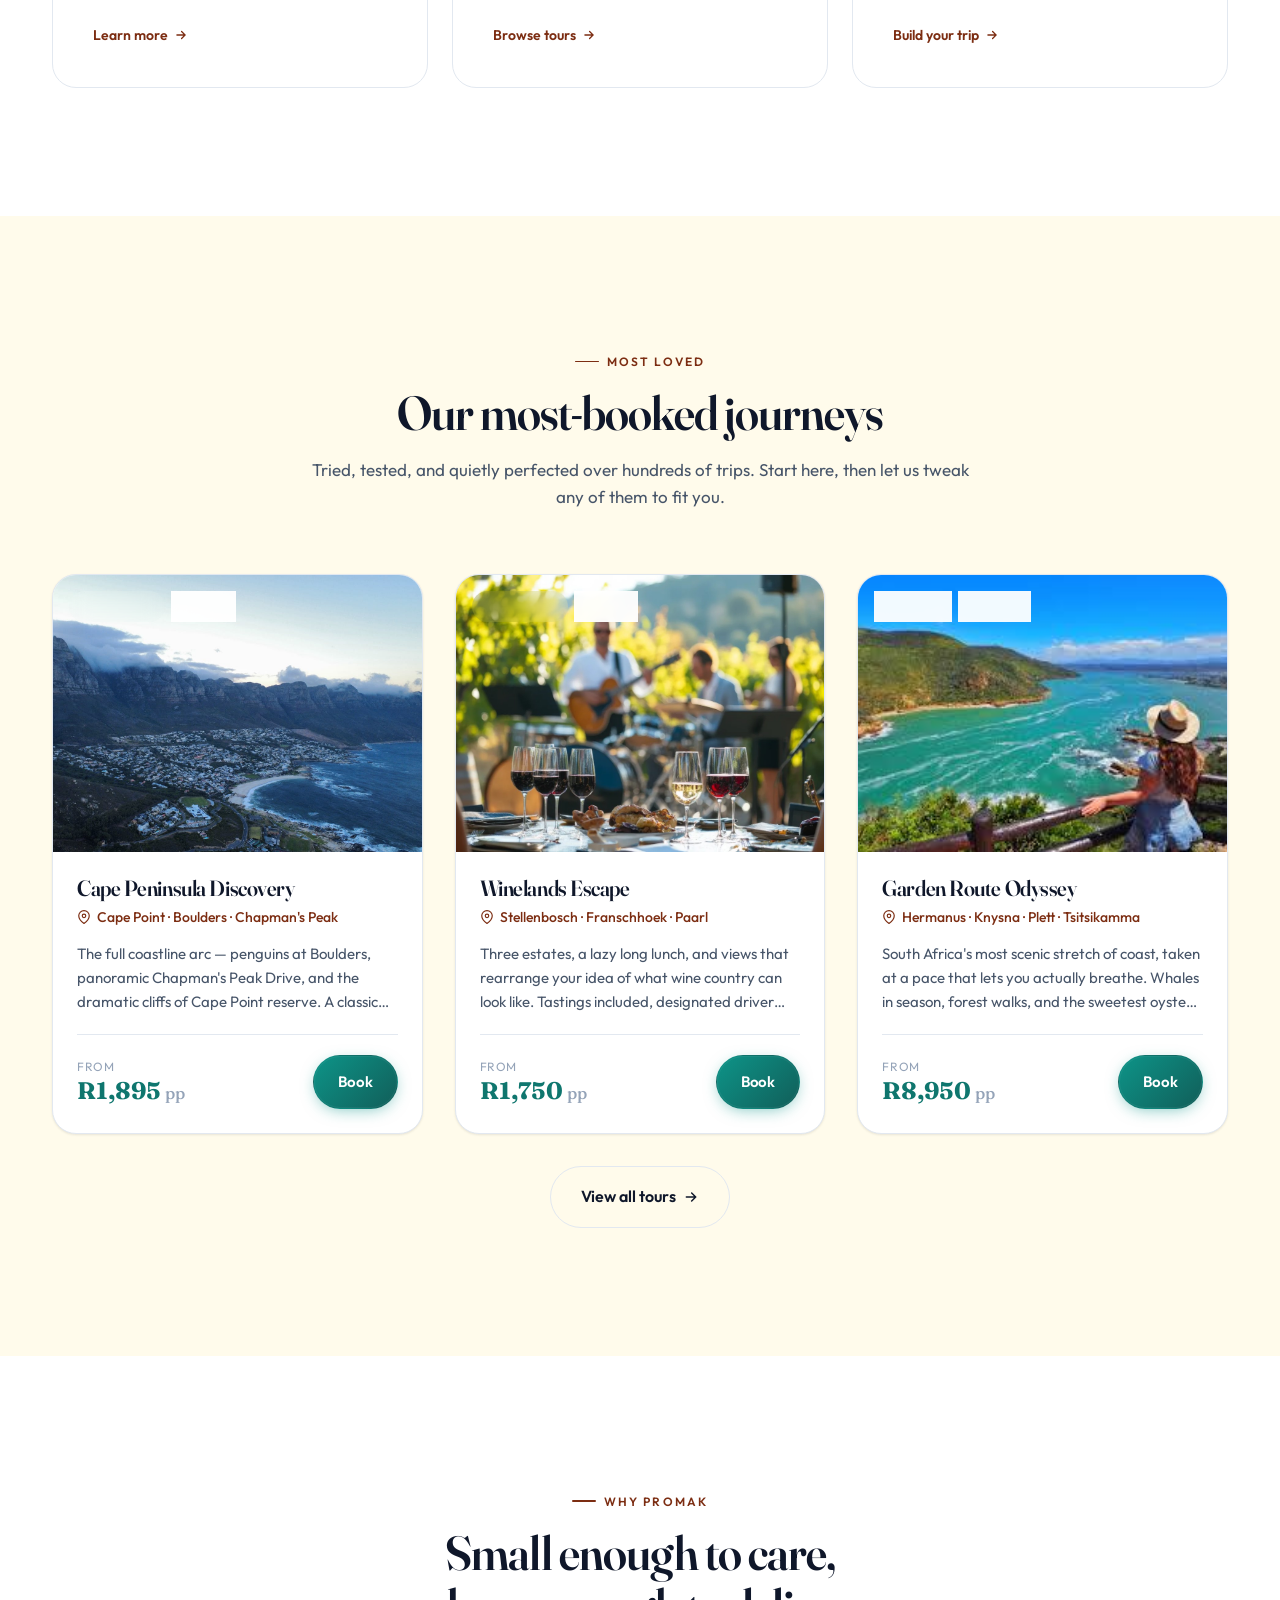
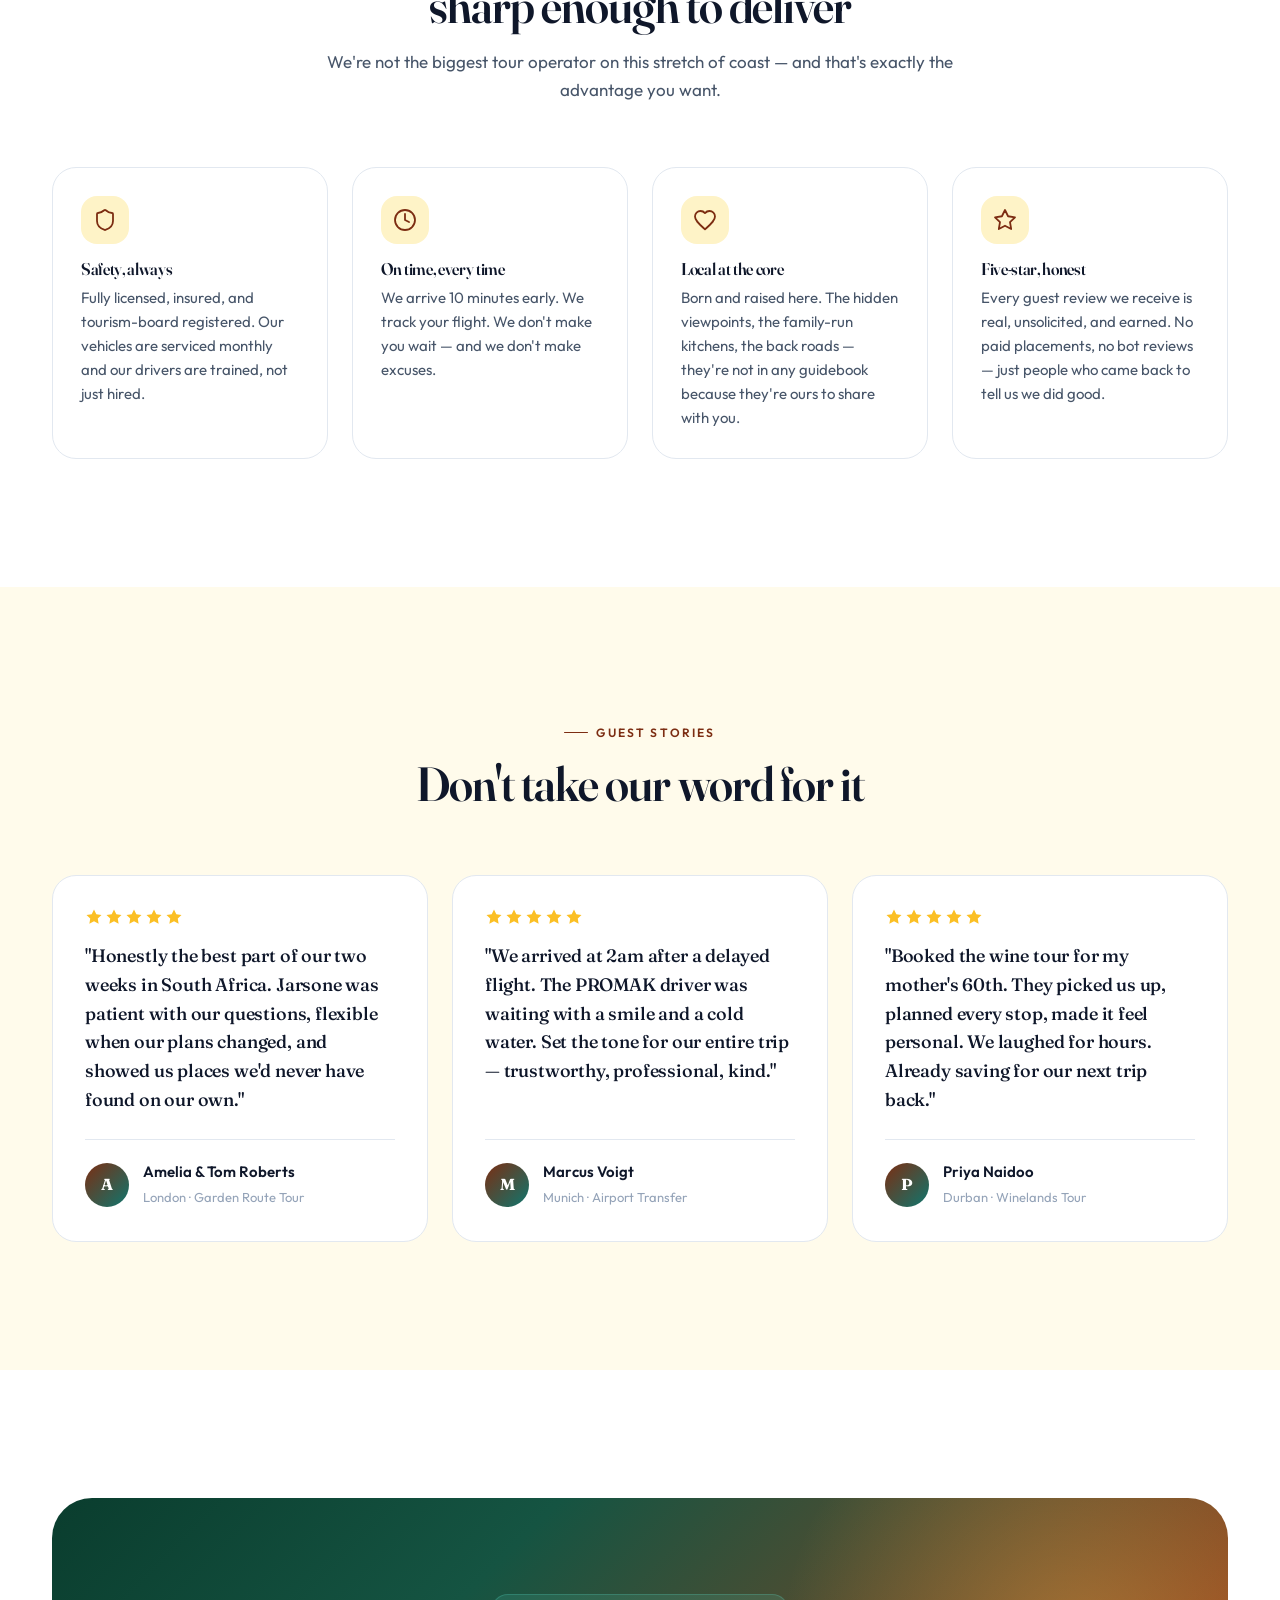
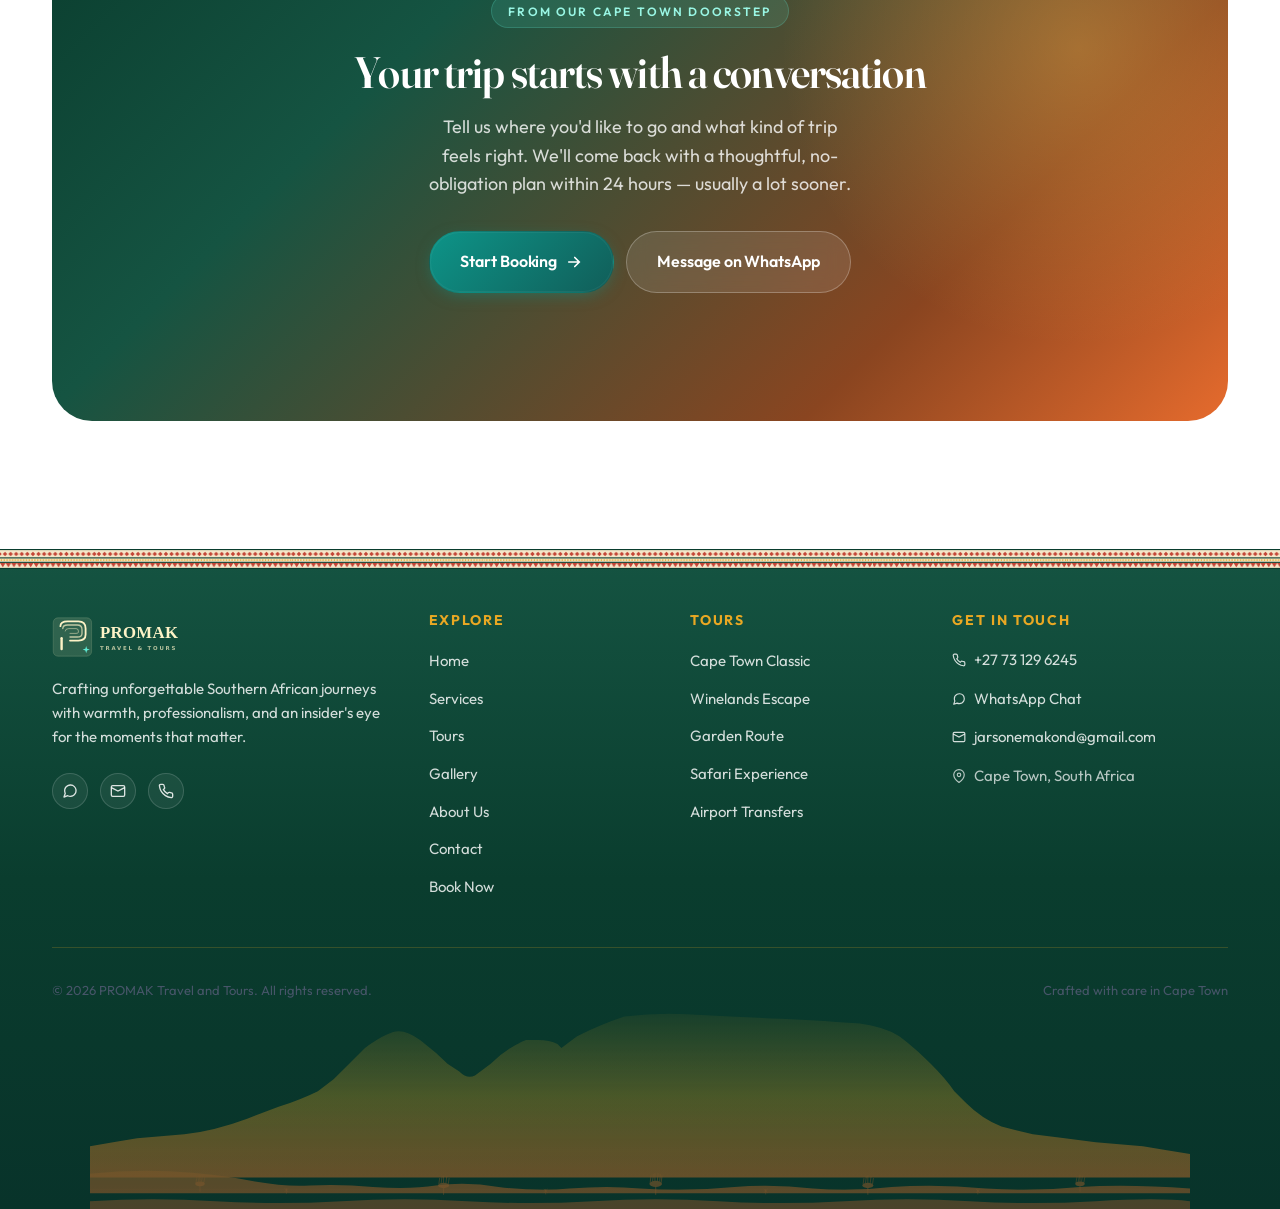
==== commit caeae484: "final" ====
--- a/index.html
+++ b/index.html
@@ -31,6 +31,7 @@
           <a href="services.html">Services</a>
           <a href="tours.html">Tours</a>
         <a href="fleet.html">Fleet</a>
+        <a href="gallery.html">Gallery</a>
           <a href="about.html">About</a>
           <a href="contact.html">Contact</a>
         </nav>
@@ -50,6 +51,7 @@
       <a href="services.html">Services</a>
       <a href="tours.html">Tours</a>
         <a href="fleet.html">Fleet</a>
+        <a href="gallery.html">Gallery</a>
       <a href="about.html">About</a>
       <a href="contact.html">Contact</a>
     </nav>
@@ -539,6 +541,7 @@
             <li><a href="index.html">Home</a></li>
             <li><a href="services.html">Services</a></li>
             <li><a href="tours.html">Tours</a></li>
+            <li><a href="gallery.html">Gallery</a></li>
             <li><a href="about.html">About Us</a></li>
             <li><a href="contact.html">Contact</a></li>
             <li><a href="book.html">Book Now</a></li>
--- a/css/styles.css
+++ b/css/styles.css
@@ -3310,3 +3310,469 @@
     margin-left: auto;
   }
 }
+
+/* ============================================
+   GALLERY PAGE
+   ============================================ */
+
+/* ---------- Gallery: legacy column-masonry fallback (kept for any future use) ---------- */
+.gallery-grid {
+  column-count: 1;
+  column-gap: 1rem;
+}
+@media (min-width: 640px) {
+  .gallery-grid { column-count: 2; }
+}
+@media (min-width: 1024px) {
+  .gallery-grid { column-count: 3; column-gap: 1.25rem; }
+}
+.gallery-grid > .gallery-item {
+  display: block;
+  width: 100%;
+  margin: 0 0 1rem;
+  break-inside: avoid;
+  -webkit-column-break-inside: avoid;
+  page-break-inside: avoid;
+}
+
+/* ============================================
+   BENTO GRID — modern, balanced editorial layouts
+   Each section uses explicit grid-column / grid-row
+   placements per item, sized to match photo aspect
+   ratios. Mobile: single column stack.
+   ============================================ */
+
+.bento-grid {
+  display: grid;
+  grid-template-columns: 1fr;
+  gap: 1rem;
+}
+
+.bento-grid > .gallery-item {
+  width: 100%;
+  height: auto;
+}
+
+.bento-grid > .gallery-item img {
+  width: 100%;
+  height: auto;
+  display: block;
+}
+
+/* ---------- Tablet & up: 12-column bento grid ---------- */
+@media (min-width: 768px) {
+  .bento-grid {
+    grid-template-columns: repeat(12, minmax(0, 1fr));
+    gap: 1rem;
+  }
+
+  .bento-grid > .gallery-item {
+    height: 100%;
+  }
+
+  .bento-grid > .gallery-item img {
+    width: 100%;
+    height: 100%;
+    object-fit: cover;
+  }
+
+  /* --- Section 1: 7 photos, 12 cols × 13 rows
+         Band 1 (rows 1-4):   L 6c × 4r | L 6c × 4r
+         Band 2 (rows 5-9):   P 4c | Polaroid 4c | P 4c (5 rows tall)
+         Band 3 (rows 10-13): L 6c × 4r | L 6c × 4r
+         aspect-ratio: 12/13 gives ~1.5 ratio for landscape cells, ~0.8 for portrait --- */
+  .bento-1 {
+    grid-template-rows: repeat(13, 1fr);
+    aspect-ratio: 12 / 13;
+  }
+  .bento-1 > :nth-child(1) { grid-column: 1 / 7;  grid-row: 1 / 5; }    /* guests-lodge L */
+  .bento-1 > :nth-child(2) { grid-column: 7 / 13; grid-row: 1 / 5; }    /* airport-group L */
+  .bento-1 > :nth-child(3) { grid-column: 1 / 5;  grid-row: 5 / 10; }   /* dining-guest P */
+  .bento-1 > :nth-child(4) { grid-column: 5 / 9;  grid-row: 5 / 10; }   /* family-transfer P polaroid */
+  .bento-1 > :nth-child(5) { grid-column: 9 / 13; grid-row: 5 / 10; }   /* garden-bar P */
+  .bento-1 > :nth-child(6) { grid-column: 1 / 7;  grid-row: 10 / 14; }  /* winelands-group L */
+  .bento-1 > :nth-child(7) { grid-column: 7 / 13; grid-row: 10 / 14; }  /* winery-couple L */
+
+  /* --- Section 2: 5 photos, 12 cols × 10 rows
+         Band 1 (rows 1-5):  L hero 8c × 5r | P 4c × 5r
+         Band 2 (rows 6-10): P | Polaroid | P (each 4c × 5r) --- */
+  .bento-2 {
+    grid-template-rows: repeat(10, 1fr);
+    aspect-ratio: 12 / 10;
+  }
+  .bento-2 > :nth-child(1) { grid-column: 1 / 9;  grid-row: 1 / 6; }    /* cape-point L hero */
+  .bento-2 > :nth-child(2) { grid-column: 9 / 13; grid-row: 1 / 6; }    /* aquila-reserve P */
+  .bento-2 > :nth-child(3) { grid-column: 1 / 5;  grid-row: 6 / 11; }   /* addo-safari-vehicle P */
+  .bento-2 > :nth-child(4) { grid-column: 5 / 9;  grid-row: 6 / 11; }   /* addo-jacks-picnic POLAROID */
+  .bento-2 > :nth-child(5) { grid-column: 9 / 13; grid-row: 6 / 11; }   /* winelands-river P */
+
+  /* --- Section 3: 3 photos, 12 cols × 10 rows, narrower max-width
+         Bull 8c × 10r (left, full height) | Herd 4c × 5r + Willows 4c × 5r (right) --- */
+  .bento-3 {
+    max-width: 980px;
+    margin-left: auto;
+    margin-right: auto;
+    grid-template-rows: repeat(10, 1fr);
+    aspect-ratio: 12 / 10;
+  }
+  .bento-3 > :nth-child(1) { grid-column: 1 / 9;  grid-row: 1 / 11; }   /* bull-elephant — left, full height */
+  .bento-3 > :nth-child(2) { grid-column: 9 / 13; grid-row: 1 / 6; }    /* elephant-herd — top right */
+  .bento-3 > :nth-child(3) { grid-column: 9 / 13; grid-row: 6 / 11; }   /* river-willows — bottom right */
+}
+
+@media (min-width: 1024px) {
+  .bento-grid {
+    gap: 1.25rem;
+  }
+}
+
+/* ---------- Polaroid feature treatment (scrapbook touch) ---------- */
+.gallery-item.gi-polaroid {
+  background: #fff;
+  padding: 0.75rem 0.75rem 2.5rem;
+  border-radius: 4px;
+  box-shadow:
+    0 16px 36px -10px rgba(20, 14, 8, 0.28),
+    0 4px 12px -2px rgba(20, 14, 8, 0.12);
+  transform: rotate(-1.5deg);
+  transition: transform var(--t-base), box-shadow var(--t-base);
+  overflow: hidden;
+}
+.gallery-item.gi-polaroid.tilt-right { transform: rotate(1.8deg); }
+
+.gallery-item.gi-polaroid img {
+  border-radius: 2px;
+  display: block;
+}
+
+/* In bento grid, polaroid uses flex so image fills inner frame */
+@media (min-width: 768px) {
+  .bento-grid > .gallery-item.gi-polaroid {
+    display: flex;
+    flex-direction: column;
+  }
+  .bento-grid > .gallery-item.gi-polaroid img {
+    flex: 1;
+    min-height: 0;
+    width: 100%;
+    height: 100%;
+    object-fit: cover;
+  }
+}
+
+.gallery-item.gi-polaroid:hover {
+  transform: rotate(-1.5deg) translateY(-4px);
+  box-shadow:
+    0 22px 44px -10px rgba(20, 14, 8, 0.34),
+    0 6px 16px -2px rgba(20, 14, 8, 0.16);
+}
+.gallery-item.gi-polaroid.tilt-right:hover {
+  transform: rotate(1.8deg) translateY(-4px);
+}
+
+/* Polaroid caption: always visible in white border, handwritten feel */
+.gi-polaroid .gi-caption {
+  position: absolute;
+  left: 0.75rem;
+  right: 0.75rem;
+  bottom: 0.4rem;
+  top: auto;
+  padding: 0;
+  background: none;
+  opacity: 1;
+  transform: none;
+  color: var(--text);
+  font-family: var(--font-display);
+  font-style: italic;
+  font-weight: 500;
+  font-size: 1rem;
+  text-align: center;
+  letter-spacing: 0.01em;
+  pointer-events: none;
+}
+.gi-polaroid .gi-caption::before {
+  display: none;
+}
+.gi-polaroid:hover .gi-caption,
+.gi-polaroid:focus-visible .gi-caption {
+  transform: none;
+}
+
+/* ---------- Shared gallery item styles ---------- */
+.gallery-item {
+  position: relative;
+  border: 0;
+  padding: 0;
+  background: var(--plum-100);
+  border-radius: var(--radius);
+  overflow: hidden;
+  cursor: pointer;
+  transition: transform var(--t-base), box-shadow var(--t-base);
+  box-shadow: var(--shadow-sm);
+  font-family: var(--font-sans);
+}
+
+.gallery-item img {
+  width: 100%;
+  height: auto;
+  display: block;
+  transition: transform 600ms cubic-bezier(0.16, 1, 0.3, 1), filter var(--t-base);
+}
+
+.gallery-item:hover {
+  transform: translateY(-3px);
+  box-shadow: var(--shadow-md);
+}
+
+.gallery-item:hover img {
+  transform: scale(1.06);
+}
+
+.gallery-item:focus-visible {
+  outline: 3px solid var(--accent);
+  outline-offset: 3px;
+}
+
+/* Caption — bottom band, appears on hover/focus */
+.gi-caption {
+  position: absolute;
+  left: 0;
+  right: 0;
+  bottom: 0;
+  padding: 1.5rem 1rem 0.875rem;
+  font-family: var(--font-sans);
+  font-size: 0.8125rem;
+  font-weight: 600;
+  color: #fff;
+  letter-spacing: 0.01em;
+  text-align: left;
+  background: linear-gradient(to top, rgba(10, 6, 4, 0.78) 0%, rgba(10, 6, 4, 0.45) 60%, transparent 100%);
+  opacity: 0;
+  transform: translateY(8px);
+  transition: opacity var(--t-base), transform var(--t-base);
+  pointer-events: none;
+}
+
+.gi-caption::before {
+  content: "";
+  display: inline-block;
+  width: 16px;
+  height: 1px;
+  background: var(--gold-accent);
+  vertical-align: middle;
+  margin-right: 0.5rem;
+  transform: translateY(-2px);
+}
+
+.gallery-item:hover .gi-caption,
+.gallery-item:focus-visible .gi-caption {
+  opacity: 1;
+  transform: translateY(0);
+}
+
+/* Mobile: caption always visible (no hover) */
+@media (hover: none) {
+  .gi-caption {
+    opacity: 1;
+    transform: translateY(0);
+  }
+}
+
+/* ---------- Lightbox ---------- */
+.lightbox {
+  position: fixed;
+  inset: 0;
+  z-index: 9999;
+  background: rgba(10, 6, 4, 0.94);
+  display: none;
+  align-items: center;
+  justify-content: center;
+  padding: 4rem 1rem;
+  backdrop-filter: blur(8px);
+  -webkit-backdrop-filter: blur(8px);
+}
+
+.lightbox.is-open {
+  display: flex;
+  animation: lb-fade-in 280ms cubic-bezier(0.4, 0, 0.2, 1);
+}
+
+@keyframes lb-fade-in {
+  from { opacity: 0; }
+  to { opacity: 1; }
+}
+
+.lightbox-figure {
+  margin: 0;
+  max-width: min(95vw, 1100px);
+  max-height: calc(100vh - 6rem);
+  display: flex;
+  flex-direction: column;
+  align-items: center;
+  gap: 0.875rem;
+  animation: lb-zoom-in 320ms cubic-bezier(0.16, 1, 0.3, 1);
+}
+
+@keyframes lb-zoom-in {
+  from { opacity: 0; transform: scale(0.96); }
+  to { opacity: 1; transform: scale(1); }
+}
+
+.lightbox-figure img {
+  max-width: 100%;
+  max-height: calc(100vh - 9rem);
+  width: auto;
+  height: auto;
+  object-fit: contain;
+  border-radius: var(--radius);
+  box-shadow: 0 30px 80px -20px rgba(0, 0, 0, 0.6);
+}
+
+.lightbox-figure figcaption {
+  font-family: var(--font-display);
+  font-size: 1rem;
+  font-style: italic;
+  font-weight: 500;
+  color: rgba(255, 255, 255, 0.85);
+  text-align: center;
+  letter-spacing: 0.01em;
+}
+
+.lightbox-close,
+.lightbox-nav {
+  position: absolute;
+  background: rgba(255, 255, 255, 0.08);
+  border: 1px solid rgba(255, 255, 255, 0.18);
+  color: #fff;
+  width: 44px;
+  height: 44px;
+  border-radius: 50%;
+  display: inline-flex;
+  align-items: center;
+  justify-content: center;
+  cursor: pointer;
+  transition: all var(--t-fast);
+}
+
+.lightbox-close:hover,
+.lightbox-nav:hover {
+  background: rgba(255, 255, 255, 0.18);
+  transform: scale(1.05);
+}
+
+.lightbox-close:focus-visible,
+.lightbox-nav:focus-visible {
+  outline: 2px solid var(--gold-accent);
+  outline-offset: 2px;
+}
+
+.lightbox-close { top: 1.25rem; right: 1.25rem; }
+.lightbox-prev  { left: 1.25rem; top: 50%; transform: translateY(-50%); }
+.lightbox-next  { right: 1.25rem; top: 50%; transform: translateY(-50%); }
+
+.lightbox-prev:hover { transform: translateY(-50%) scale(1.05); }
+.lightbox-next:hover { transform: translateY(-50%) scale(1.05); }
+
+@media (min-width: 768px) {
+  .lightbox-close,
+  .lightbox-nav {
+    width: 52px;
+    height: 52px;
+  }
+  .lightbox-close { top: 2rem; right: 2rem; }
+  .lightbox-prev  { left: 2rem; }
+  .lightbox-next  { right: 2rem; }
+}
+
+body.lightbox-open {
+  overflow: hidden;
+}
+
+/* ---------- Gallery page-header decoration ---------- */
+.decor-gallery .blob-1 {
+  background: radial-gradient(circle at 35% 35%, #fde68a, #f59e0b);
+  width: 190px; height: 190px; top: 30px; right: 0; opacity: 0.3;
+}
+.decor-gallery .blob-2 {
+  background: radial-gradient(circle at 35% 35%, #99f6e4, #14b8a6);
+  width: 130px; height: 130px; bottom: 20px; left: 20px; opacity: 0.4;
+}
+.decor-gallery .dots-1 { width: 100px; height: 70px; top: 40px; left: 0; opacity: 0.55; }
+
+/* The "scrapbook" main card — overlapping polaroids */
+.decor-gallery .card-main {
+  position: absolute;
+  top: 30px;
+  right: 20px;
+  width: 230px;
+  height: 220px;
+  background: transparent;
+  box-shadow: none;
+  padding: 0;
+  border: 0;
+}
+
+.decor-gallery .polaroid {
+  position: absolute;
+  width: 110px;
+  height: 130px;
+  background-size: cover;
+  background-position: center;
+  background-color: #fff;
+  border: 6px solid #fff;
+  border-bottom-width: 22px;
+  box-shadow: 0 8px 18px -4px rgba(15, 23, 42, 0.25),
+              0 2px 4px rgba(15, 23, 42, 0.08);
+  border-radius: 2px;
+  transition: transform var(--t-slow);
+}
+
+.decor-gallery .polaroid-1 {
+  top: 0;
+  left: 10px;
+  transform: rotate(-7deg);
+  z-index: 1;
+}
+.decor-gallery .polaroid-2 {
+  top: 24px;
+  left: 60px;
+  transform: rotate(3deg);
+  z-index: 3;
+}
+.decor-gallery .polaroid-3 {
+  top: 14px;
+  left: 110px;
+  transform: rotate(9deg);
+  z-index: 2;
+}
+
+.decor-gallery .polaroid-caption {
+  position: absolute;
+  bottom: 8px;
+  left: 24px;
+  font-family: var(--font-display);
+  font-style: italic;
+  font-size: 0.9375rem;
+  font-weight: 600;
+  color: #5c1f0a;
+  background: #fffbeb;
+  padding: 0.35rem 0.75rem;
+  border-radius: 999px;
+  box-shadow: 0 4px 12px -4px rgba(15, 23, 42, 0.2);
+  transform: rotate(-3deg);
+  z-index: 5;
+}
+
+.decor-gallery .pill-camera  { top: 0;    left: 0; }
+.decor-gallery .pill-camera .ico { background: linear-gradient(135deg, #b45309, #7c2d12); }
+.decor-gallery .pill-heart   { top: 235px; left: 30px; }
+.decor-gallery .pill-heart .ico { background: linear-gradient(135deg, #ec4899, #be185d); }
+
+.decor-gallery .blob-2 > .tag-memories {
+  color: #115e59;
+  transform: translate(-50%, -50%) rotate(-4deg);
+}
+
+.decor-gallery .spark-1 { top: 10px;  left: 160px; color: #f59e0b; }
+.decor-gallery .spark-2 { top: 200px; right: 0;    color: #14b8a6; animation-delay: 0.7s, 1.6s; }
+.decor-gallery .spark-3 { bottom: 20px; right: 50px; color: #ec4899; animation-delay: 1.3s, 2.2s; }
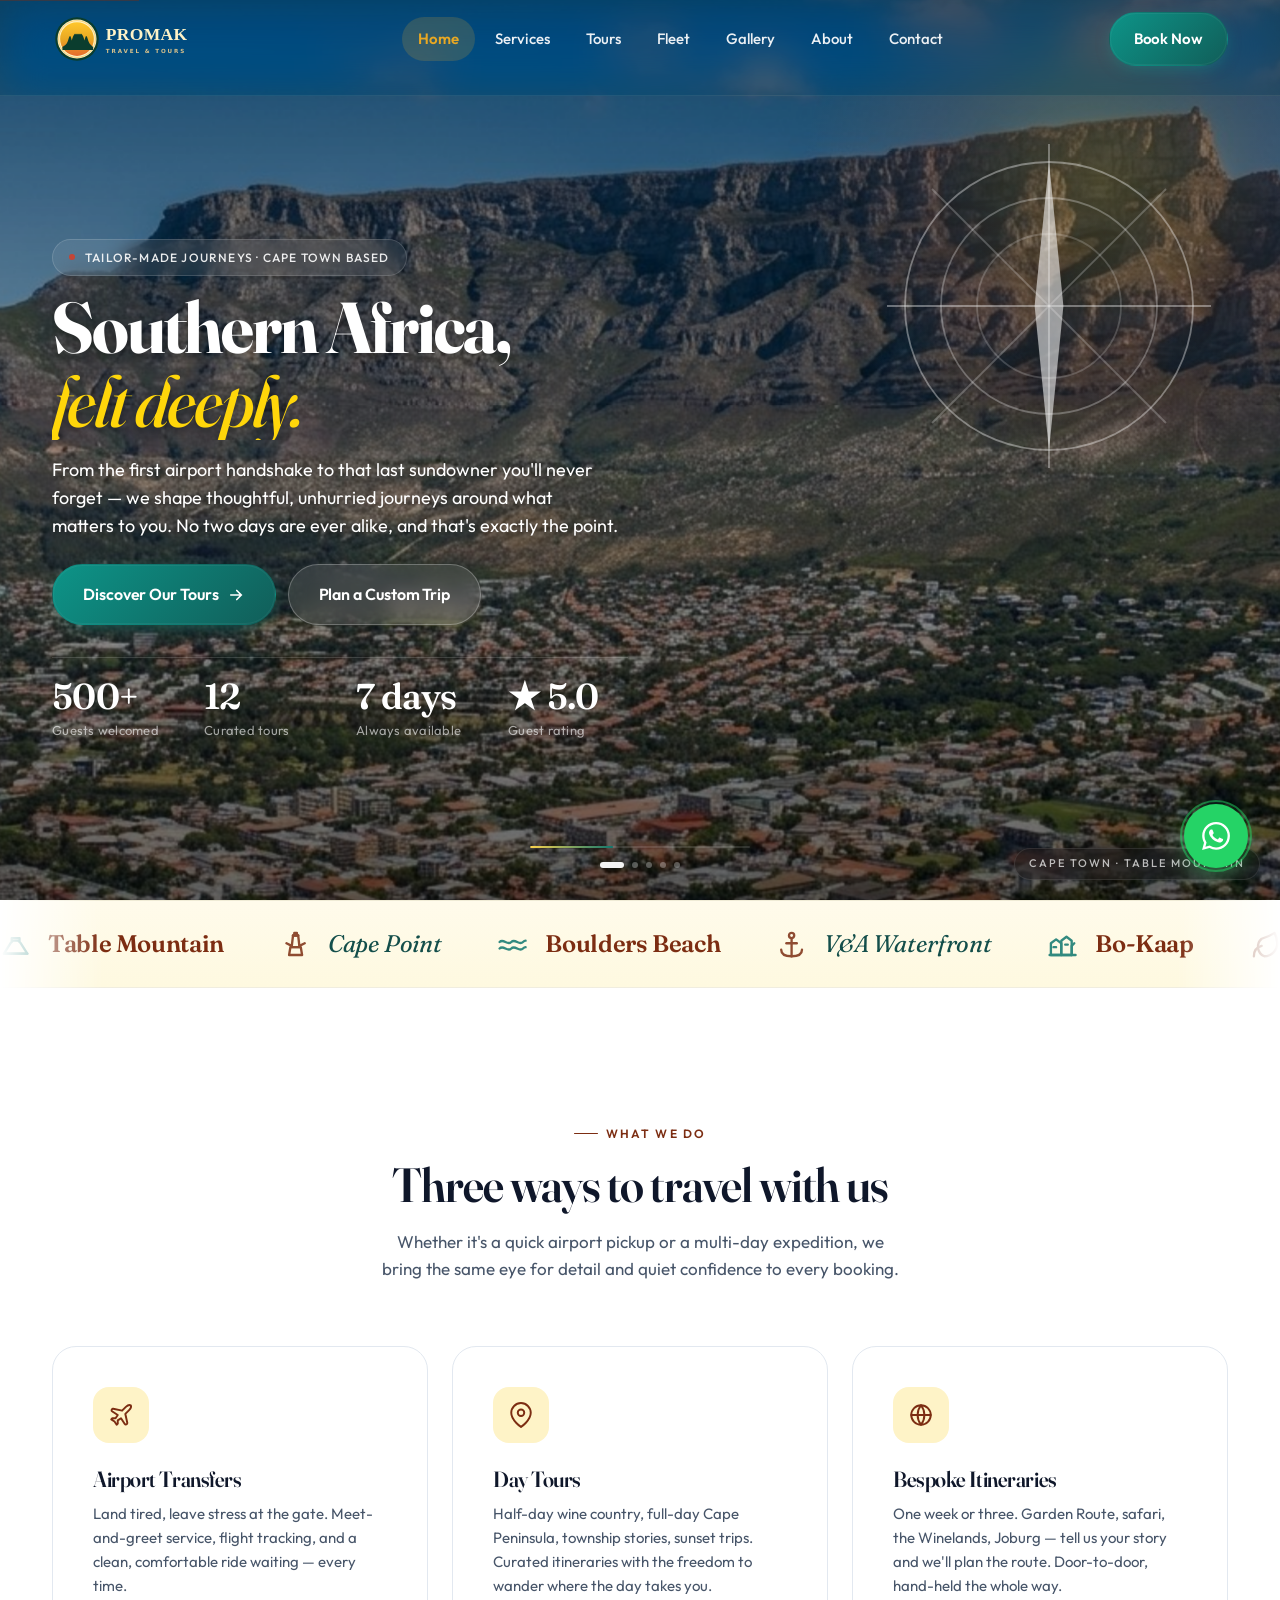
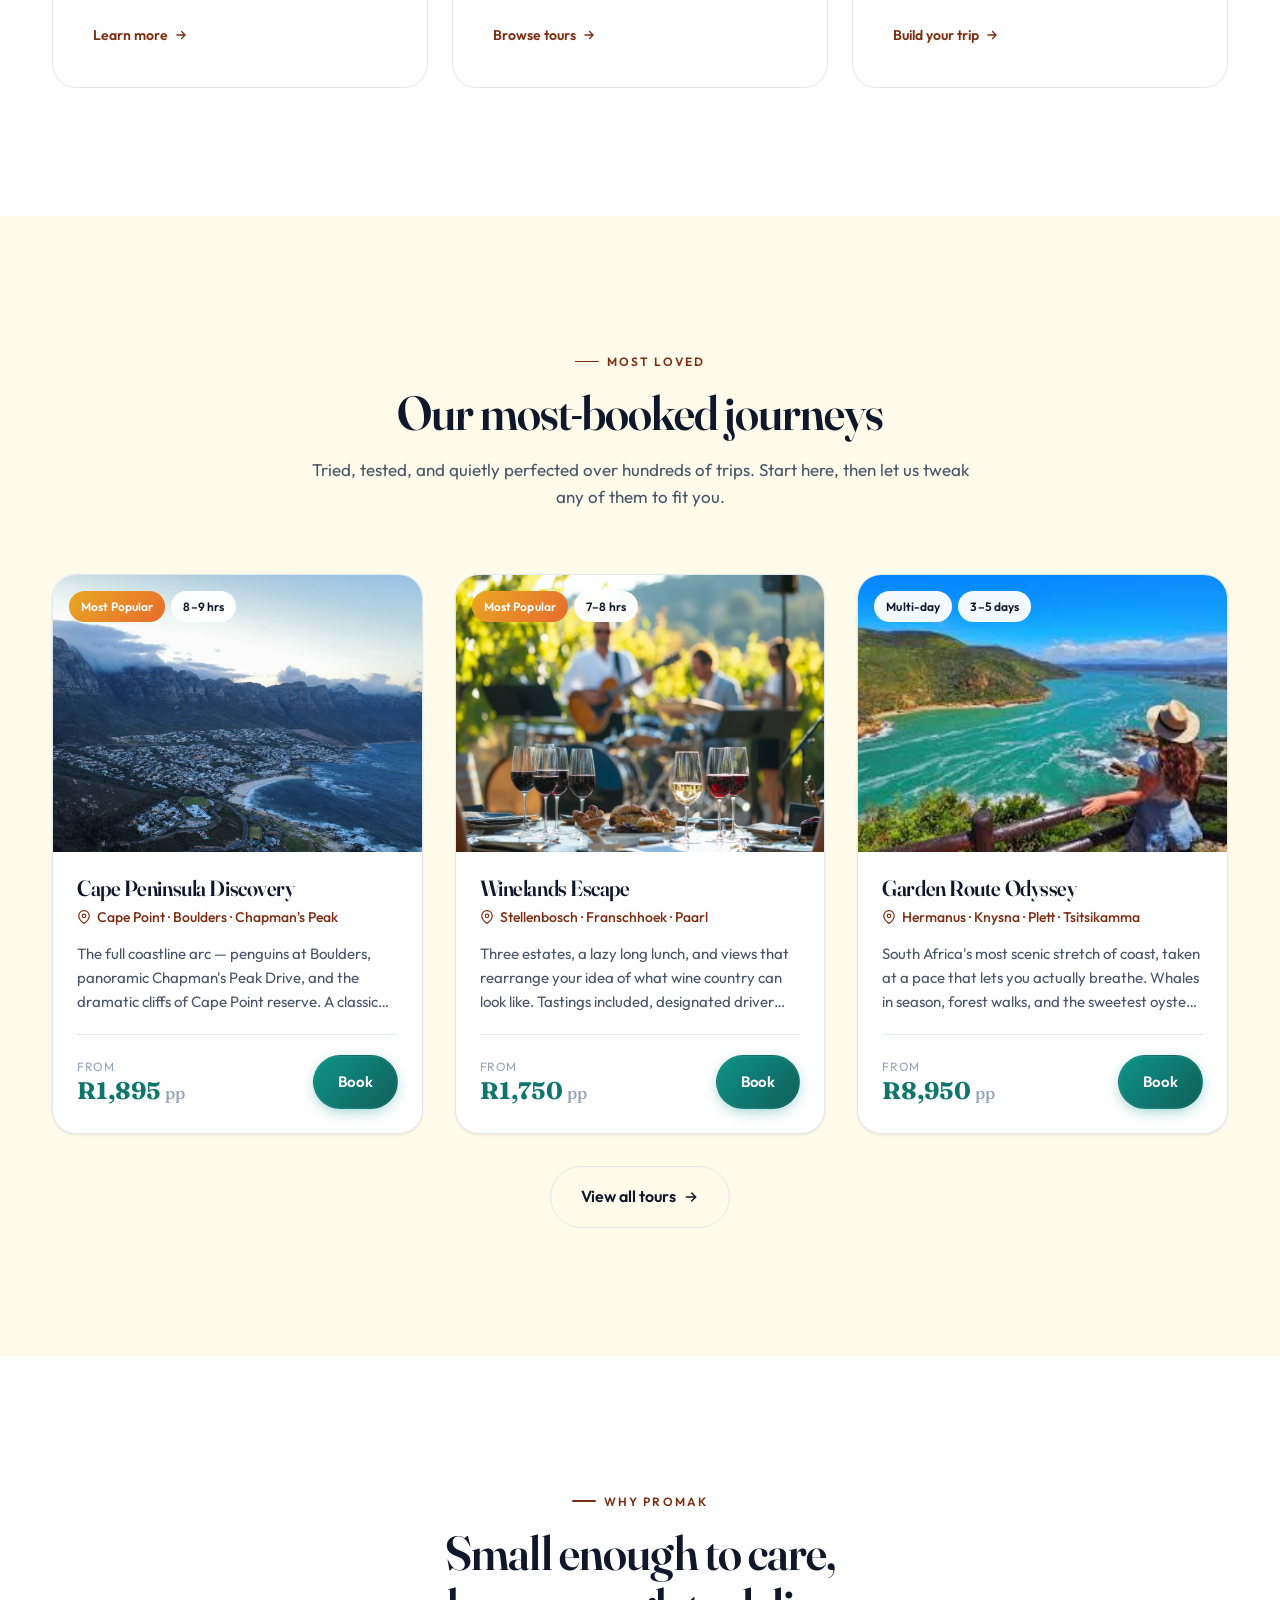
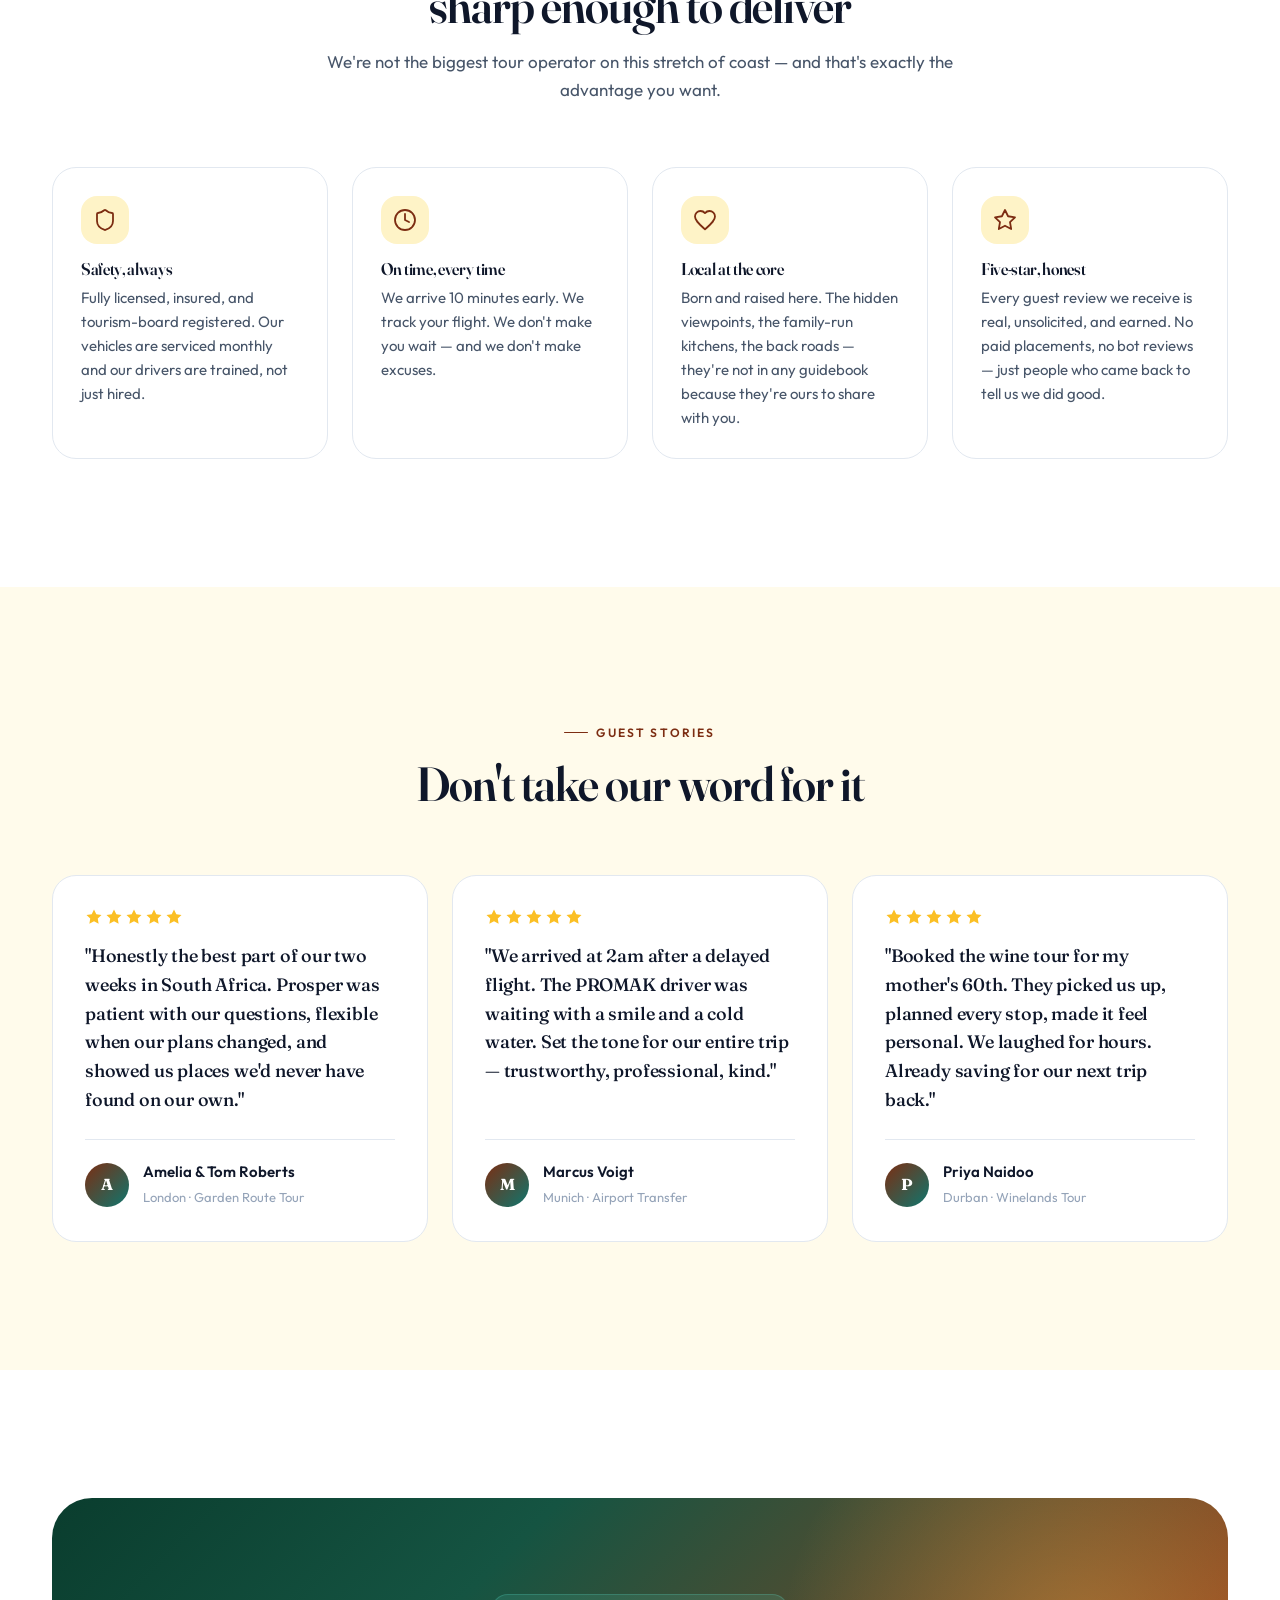
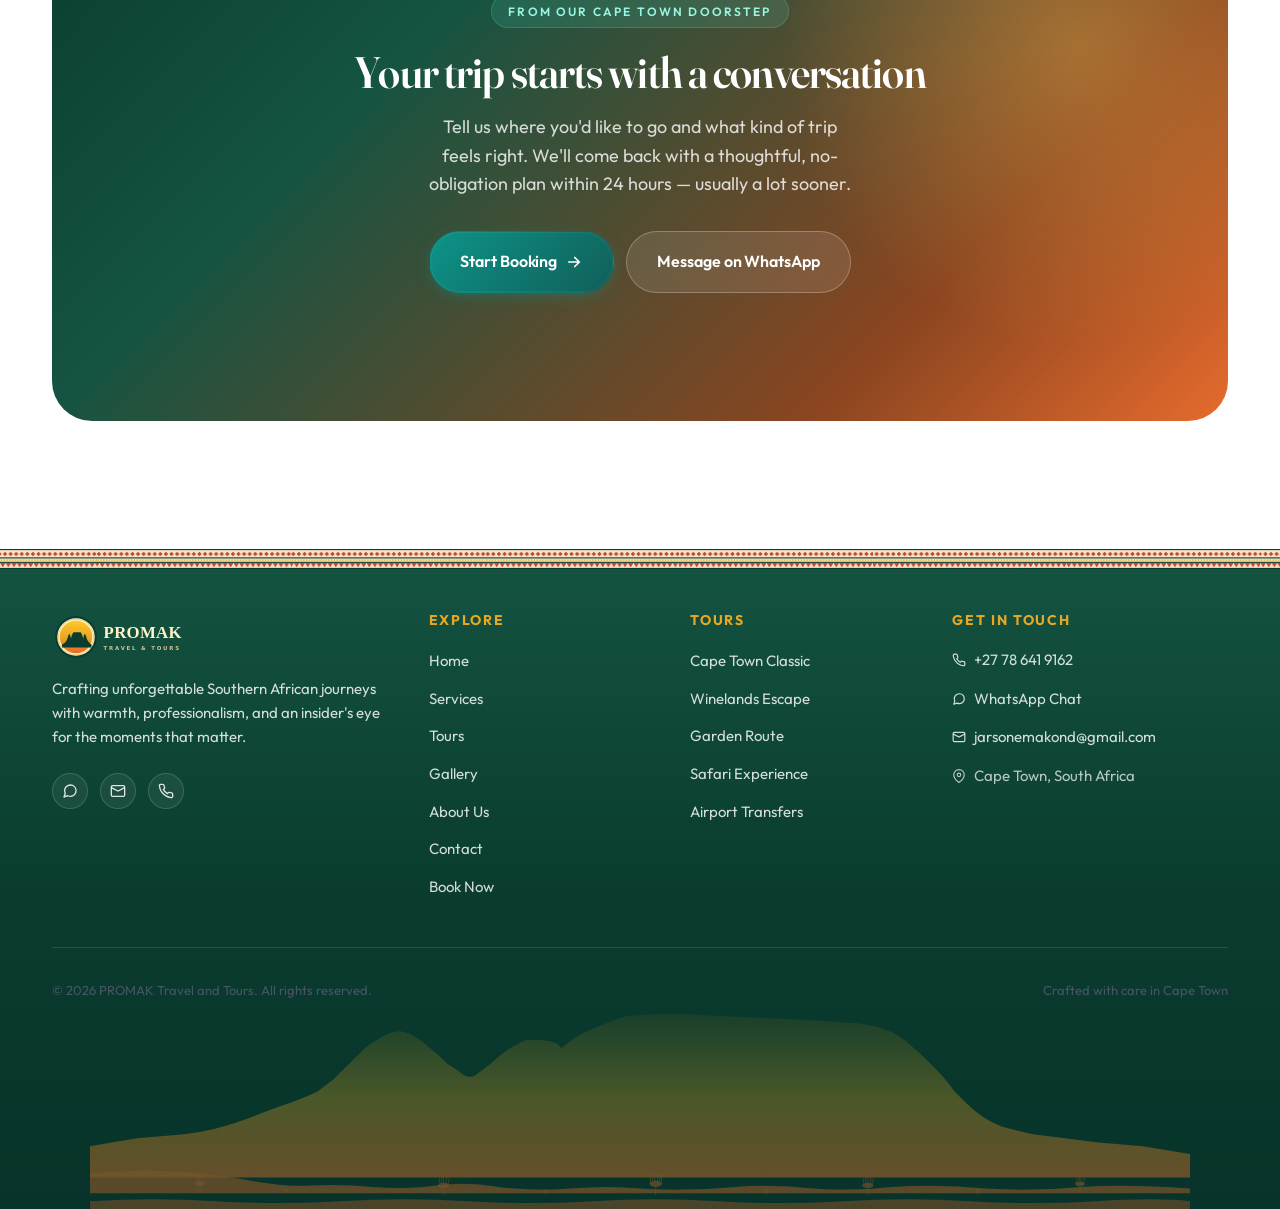
==== commit ebc34d7d: "final" ====
--- a/index.html
+++ b/index.html
@@ -60,7 +60,7 @@
       <a href="https://wa.me/27731296245" target="_blank" rel="noopener" class="btn btn-outline btn-lg">Chat on WhatsApp</a>
     </div>
     <div class="mobile-contact">
-      <a href="tel:+27731296245"><svg width="14" height="14" viewBox="0 0 24 24" fill="none" stroke="currentColor" stroke-width="2"><path d="M22 16.92v3a2 2 0 0 1-2.18 2 19.79 19.79 0 0 1-8.63-3.07 19.5 19.5 0 0 1-6-6 19.79 19.79 0 0 1-3.07-8.67A2 2 0 0 1 4.11 2h3a2 2 0 0 1 2 1.72 12.84 12.84 0 0 0 .7 2.81 2 2 0 0 1-.45 2.11L8.09 9.91a16 16 0 0 0 6 6l1.27-1.27a2 2 0 0 1 2.11-.45 12.84 12.84 0 0 0 2.81.7A2 2 0 0 1 22 16.92z"/></svg>+27 73 129 6245</a>
+      <a href="tel:+27786419162"><svg width="14" height="14" viewBox="0 0 24 24" fill="none" stroke="currentColor" stroke-width="2"><path d="M22 16.92v3a2 2 0 0 1-2.18 2 19.79 19.79 0 0 1-8.63-3.07 19.5 19.5 0 0 1-6-6 19.79 19.79 0 0 1-3.07-8.67A2 2 0 0 1 4.11 2h3a2 2 0 0 1 2 1.72 12.84 12.84 0 0 0 .7 2.81 2 2 0 0 1-.45 2.11L8.09 9.91a16 16 0 0 0 6 6l1.27-1.27a2 2 0 0 1 2.11-.45 12.84 12.84 0 0 0 2.81.7A2 2 0 0 1 22 16.92z"/></svg>+27 78 641 9162</a>
       <a href="mailto:jarsonemakond@gmail.com"><svg width="14" height="14" viewBox="0 0 24 24" fill="none" stroke="currentColor" stroke-width="2"><rect x="2" y="4" width="20" height="16" rx="2"/><path d="m22 7-10 5L2 7"/></svg>jarsonemakond@gmail.com</a>
     </div>
   </div>
@@ -449,7 +449,7 @@
               <svg width="18" height="18" viewBox="0 0 24 24" fill="currentColor"><path d="m12 2 3.09 6.26L22 9.27l-5 4.87 1.18 6.88L12 17.77l-6.18 3.25L7 14.14 2 9.27l6.91-1.01L12 2z"/></svg>
               <svg width="18" height="18" viewBox="0 0 24 24" fill="currentColor"><path d="m12 2 3.09 6.26L22 9.27l-5 4.87 1.18 6.88L12 17.77l-6.18 3.25L7 14.14 2 9.27l6.91-1.01L12 2z"/></svg>
             </div>
-            <blockquote>"Honestly the best part of our two weeks in South Africa. Jarsone was patient with our questions, flexible when our plans changed, and showed us places we'd never have found on our own."</blockquote>
+            <blockquote>"Honestly the best part of our two weeks in South Africa. Prosper was patient with our questions, flexible when our plans changed, and showed us places we'd never have found on our own."</blockquote>
             <div class="testimonial-author">
               <div class="testimonial-avatar">A</div>
               <div>
@@ -530,7 +530,7 @@
             <a href="mailto:jarsonemakond@gmail.com" aria-label="Email">
               <svg width="16" height="16" viewBox="0 0 24 24" fill="none" stroke="currentColor" stroke-width="2"><rect x="2" y="4" width="20" height="16" rx="2"/><path d="m22 7-10 5L2 7"/></svg>
             </a>
-            <a href="tel:+27731296245" aria-label="Phone">
+            <a href="tel:+27786419162" aria-label="Phone">
               <svg width="16" height="16" viewBox="0 0 24 24" fill="none" stroke="currentColor" stroke-width="2"><path d="M22 16.92v3a2 2 0 0 1-2.18 2 19.79 19.79 0 0 1-8.63-3.07 19.5 19.5 0 0 1-6-6 19.79 19.79 0 0 1-3.07-8.67A2 2 0 0 1 4.11 2h3a2 2 0 0 1 2 1.72 12.84 12.84 0 0 0 .7 2.81 2 2 0 0 1-.45 2.11L8.09 9.91a16 16 0 0 0 6 6l1.27-1.27a2 2 0 0 1 2.11-.45 12.84 12.84 0 0 0 2.81.7A2 2 0 0 1 22 16.92z"/></svg>
             </a>
           </div>
@@ -560,7 +560,7 @@
         <div class="footer-col">
           <h4>Get In Touch</h4>
           <ul>
-            <li><a href="tel:+27731296245"><svg width="14" height="14" viewBox="0 0 24 24" fill="none" stroke="currentColor" stroke-width="2"><path d="M22 16.92v3a2 2 0 0 1-2.18 2 19.79 19.79 0 0 1-8.63-3.07 19.5 19.5 0 0 1-6-6 19.79 19.79 0 0 1-3.07-8.67A2 2 0 0 1 4.11 2h3a2 2 0 0 1 2 1.72 12.84 12.84 0 0 0 .7 2.81 2 2 0 0 1-.45 2.11L8.09 9.91a16 16 0 0 0 6 6l1.27-1.27a2 2 0 0 1 2.11-.45 12.84 12.84 0 0 0 2.81.7A2 2 0 0 1 22 16.92z"/></svg>+27 73 129 6245</a></li>
+            <li><a href="tel:+27786419162"><svg width="14" height="14" viewBox="0 0 24 24" fill="none" stroke="currentColor" stroke-width="2"><path d="M22 16.92v3a2 2 0 0 1-2.18 2 19.79 19.79 0 0 1-8.63-3.07 19.5 19.5 0 0 1-6-6 19.79 19.79 0 0 1-3.07-8.67A2 2 0 0 1 4.11 2h3a2 2 0 0 1 2 1.72 12.84 12.84 0 0 0 .7 2.81 2 2 0 0 1-.45 2.11L8.09 9.91a16 16 0 0 0 6 6l1.27-1.27a2 2 0 0 1 2.11-.45 12.84 12.84 0 0 0 2.81.7A2 2 0 0 1 22 16.92z"/></svg>+27 78 641 9162</a></li>
             <li><a href="https://wa.me/27731296245" target="_blank" rel="noopener"><svg width="14" height="14" viewBox="0 0 24 24" fill="none" stroke="currentColor" stroke-width="2" stroke-linecap="round" stroke-linejoin="round"><path d="M21 11.5a8.38 8.38 0 0 1-.9 3.8 8.5 8.5 0 0 1-7.6 4.7 8.38 8.38 0 0 1-3.8-.9L3 21l1.9-5.7a8.38 8.38 0 0 1-.9-3.8 8.5 8.5 0 0 1 4.7-7.6 8.38 8.38 0 0 1 3.8-.9h.5a8.48 8.48 0 0 1 8 8v.5z"/></svg>WhatsApp Chat</a></li>
             <li><a href="mailto:jarsonemakond@gmail.com"><svg width="14" height="14" viewBox="0 0 24 24" fill="none" stroke="currentColor" stroke-width="2"><rect x="2" y="4" width="20" height="16" rx="2"/><path d="m22 7-10 5L2 7"/></svg>jarsonemakond@gmail.com</a></li>
             <li><span style="display:inline-flex;align-items:center;gap:.5rem;font-size:.9375rem;color:rgba(255,255,255,.7)"><svg width="14" height="14" viewBox="0 0 24 24" fill="none" stroke="currentColor" stroke-width="2"><path d="M21 10c0 7-9 13-9 13s-9-6-9-13a9 9 0 0 1 18 0z"/><circle cx="12" cy="10" r="3"/></svg>Cape Town, South Africa</span></li>
--- a/css/styles.css
+++ b/css/styles.css
@@ -2850,6 +2850,15 @@
   margin-bottom: 0.875rem;
 }
 .team-card-body p { font-size: 0.9375rem; line-height: 1.6; }
+.team-card-body .team-trust-line {
+  margin-top: 1rem;
+  padding-top: 1rem;
+  border-top: 1px solid rgba(15, 61, 42, 0.12);
+  font-size: 0.875rem;
+  font-style: italic;
+  color: rgba(15, 61, 42, 0.72);
+  line-height: 1.55;
+}
 
 /* ---------- Skip link (accessibility) ---------- */
 .skip-link {
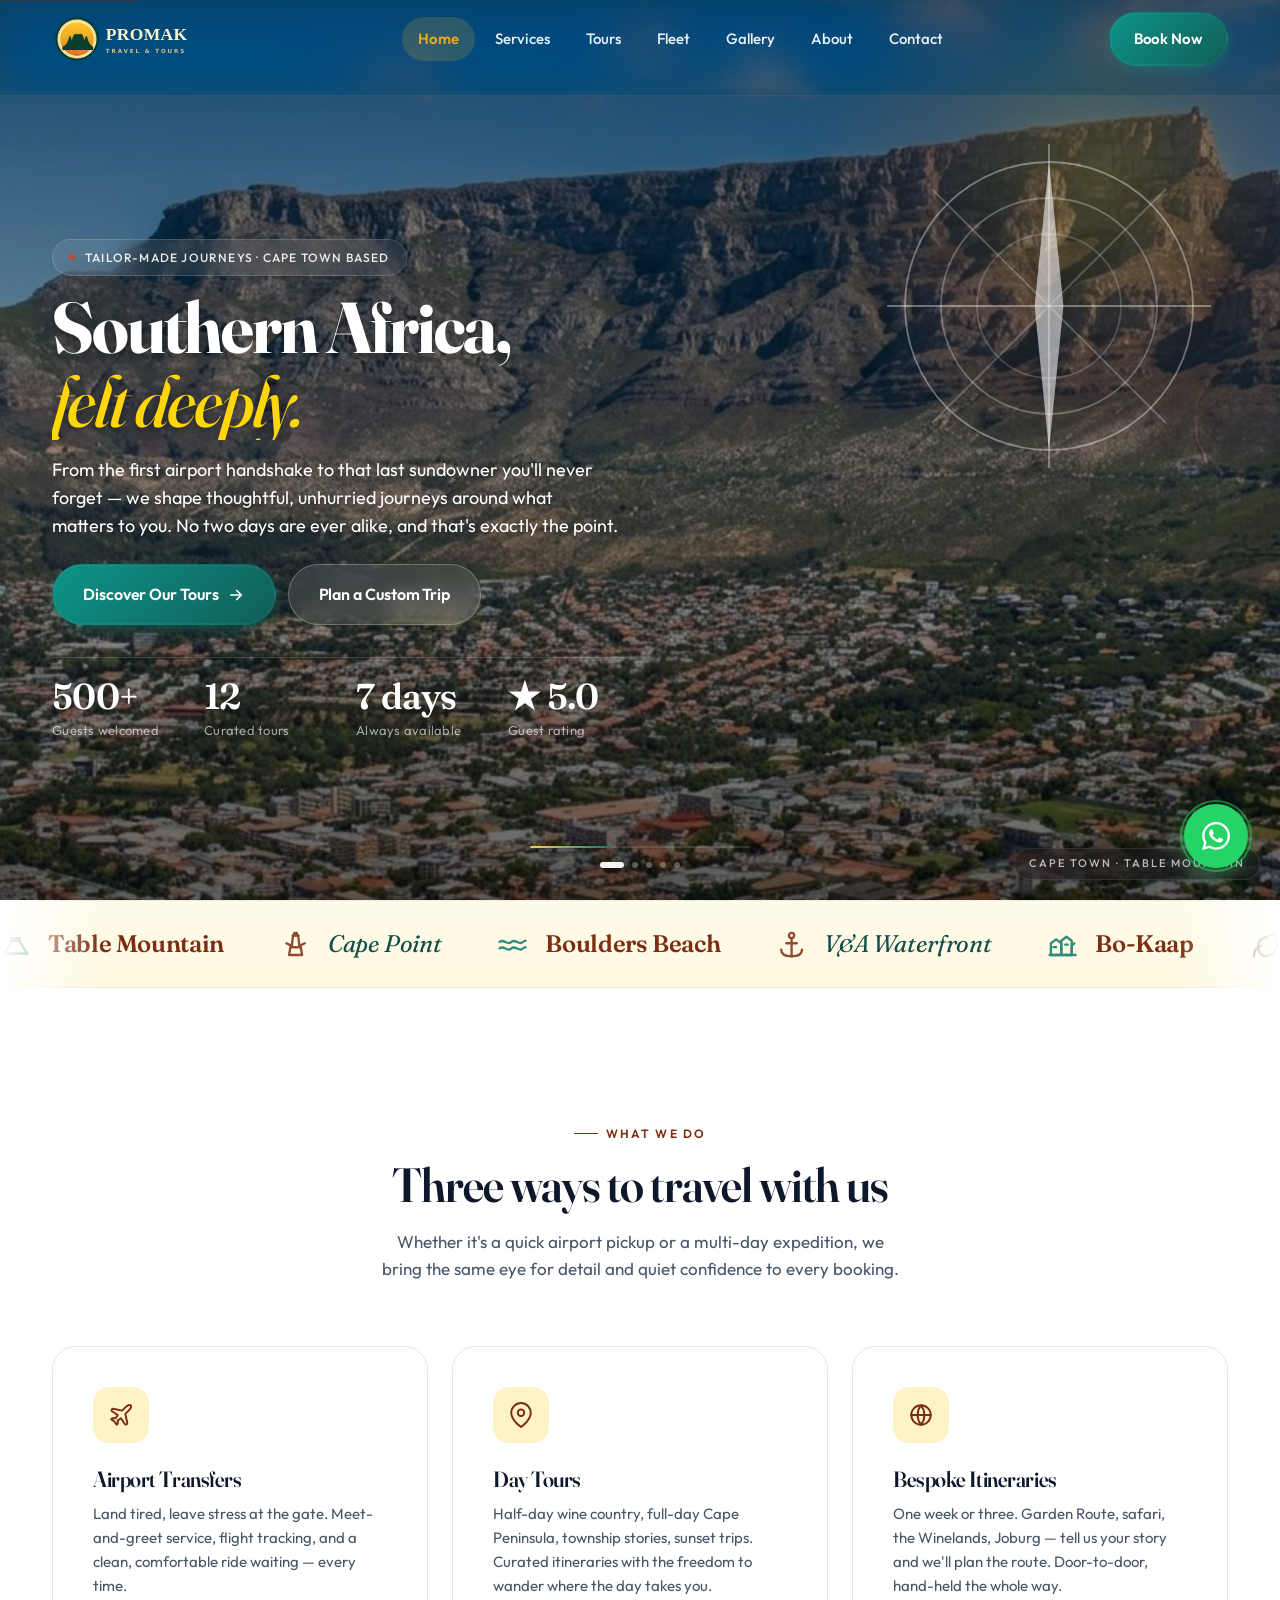
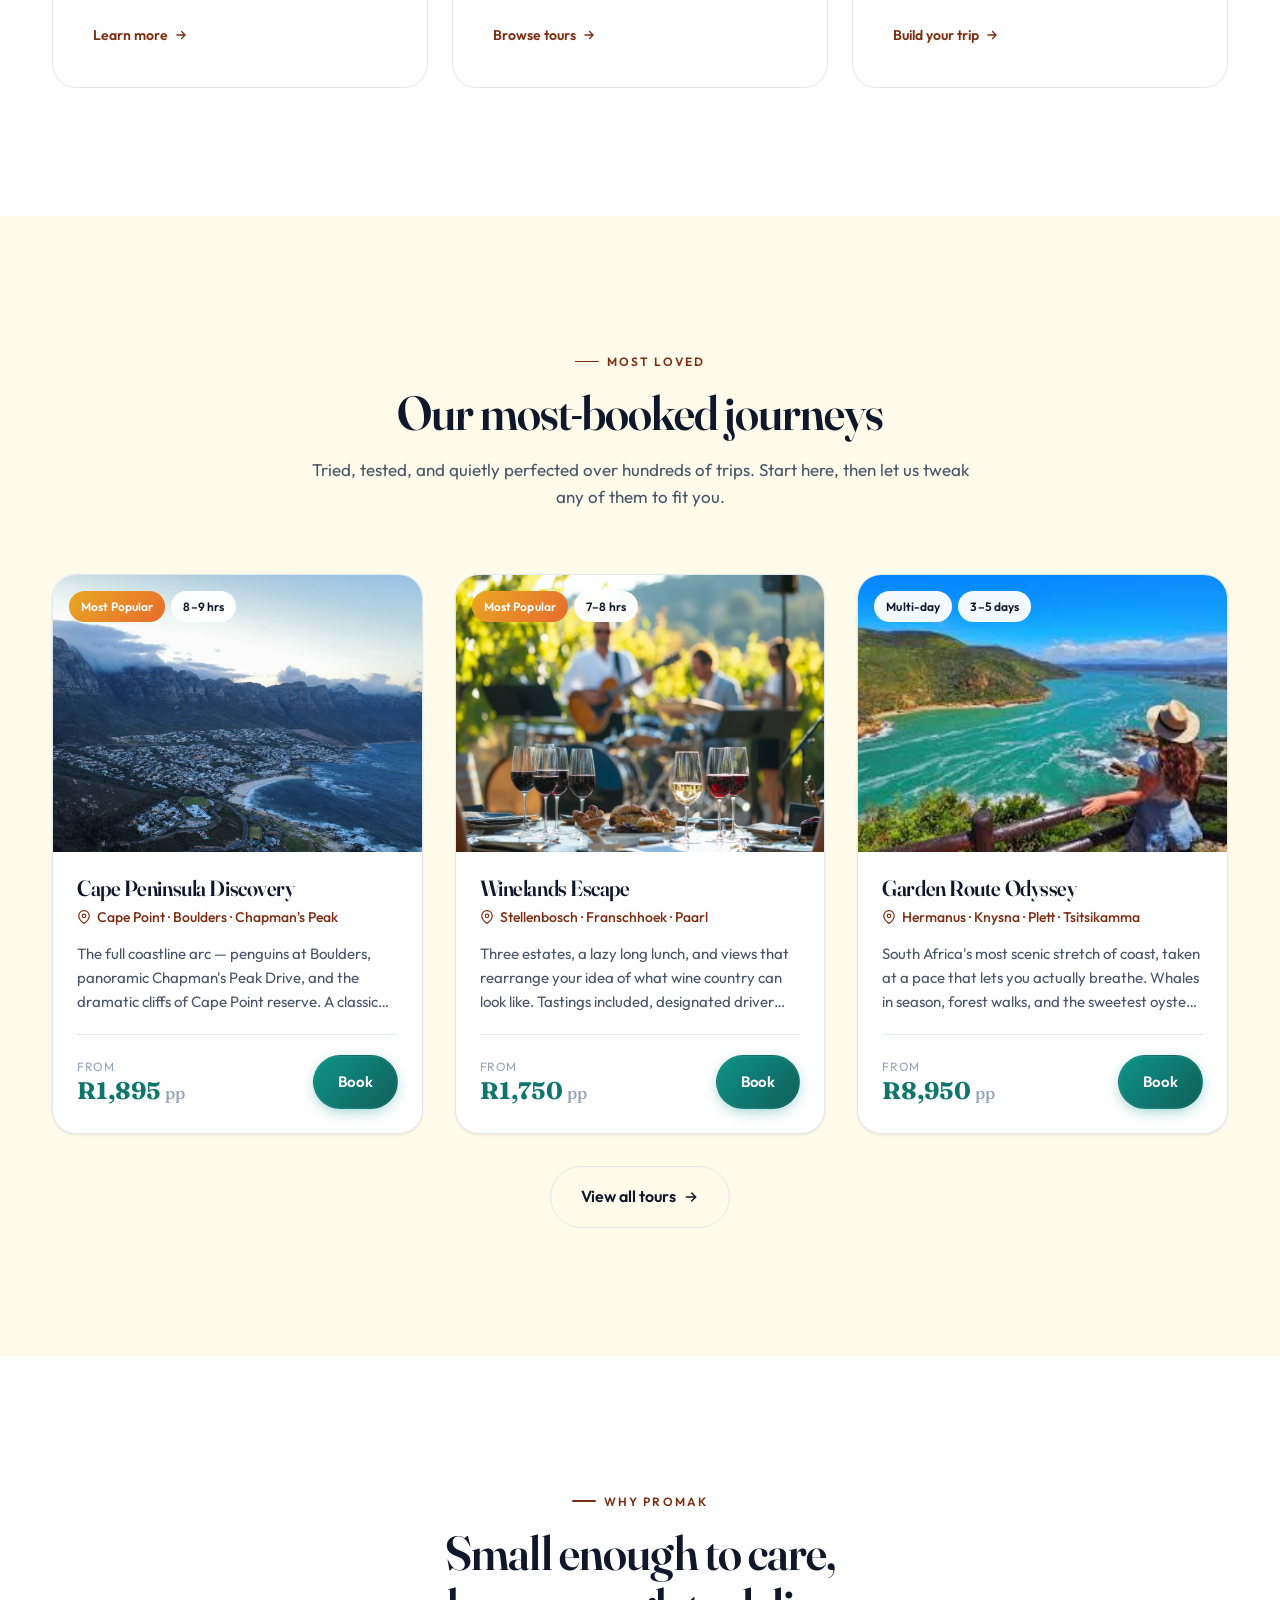
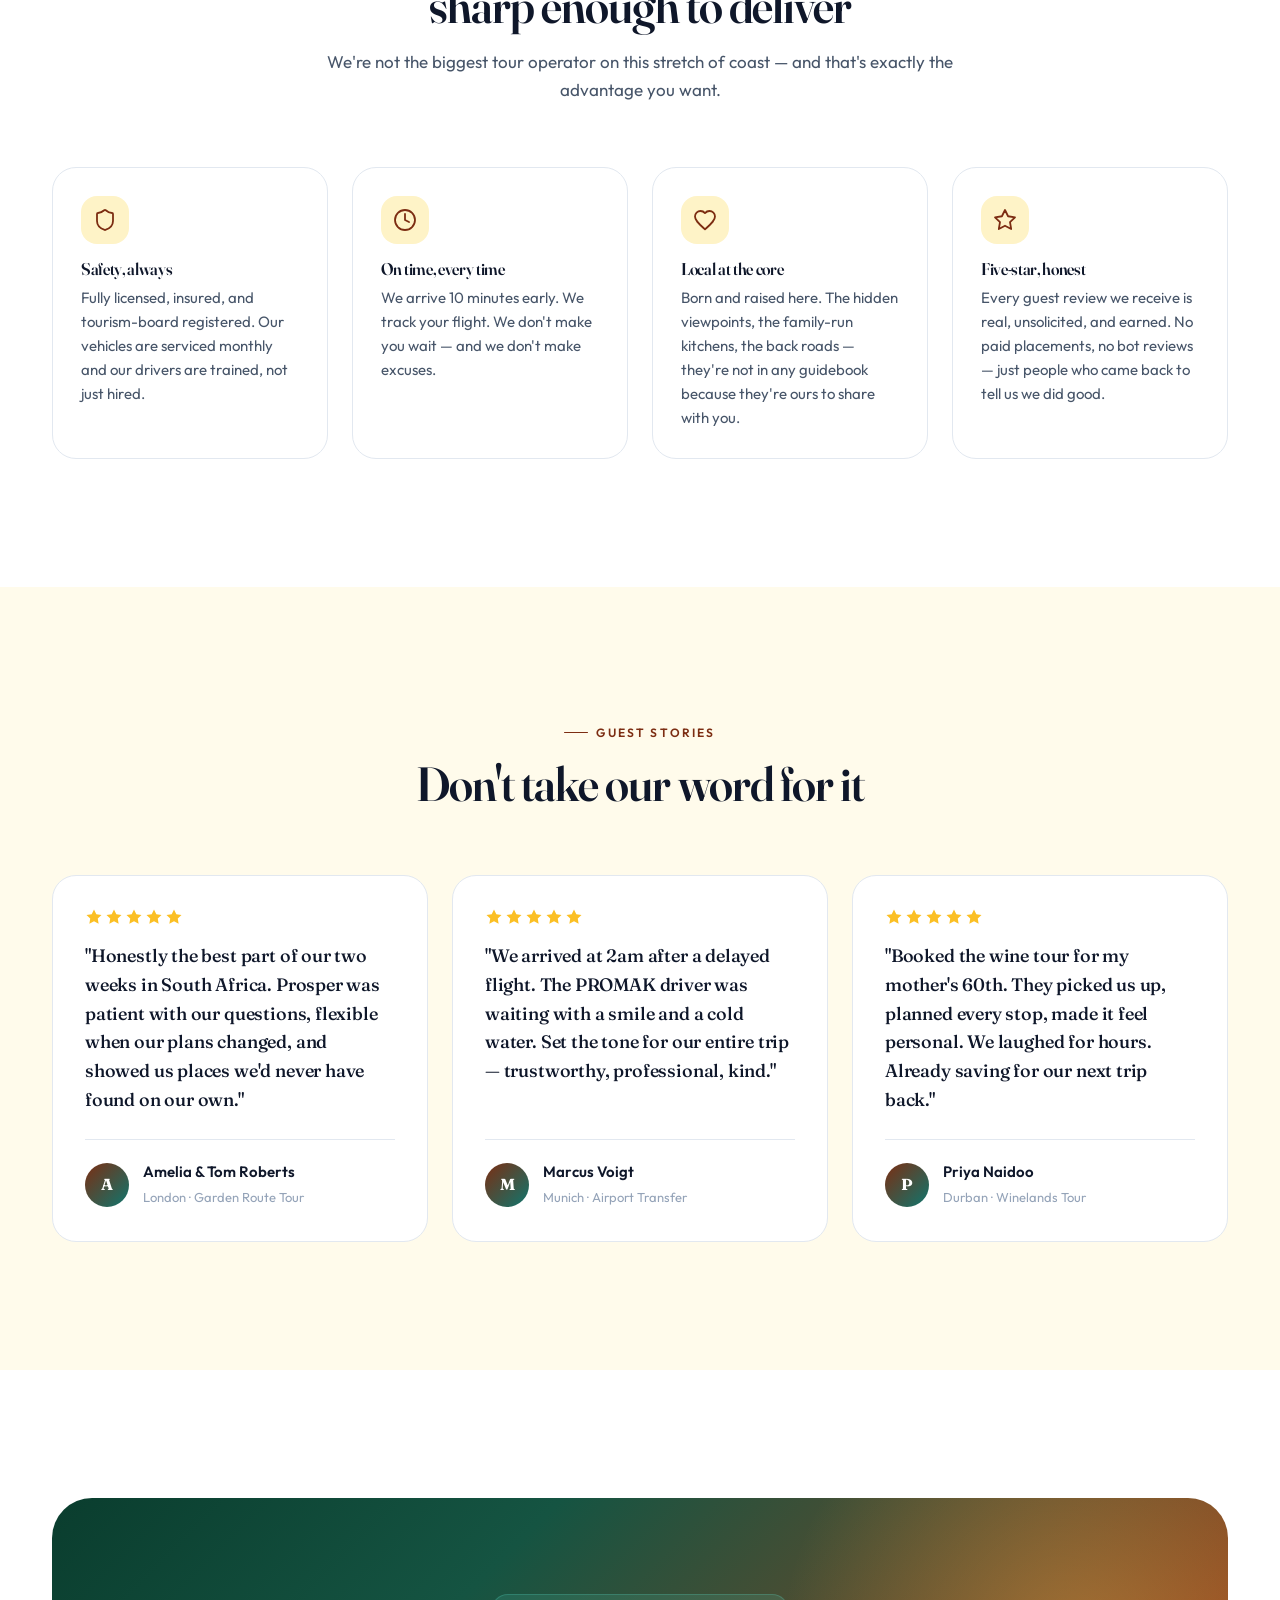
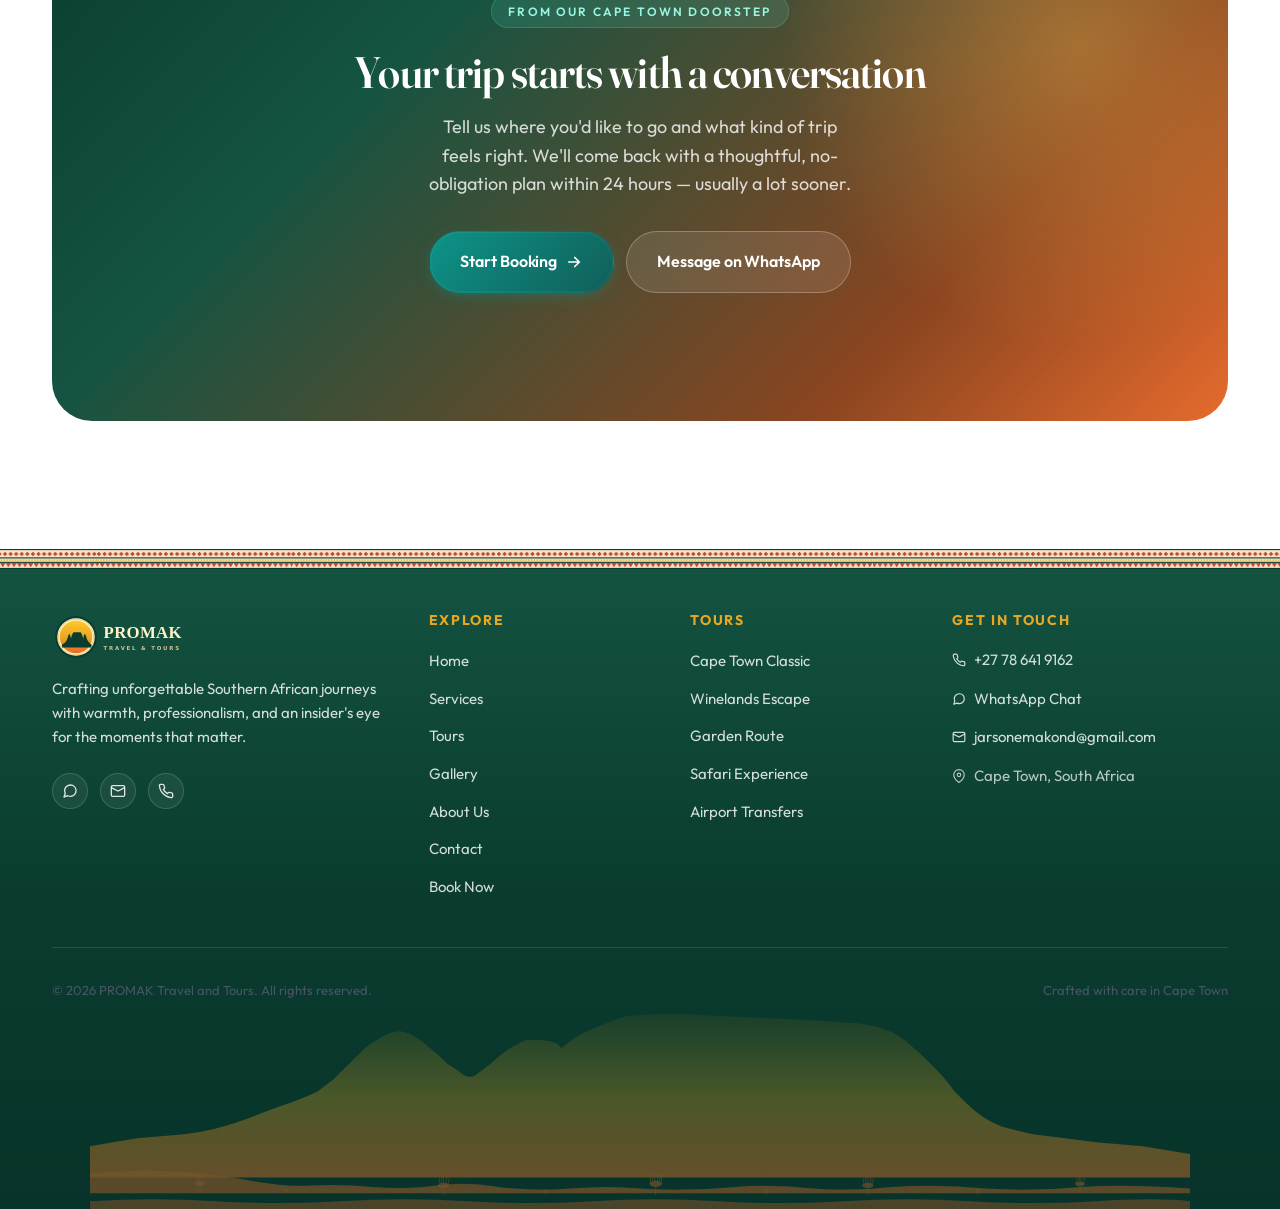
==== commit c1233f06: "harmburger fix" ====
--- a/index.html
+++ b/index.html
@@ -39,7 +39,9 @@
           <a href="book.html" class="btn btn-primary">Book Now</a>
         </div>
         <button class="nav-toggle" aria-label="Toggle menu" aria-expanded="false" aria-controls="mobile-menu">
-          <svg width="22" height="22" viewBox="0 0 24 24" fill="none" stroke="currentColor" stroke-width="2.2" stroke-linecap="round"><path d="M4 6h16M4 12h16M4 18h16"/></svg>
+          <span class="bar"></span>
+          <span class="bar"></span>
+          <span class="bar"></span>
         </button>
       </div>
     </div>
--- a/css/styles.css
+++ b/css/styles.css
@@ -354,7 +354,7 @@
   left: 0;
   right: 0;
   height: var(--header-h);
-  z-index: 50;
+  z-index: 70;
   padding: 0.75rem 0;
   background: rgba(4, 47, 46, 0.18);
   backdrop-filter: saturate(180%) blur(22px);
@@ -383,6 +383,15 @@
   box-shadow: 0 8px 32px -8px rgba(0, 0, 0, 0.5), inset 0 -1px 0 0 rgba(233, 168, 35, 0.45);
 }
 
+/* When mobile menu is open, header gets solid dark background for clean X button area */
+body.menu-open .site-header {
+  background: linear-gradient(180deg, var(--bg-dark-top) 0%, var(--bg-dark) 100%);
+  backdrop-filter: none;
+  -webkit-backdrop-filter: none;
+  border-bottom-color: rgba(233, 168, 35, 0.4);
+  box-shadow: inset 0 -1px 0 0 rgba(233, 168, 35, 0.45);
+}
+
 .nav {
   display: flex;
   align-items: center;
@@ -450,21 +459,46 @@
 
 .nav-toggle {
   display: flex;
-  align-items: center;
+  flex-direction: column;
   justify-content: center;
+  align-items: center;
+  gap: 5px;
   width: 44px;
   height: 44px;
   border-radius: 12px;
   background: rgba(254, 243, 199, 0.1);
-  color: #FEF3C7;
-  z-index: 60;
+  z-index: 70;
+  position: relative;
   transition: background var(--t-fast);
+  cursor: pointer;
+  border: none;
 }
 
 .nav-toggle:hover { background: rgba(254, 243, 199, 0.18); }
 
-.nav-toggle svg { transition: transform var(--t-base); }
-.nav-toggle.is-active svg { transform: rotate(90deg); }
+.nav-toggle .bar {
+  display: block;
+  width: 22px;
+  height: 2.2px;
+  background: #FEF3C7;
+  border-radius: 2px;
+  transform-origin: center;
+  transition: transform 0.32s cubic-bezier(0.65, 0, 0.35, 1),
+              opacity 0.18s ease,
+              background 0.2s ease;
+}
+
+/* Hamburger → X morph when menu is open */
+.nav-toggle.is-active .bar:nth-child(1) {
+  transform: translateY(7.2px) rotate(45deg);
+}
+.nav-toggle.is-active .bar:nth-child(2) {
+  opacity: 0;
+  transform: scaleX(0.2);
+}
+.nav-toggle.is-active .bar:nth-child(3) {
+  transform: translateY(-7.2px) rotate(-45deg);
+}
 
 @media (min-width: 1024px) {
   :root { --header-h: 96px; }
@@ -474,59 +508,118 @@
   .nav-logo img { height: 50px; }
 }
 
-/* Mobile menu */
+/* ---------- Mobile menu ---------- */
 .mobile-menu {
   position: fixed;
   inset: 0;
-  background: var(--bg);
-  z-index: 55;
-  padding: calc(var(--header-h) + 1.5rem) 1.5rem 2rem;
+  background: linear-gradient(165deg, #0a3d2e 0%, #0e4a37 55%, #08332b 100%);
+  z-index: 65;
+  padding: calc(var(--header-h) + 1.25rem) 1.5rem 2rem;
   display: flex;
   flex-direction: column;
   opacity: 0;
   visibility: hidden;
-  transition: opacity var(--t-base), visibility var(--t-base);
+  transform: scale(1.02);
+  transition: opacity 0.32s ease, visibility 0.32s ease, transform 0.32s ease;
   overflow-y: auto;
+  overscroll-behavior: contain;
+  color: #FEF3C7;
+}
+
+/* Decorative dot pattern overlay */
+.mobile-menu::before {
+  content: "";
+  position: absolute;
+  inset: 0;
+  background-image: radial-gradient(circle at 1px 1px, rgba(254, 243, 199, 0.06) 1px, transparent 0);
+  background-size: 24px 24px;
+  pointer-events: none;
+  z-index: 0;
+}
+
+/* Soft accent glow */
+.mobile-menu::after {
+  content: "";
+  position: absolute;
+  top: 30%;
+  right: -20%;
+  width: 80%;
+  height: 60%;
+  background: radial-gradient(circle, rgba(217, 160, 46, 0.18) 0%, transparent 65%);
+  pointer-events: none;
+  z-index: 0;
 }
 
 .mobile-menu.is-open {
   opacity: 1;
   visibility: visible;
+  transform: scale(1);
 }
 
 .mobile-menu nav {
+  position: relative;
+  z-index: 1;
   display: flex;
   flex-direction: column;
-  gap: 0.25rem;
+  gap: 0.125rem;
 }
 
 .mobile-menu nav a {
   font-family: var(--font-display);
-  font-size: 1.875rem;
+  font-size: 1.85rem;
   font-weight: 600;
   letter-spacing: -0.02em;
-  padding: 0.875rem 0;
-  color: var(--text);
-  border-bottom: 1px solid var(--border);
+  padding: 0.875rem 0.25rem;
+  color: #FEF3C7;
+  border-bottom: 1px solid rgba(254, 243, 199, 0.12);
   display: flex;
   align-items: center;
   justify-content: space-between;
-  transition: color var(--t-fast), padding-left var(--t-base);
-}
-
-.mobile-menu nav a:hover {
-  color: var(--primary);
-  padding-left: 0.5rem;
+  transition: color var(--t-fast), padding-left 0.25s ease, border-color 0.2s ease;
+  text-decoration: none;
+}
+
+.mobile-menu nav a:hover,
+.mobile-menu nav a:focus-visible {
+  color: #FFD75A;
+  padding-left: 0.625rem;
+  border-color: rgba(255, 215, 90, 0.4);
 }
 
 .mobile-menu nav a::after {
   content: "→";
-  opacity: 0.3;
+  opacity: 0.4;
   font-family: var(--font-sans);
   font-weight: 400;
+  font-size: 1.5rem;
+  transition: opacity 0.2s, transform 0.25s ease;
+}
+
+.mobile-menu nav a:hover::after {
+  opacity: 1;
+  transform: translateX(4px);
+}
+
+/* Active page indicator */
+.mobile-menu nav a[aria-current="page"] {
+  color: #FFD75A;
+}
+.mobile-menu nav a[aria-current="page"]::before {
+  content: "";
+  position: absolute;
+  left: -1.5rem;
+  width: 3px;
+  height: 60%;
+  background: #FFD75A;
+  border-radius: 0 3px 3px 0;
+}
+.mobile-menu nav a[aria-current="page"]::after {
+  opacity: 1;
 }
 
 .mobile-menu .mobile-actions {
+  position: relative;
+  z-index: 1;
   margin-top: auto;
   padding-top: 2rem;
   display: flex;
@@ -534,12 +627,32 @@
   gap: 0.75rem;
 }
 
+/* Override button styles inside the dark mobile menu */
+.mobile-menu .mobile-actions .btn-primary {
+  background: linear-gradient(135deg, #1D9E75 0%, #14b88a 100%);
+  color: #FFFFFF;
+  border: none;
+  box-shadow: 0 8px 24px -8px rgba(20, 184, 138, 0.5);
+}
+
+.mobile-menu .mobile-actions .btn-outline {
+  background: transparent;
+  color: #FEF3C7;
+  border: 1.5px solid rgba(254, 243, 199, 0.45);
+}
+.mobile-menu .mobile-actions .btn-outline:hover {
+  background: rgba(254, 243, 199, 0.08);
+  border-color: rgba(254, 243, 199, 0.7);
+}
+
 .mobile-menu .mobile-contact {
+  position: relative;
+  z-index: 1;
   margin-top: 1.5rem;
   padding-top: 1.5rem;
-  border-top: 1px solid var(--border);
-  font-size: 0.875rem;
-  color: var(--text-soft);
+  border-top: 1px solid rgba(254, 243, 199, 0.15);
+  font-size: 0.9375rem;
+  color: rgba(254, 243, 199, 0.75);
 }
 
 .mobile-menu .mobile-contact a {
@@ -547,11 +660,15 @@
   align-items: center;
   gap: 0.625rem;
   padding: 0.5rem 0;
-  color: var(--text-soft);
-}
-
-.mobile-menu .mobile-contact a:hover { color: var(--primary); }
-
+  color: rgba(254, 243, 199, 0.85);
+  text-decoration: none;
+  transition: color var(--t-fast);
+}
+
+.mobile-menu .mobile-contact a:hover { color: #FFD75A; }
+.mobile-menu .mobile-contact a svg { opacity: 0.7; }
+
+/* Lock body scroll when menu is open */
 body.menu-open { overflow: hidden; }
 
 /* ---------- Hero ---------- */
